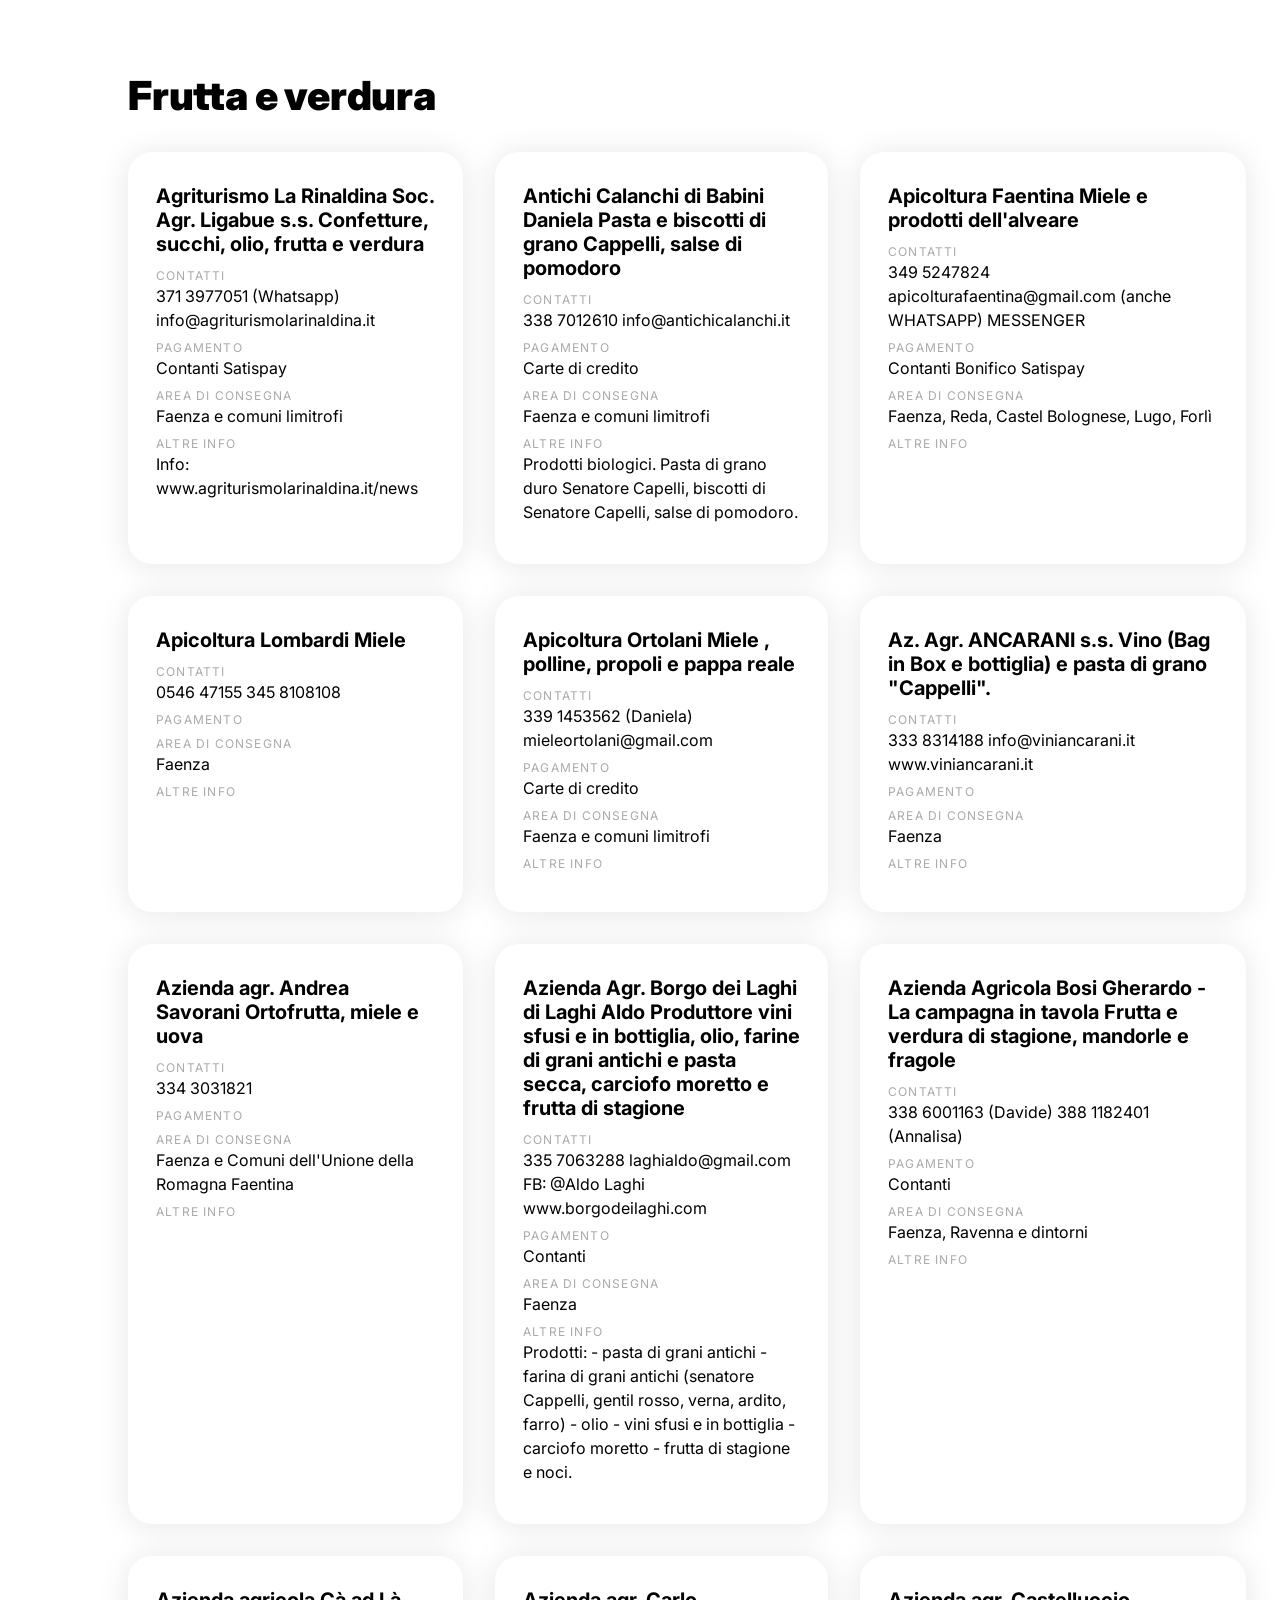
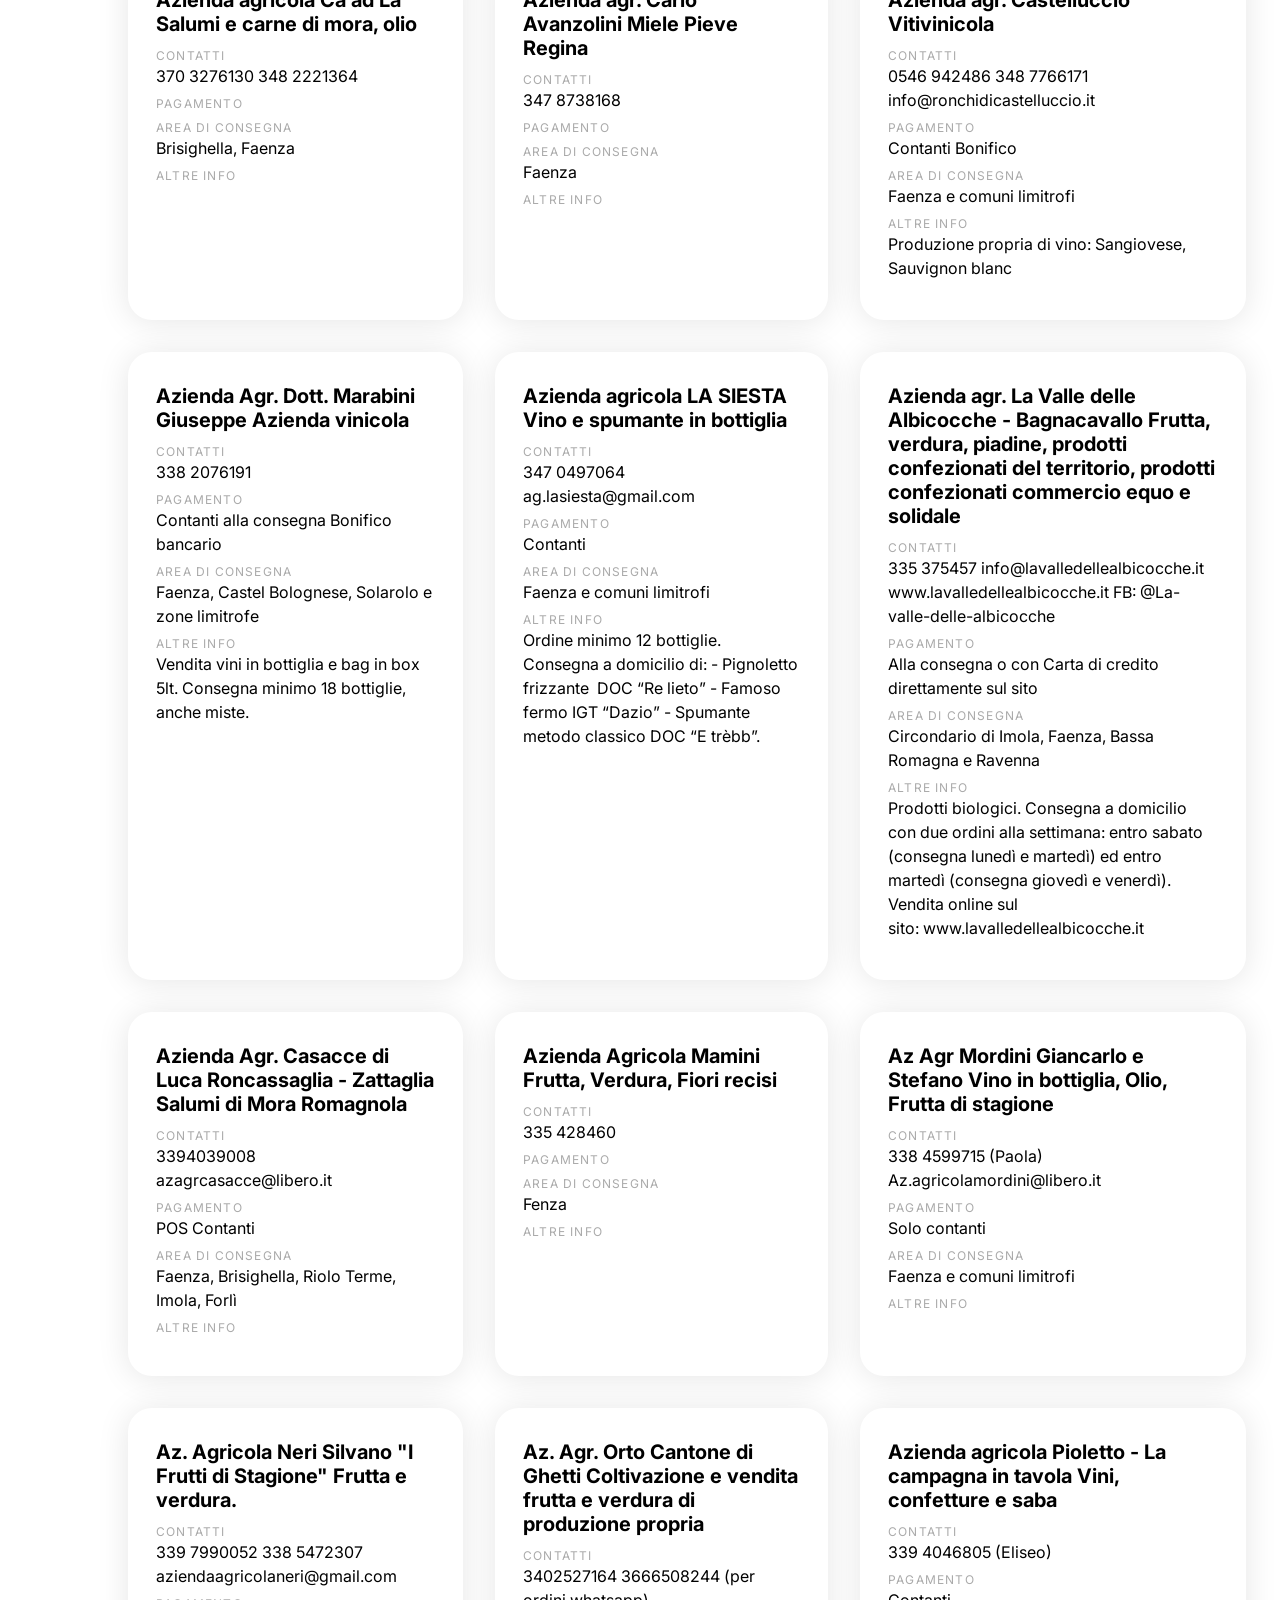
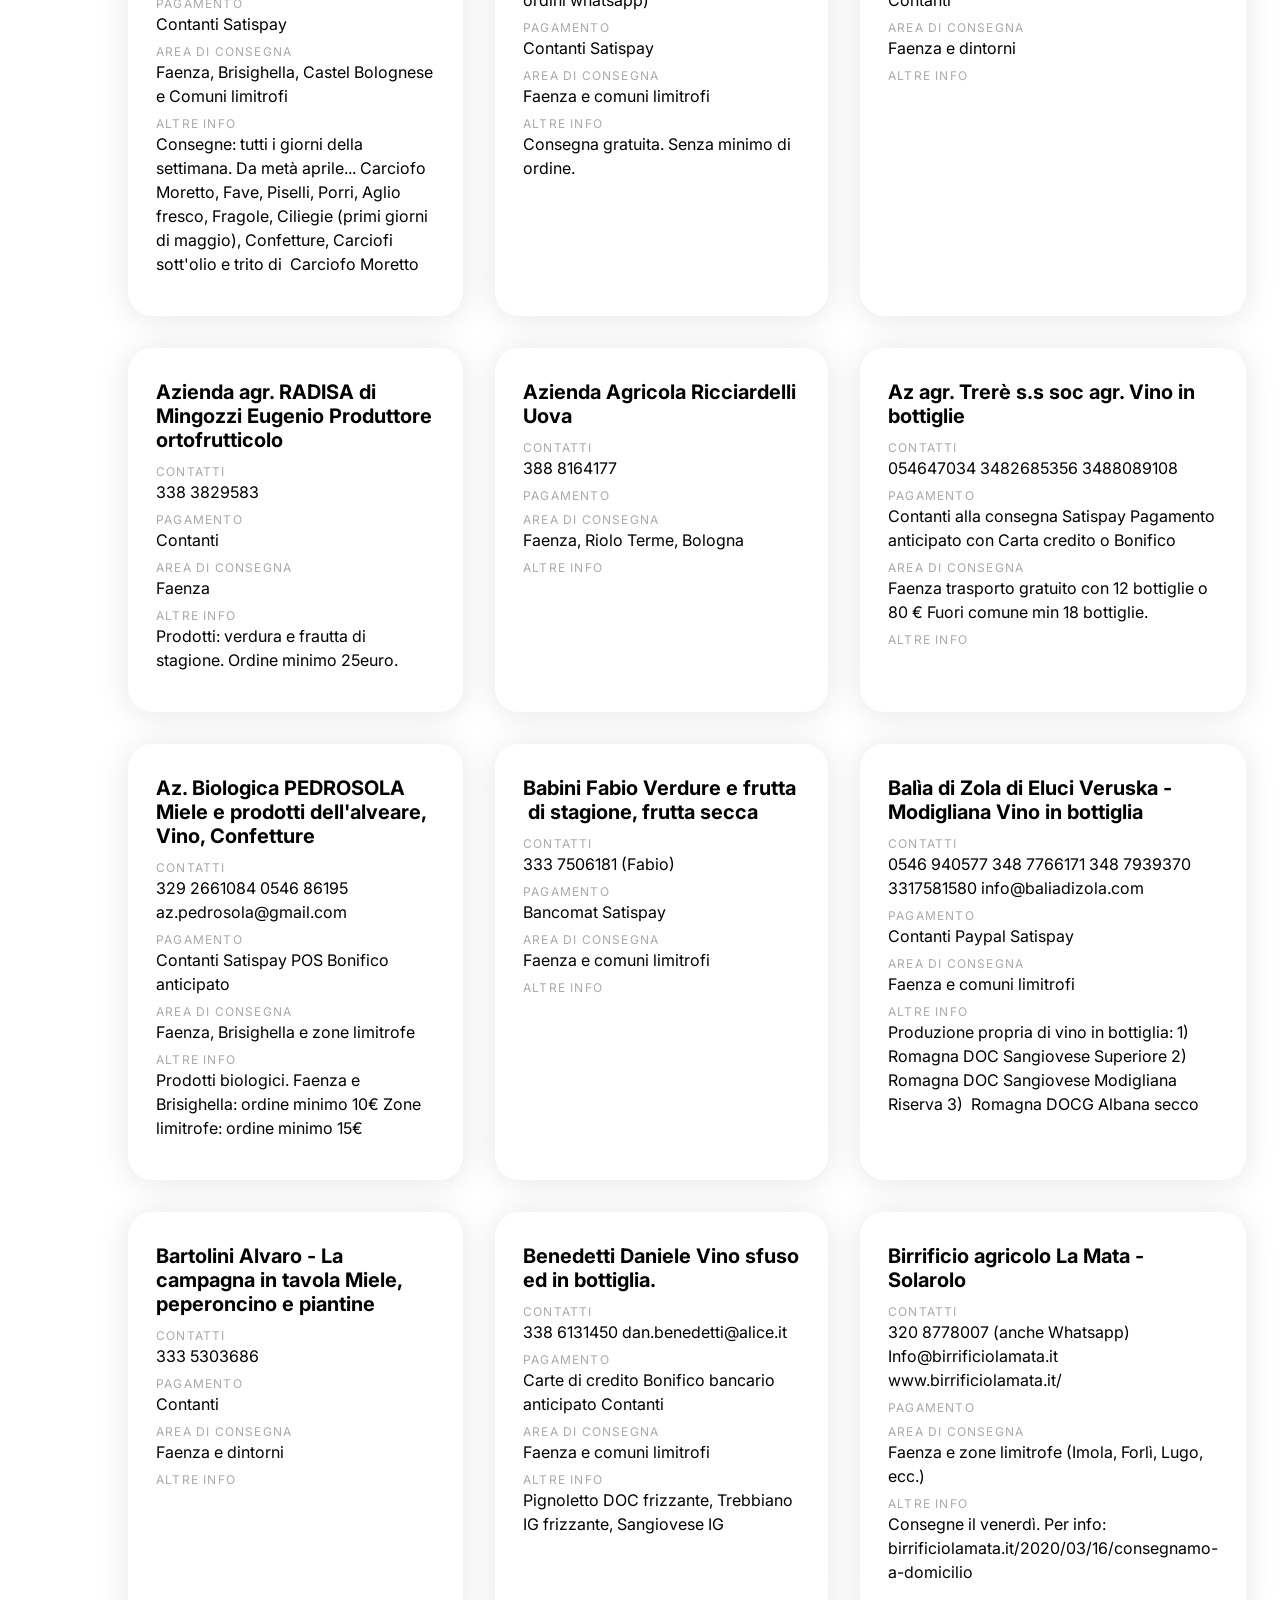
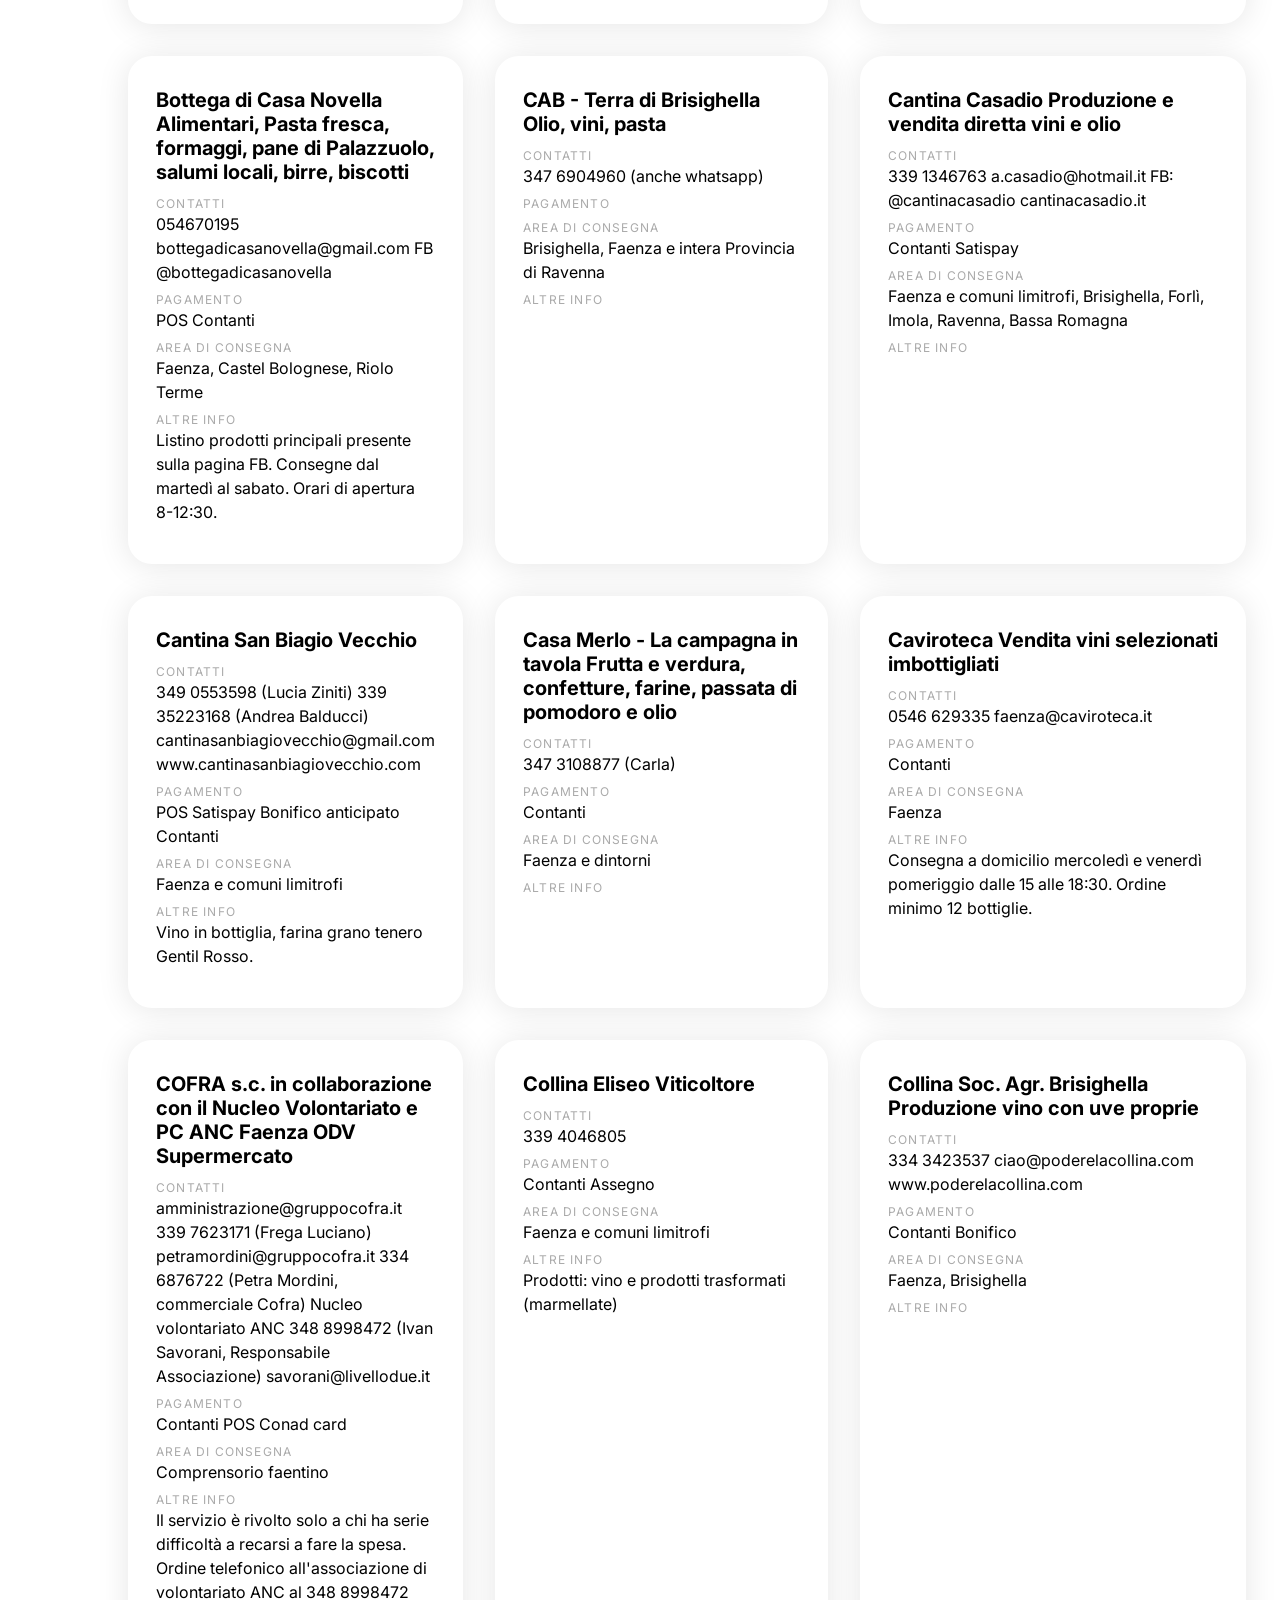
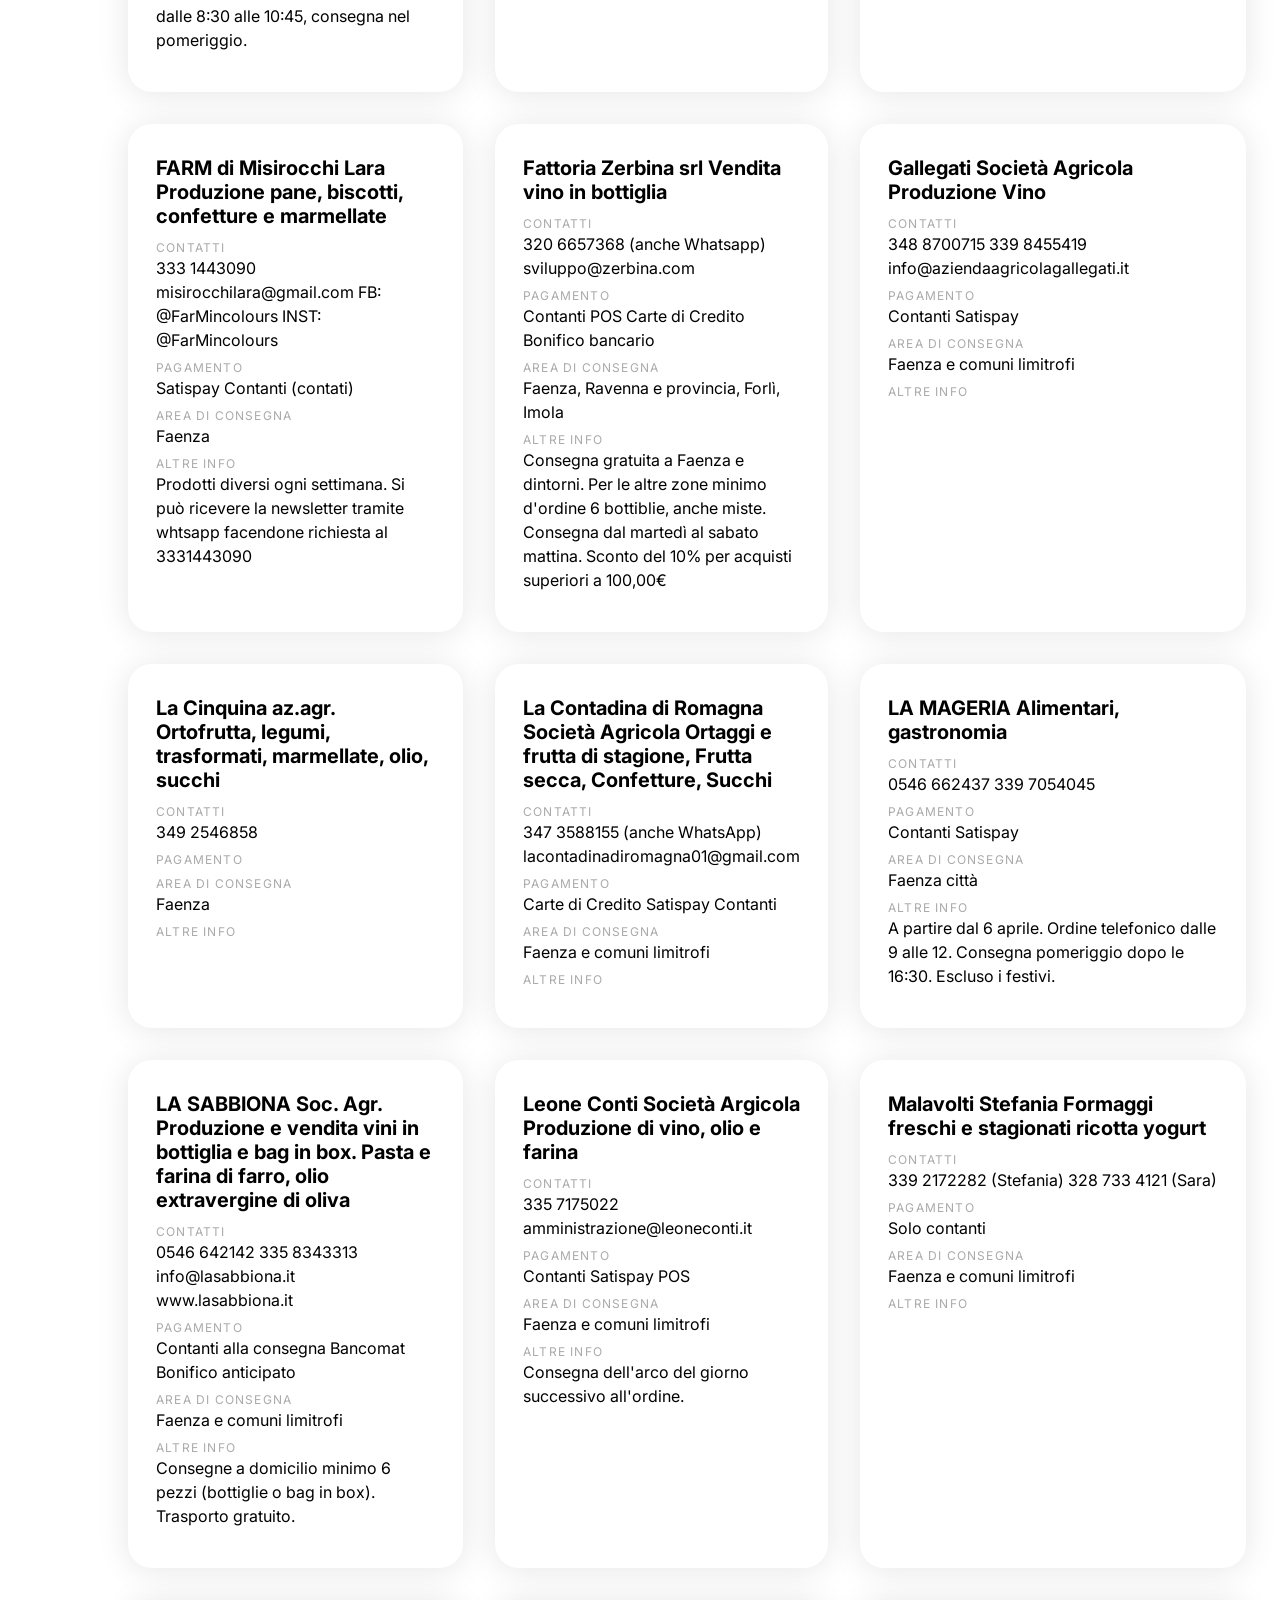
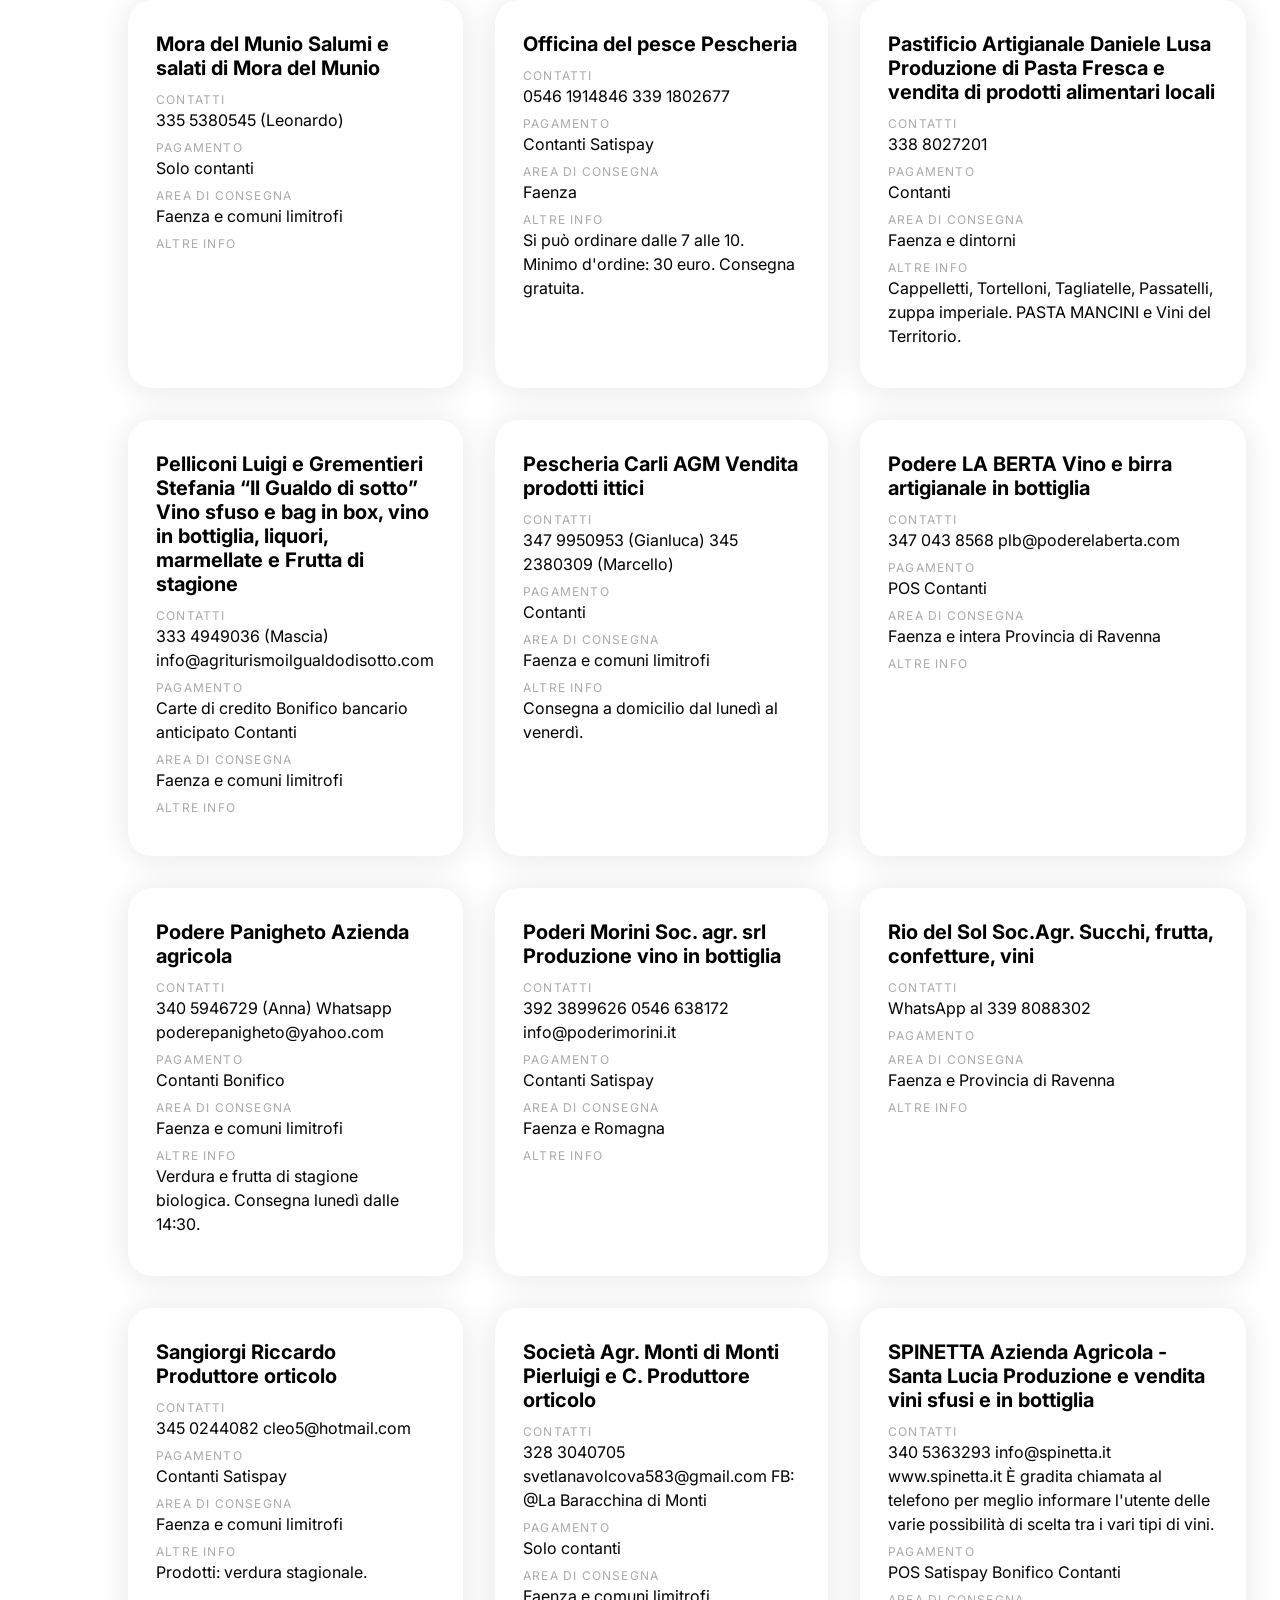
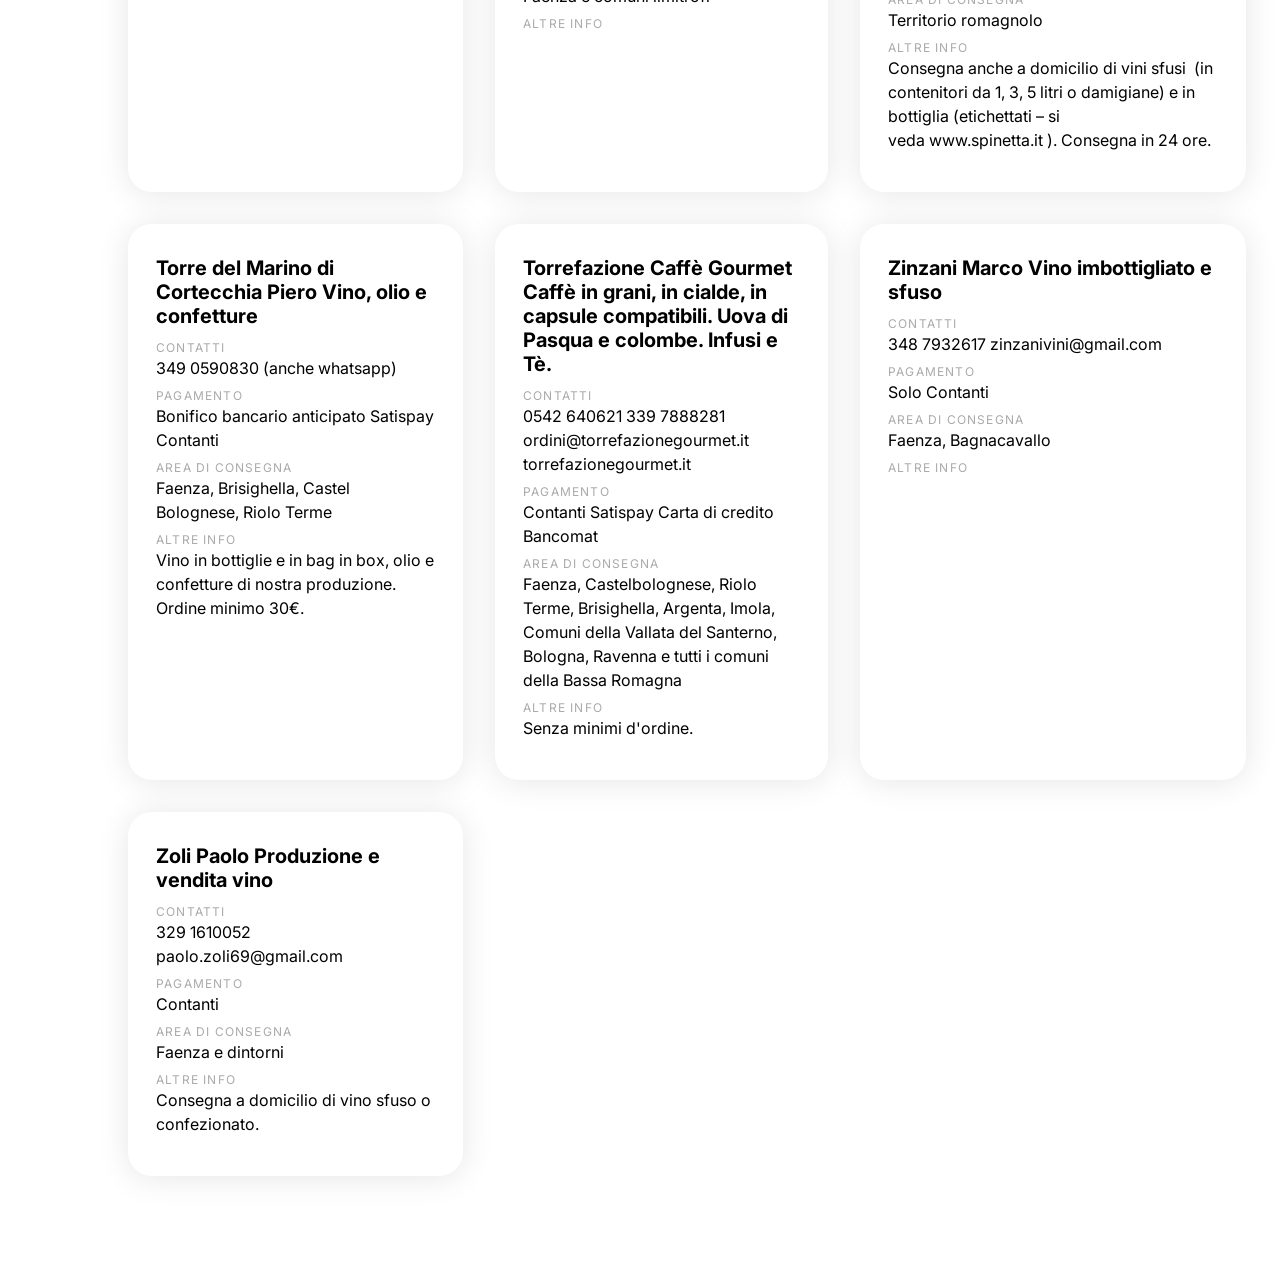
==== frutta-verdura.html @ b4d9ed3b "upload frutta e verdura" ====
<!DOCTYPE html>
<html lang="it" dir="ltr">
  <head>
    <meta charset="utf-8">
    <title>Frutta e verdura</title>
    <script type="text/javascript" src="frutta-verdura.json"></script>
    <link rel="stylesheet" href="style.css">
    <link href="https://fonts.googleapis.com/css2?family=Inter:wght@400;700;900&display=swap" rel="stylesheet">
  </head>
  <body>

    <section class="section--frutta-verdura">
      <h1>Frutta e verdura</h1>
      <div id="list" class="cards"></div>
    </section>


  </body>

  <script>







    function CreateTableFromJSON() {

        // EXTRACT VALUE FOR HTML HEADER.
        // ('Book ID', 'Book Name', 'Category' and 'Price')
        var col = [];
        for (var i = 0; i < data.length; i++) {
            for (var key in data[i]) {
                if (col.indexOf(key) === -1) {
                    col.push(key);
                }
            }
        }

        // CREATE DYNAMIC TABLE.
        var table = document.createElement("table");

        // CREATE HTML TABLE HEADER ROW USING THE EXTRACTED HEADERS ABOVE.

        var tr = table.insertRow(-1);                   // TABLE ROW.

        for (var i = 0; i < col.length; i++) {
            var th = document.createElement("th");      // TABLE HEADER.
            th.innerHTML = col[i];
            tr.appendChild(th);
        }

        // ADD JSON DATA TO THE TABLE AS ROWS.
        for (var i = 0; i < data.length; i++) {

            tr = table.insertRow(-1);

            for (var j = 0; j < col.length; j++) {
                var tabCell = tr.insertCell(-1);
                tabCell.innerHTML = data[i][col[j]];
            }
        }

        // FINALLY ADD THE NEWLY CREATED TABLE WITH JSON DATA TO A CONTAINER.
        var divContainer = document.getElementById("showData");
        divContainer.innerHTML = "";
        divContainer.appendChild(table);
     }



     document.addEventListener("DOMContentLoaded", function(event) {

     var count = 0;

     var printList = document.getElementById('list');

     var htmlContent = '';

     console.log(Object.keys(data).length);
     console.log(data.lenght);

     // for (count = 0 ;count < data.length; count++){
     //
     //     htmlContent += '<div class="card">' +
     //                      '<div class="label">NOME</div>' +
     //                      '<div class="paragraph">'+ data[count].Name +'</div>' +
     //                    '</div>';
     //
     //       console.log(count);
     //       console.log(data[count].Name);
     //
     // }

    data.forEach(function(value){
      htmlContent += '<div class="card">' +
                       '<div class="card__title">'+ value.name +'</div>' +
                       '<div class="label">CONTATTI</div>' +
                       '<div class="card__item">'+ value.contacts +'</div>' +
                       '<div class="label">PAGAMENTO</div>' +
                       '<div class="card__item">'+ value.payment +'</div>' +
                       '<div class="label">AREA DI CONSEGNA</div>' +
                       '<div class="card__item">'+ value.area +'</div>' +
                       '<div class="label">ALTRE INFO</div>' +
                       '<div class="card__item">'+ value.otherInfo +'</div>' +
                     '</div>';
    });


     printList.innerHTML = htmlContent;

     });

     console.log(data);

     console.log(window);
</script>
</html>
---- style.css ----
h1 {
  font-size: 40px;
  margin-bottom: 32px;
  line-height: 48px;
  font-family: 'Inter', sans-serif;
  font-weight: 900;
  letter-spacing: -0.2px;
}
.card {
  padding: 32px 28px;
  box-shadow: 0px 2px 32px rgba(0, 0, 0, 0.1);
  border-radius: 24px;

}
.card__title {
  font-size: 20px;
  margin-bottom: 12px;
  line-height: 24px;
  font-family: 'Inter', sans-serif;
  font-weight: 700;
}
.card__item {
  margin-bottom: 8px;
  font-family: 'Inter', sans-serif;
  font-weight: 400;
  font-size: 16px;
  line-height: 24px;
}
.cards {
  display: grid;
  grid-template-columns: 1fr 1fr 1fr;
  grid-gap: 32px;
}

.label {
  font-size: 12px;
  line-height: 16px;
  text-transform: uppercase;
  letter-spacing: 1.2px;
  font-family: 'Inter', sans-serif;
  font-weight: 400;
  margin-bottom: 0;
  color: #aaa;
}

.section--frutta-verdura {
  margin: 72px 120px 96px;
}
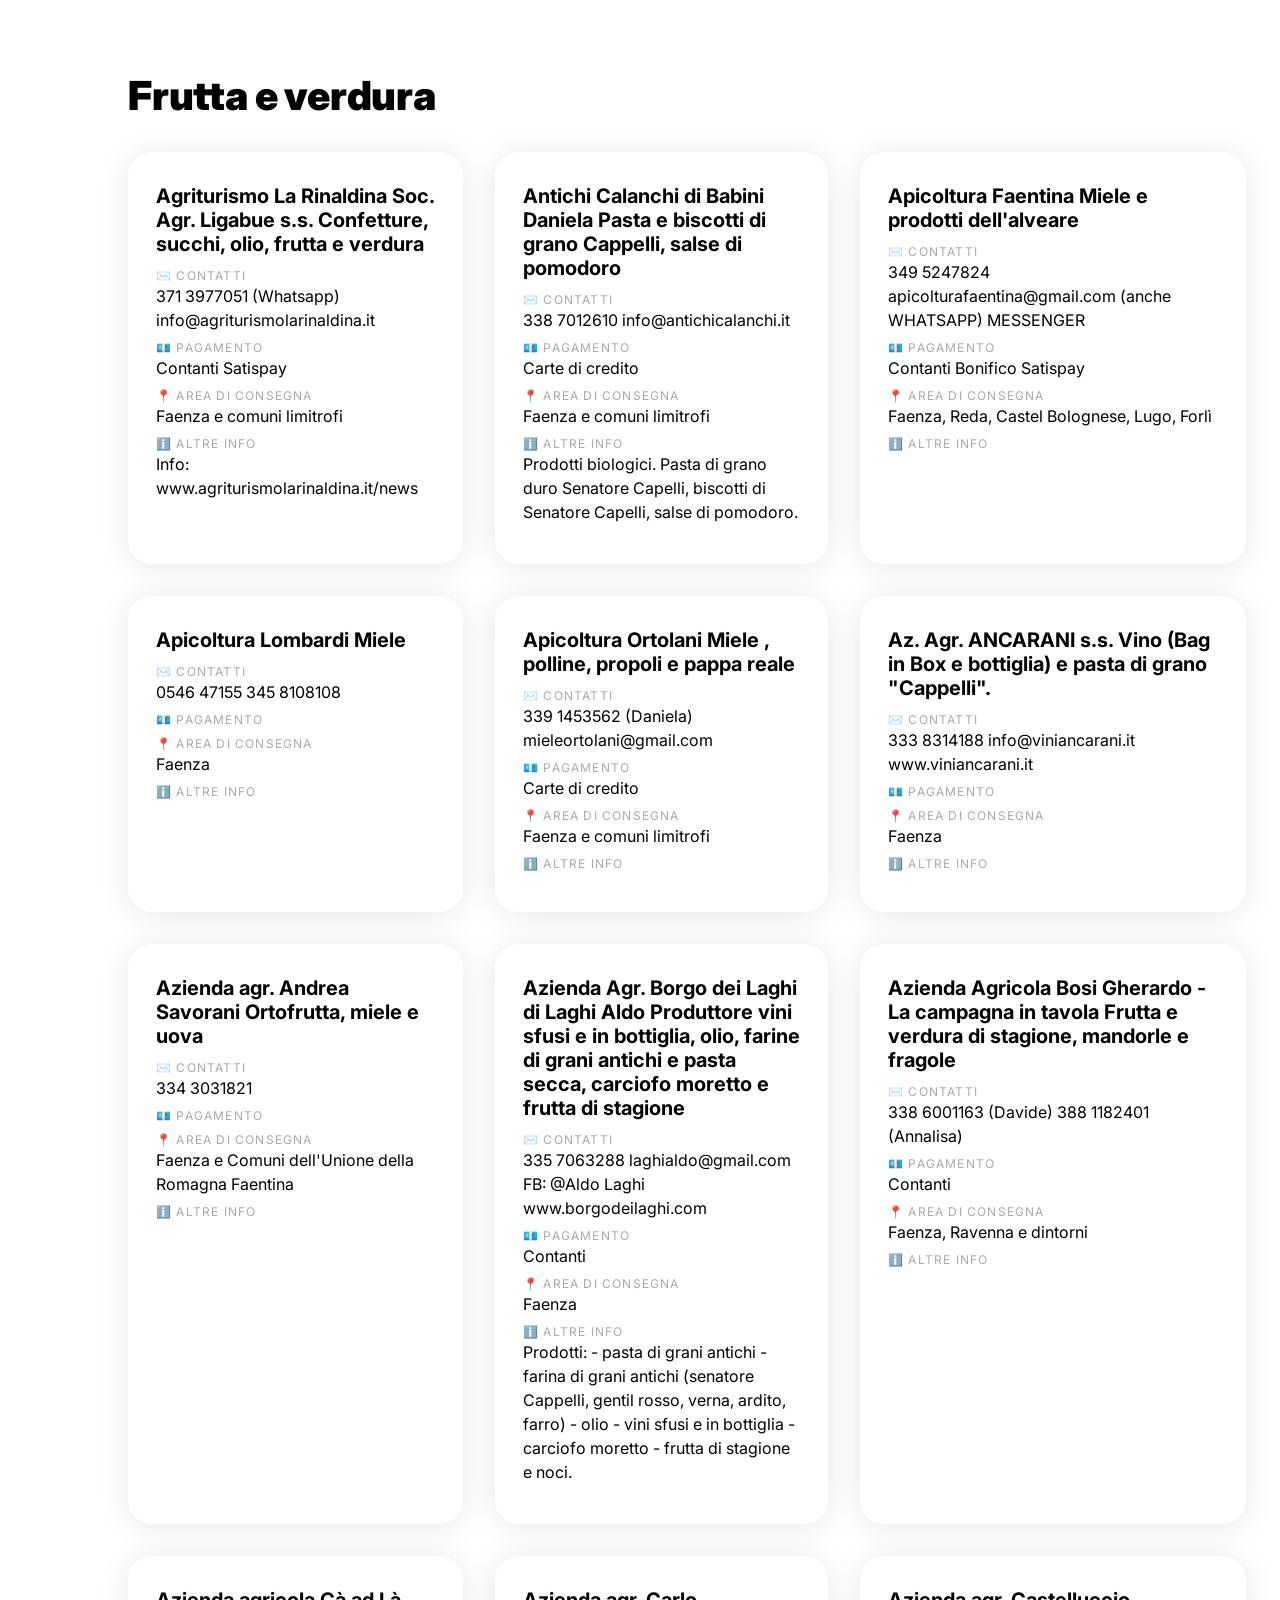
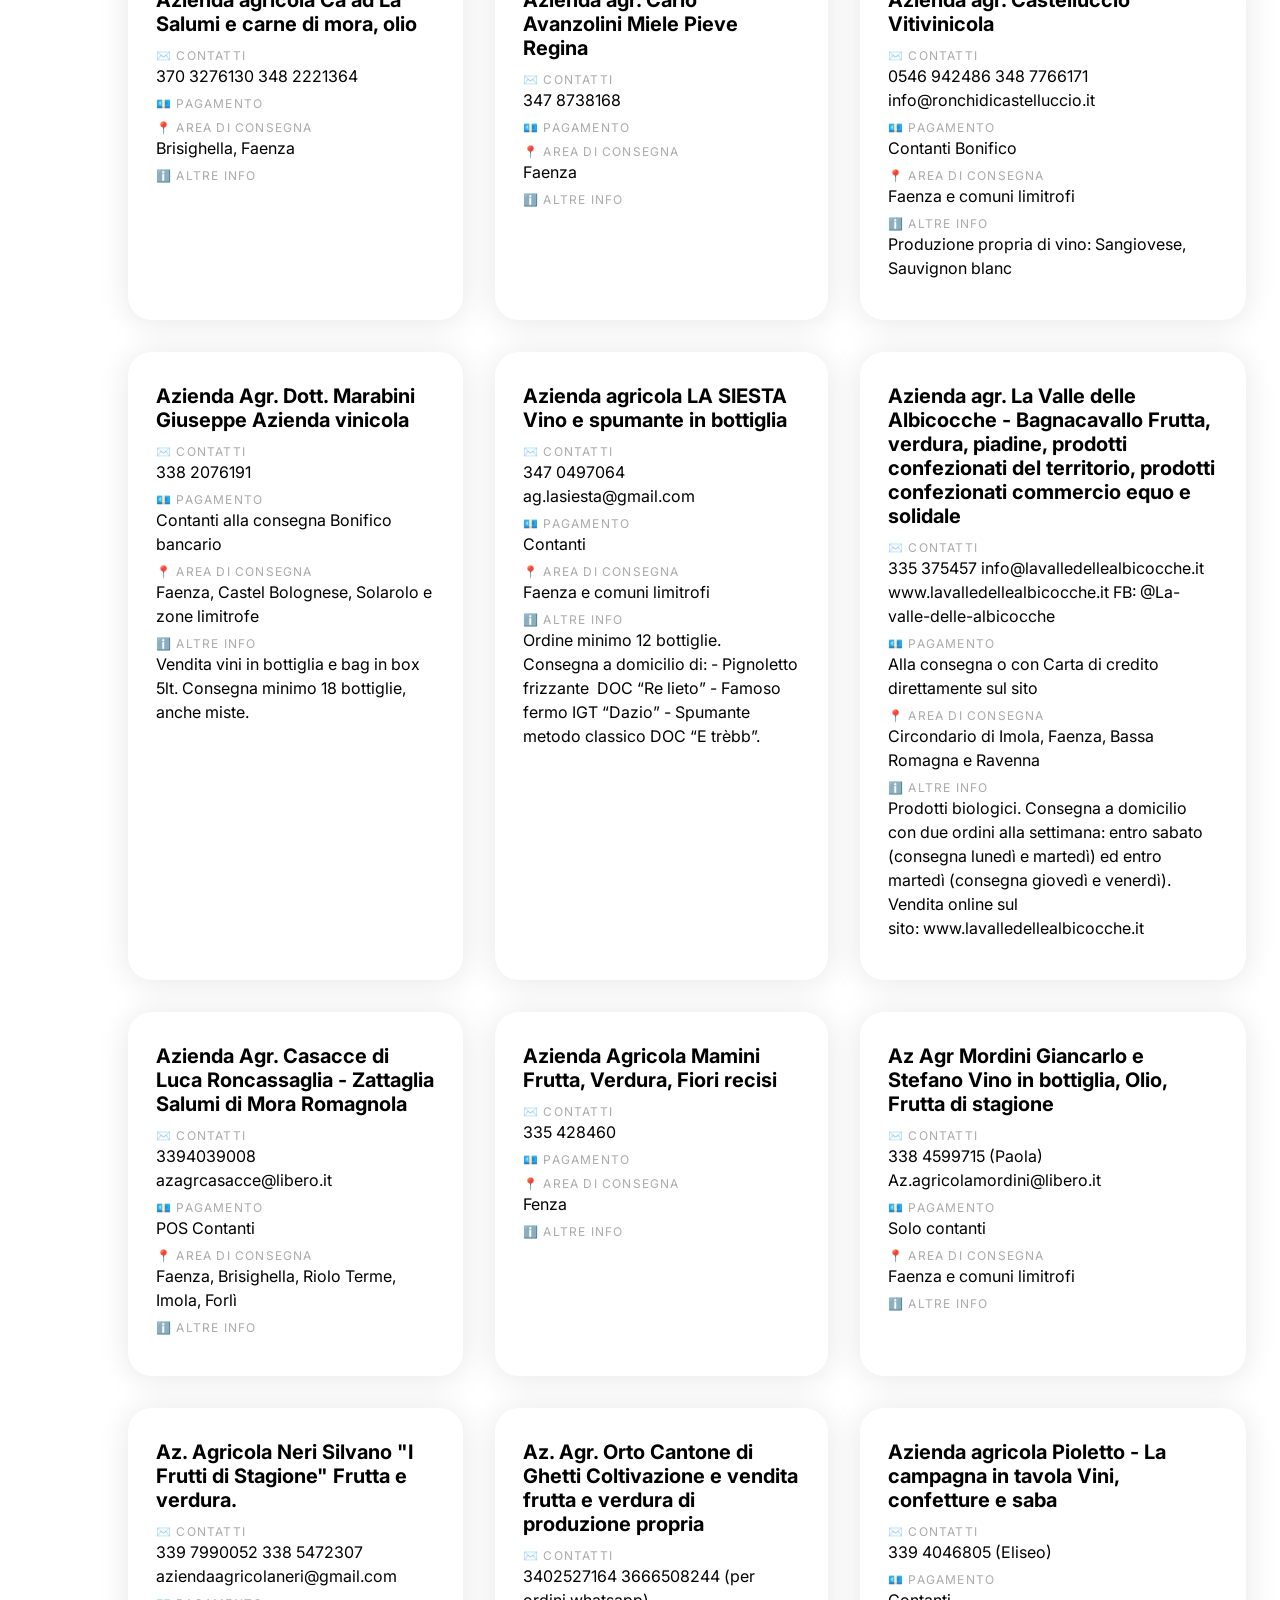
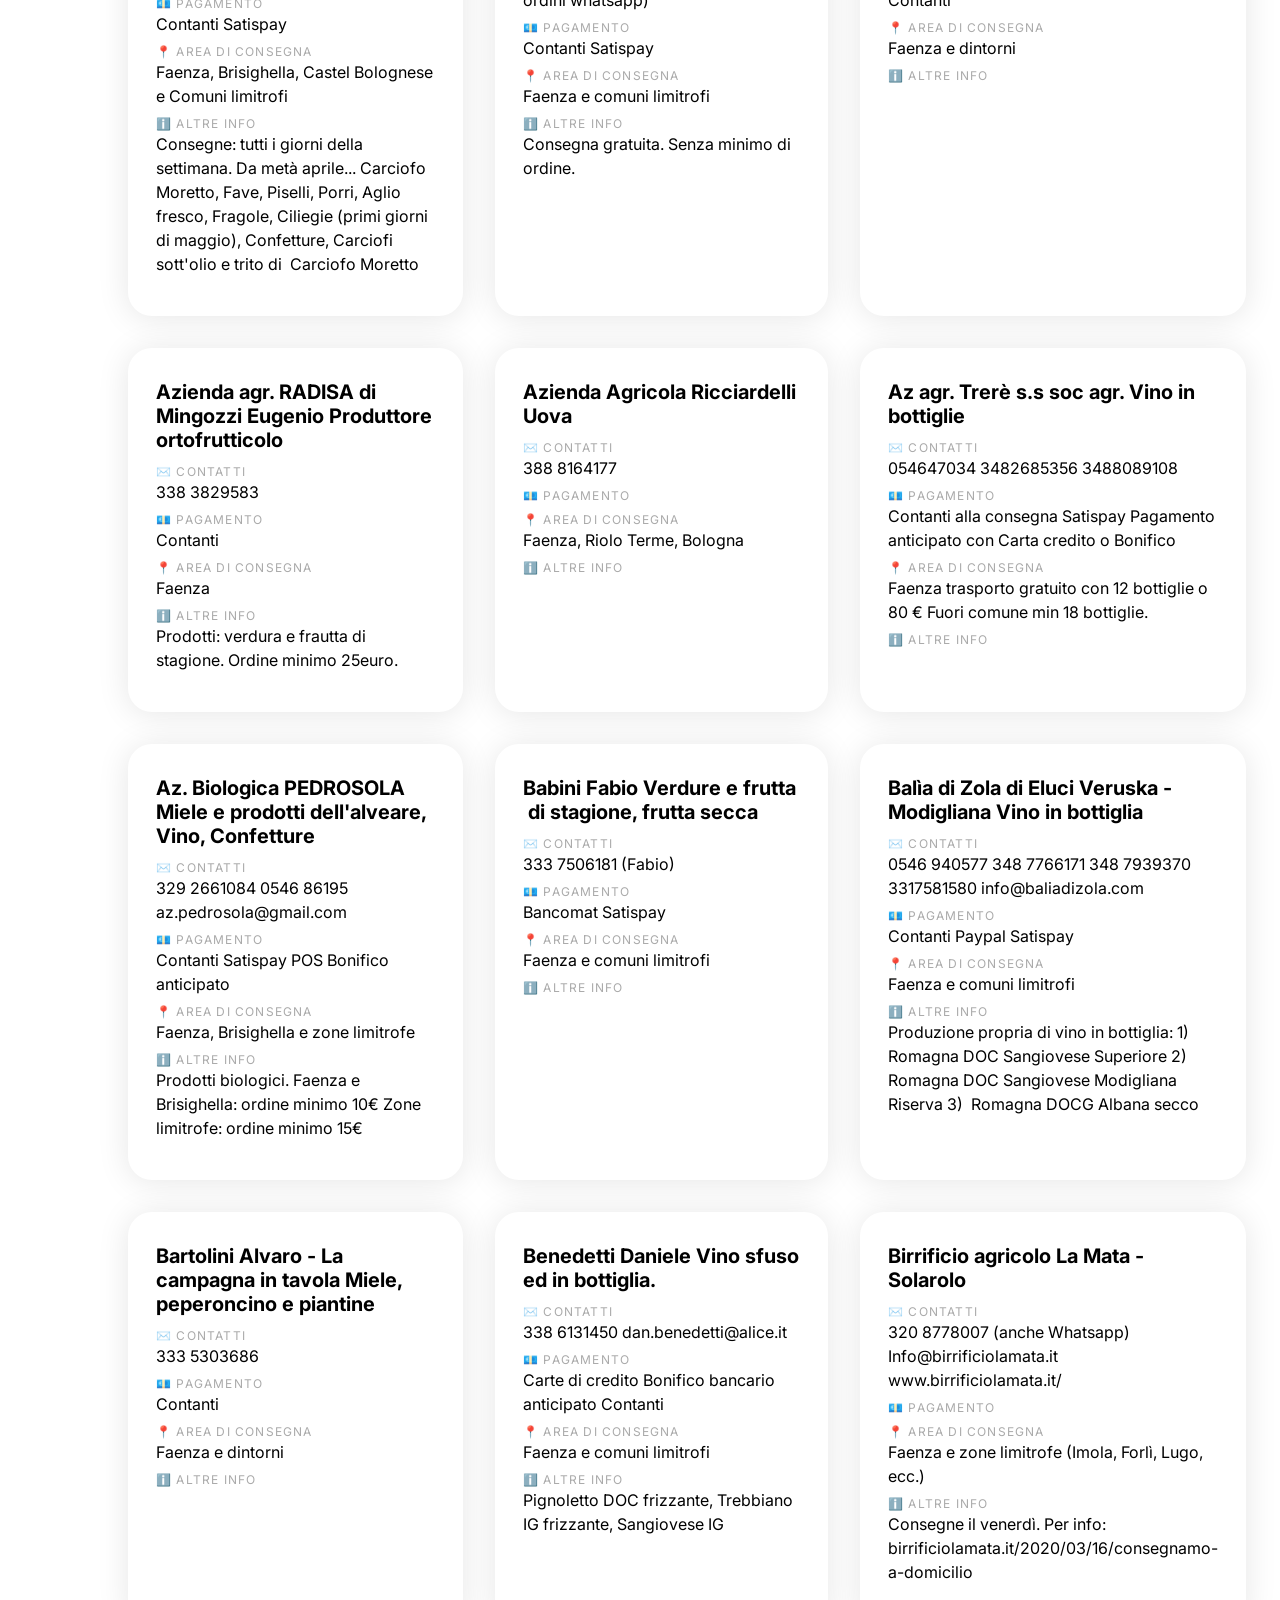
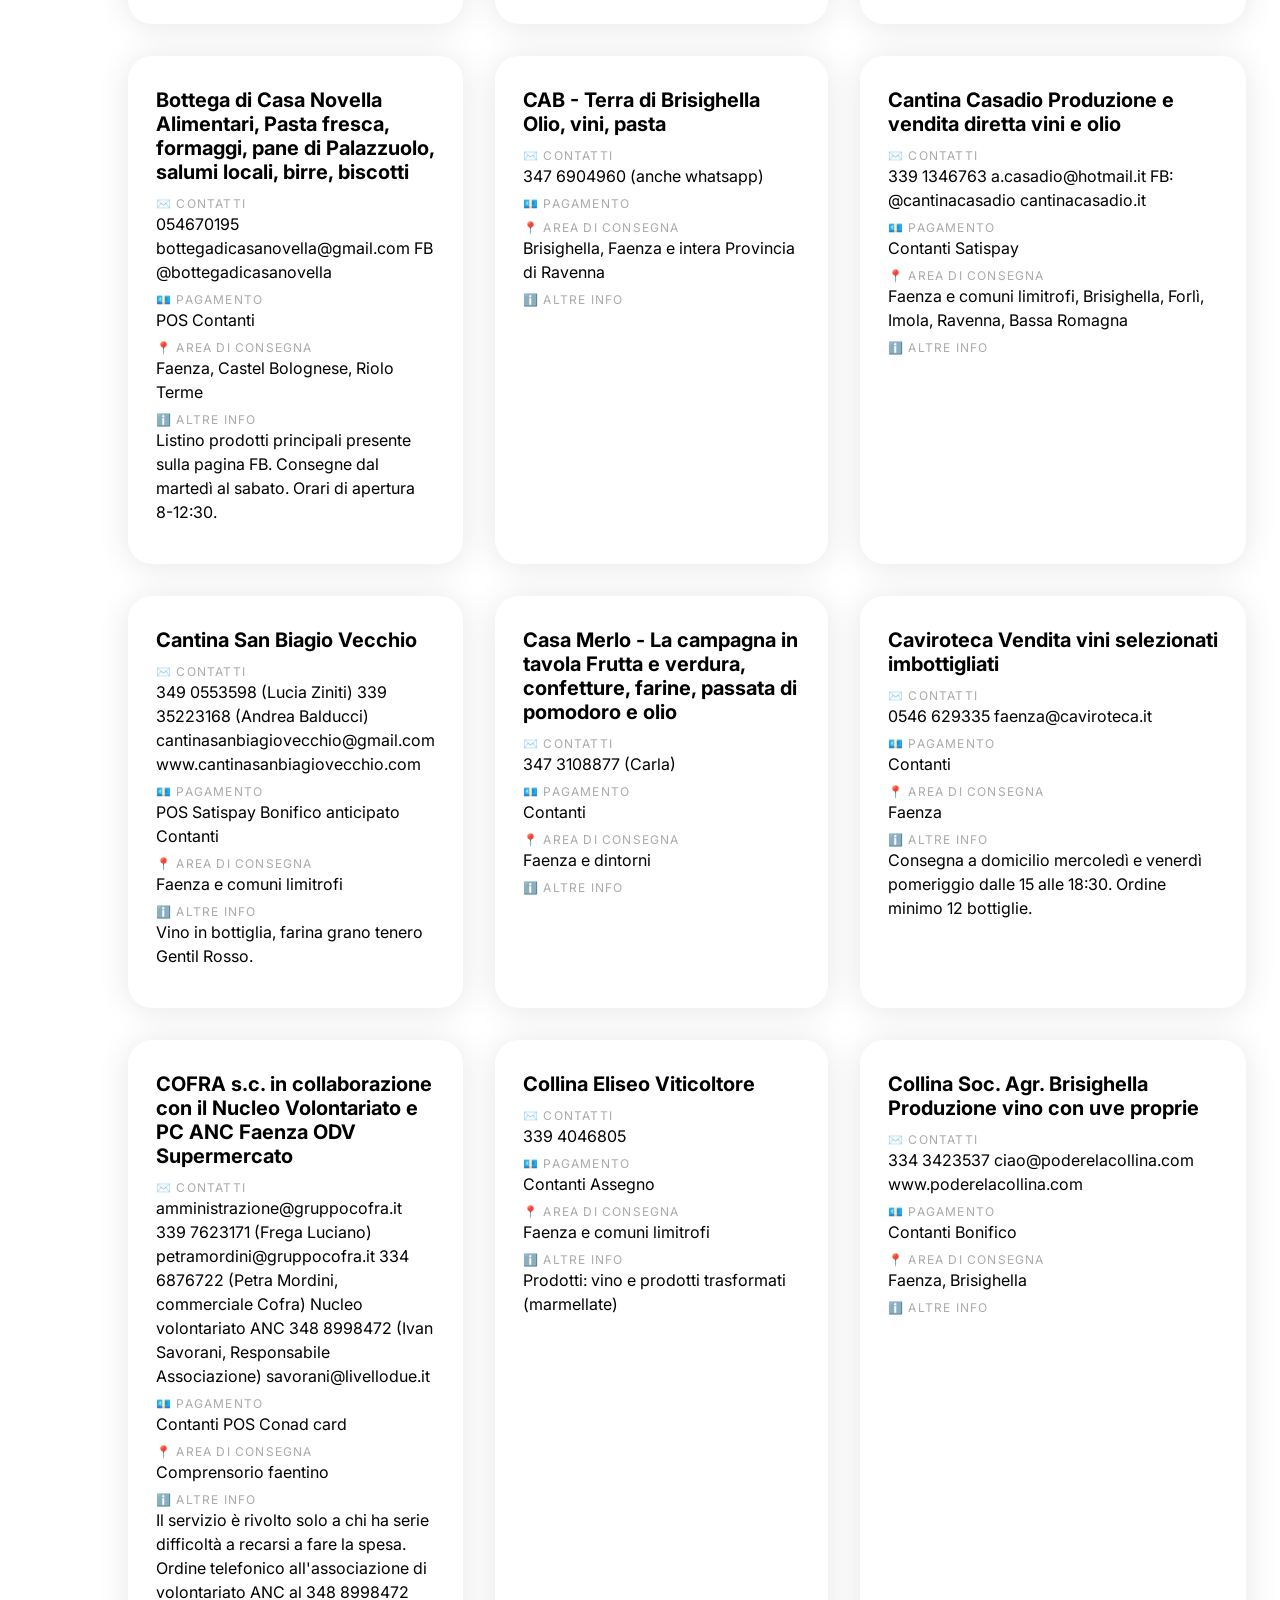
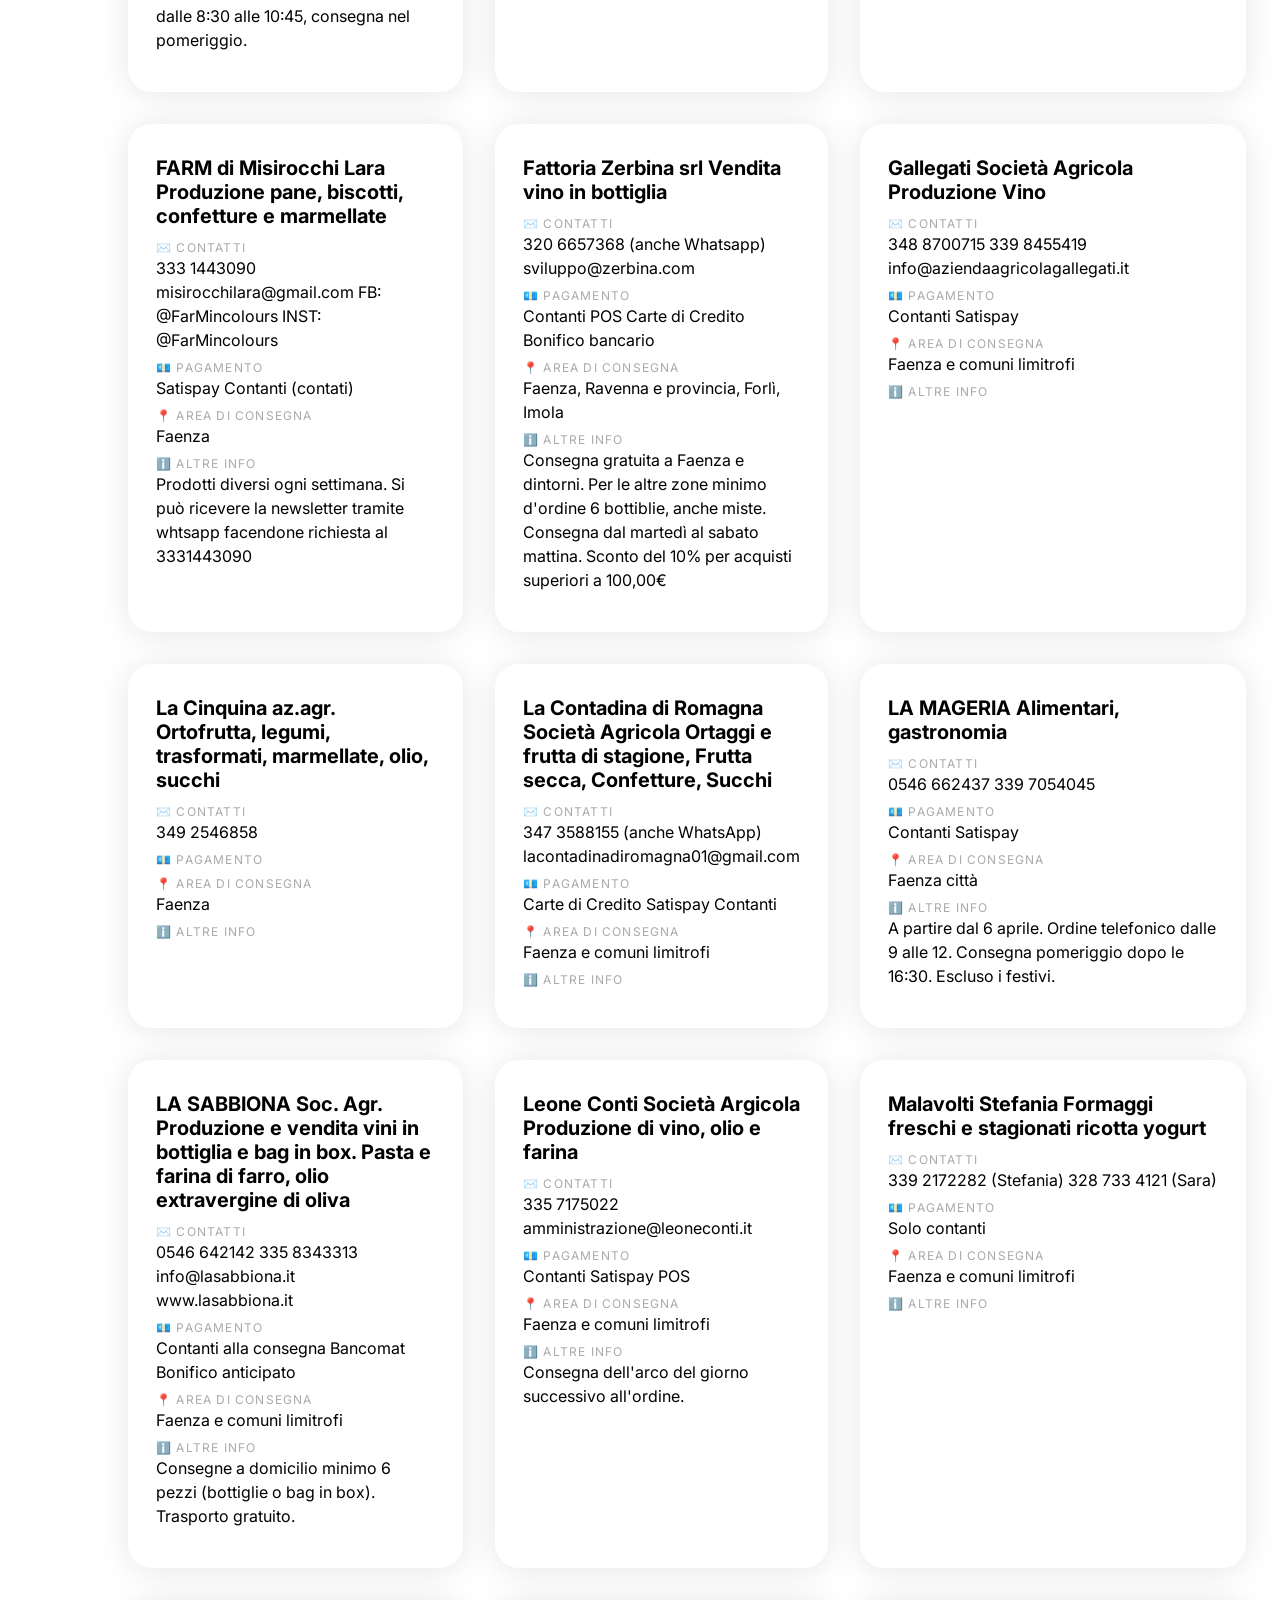
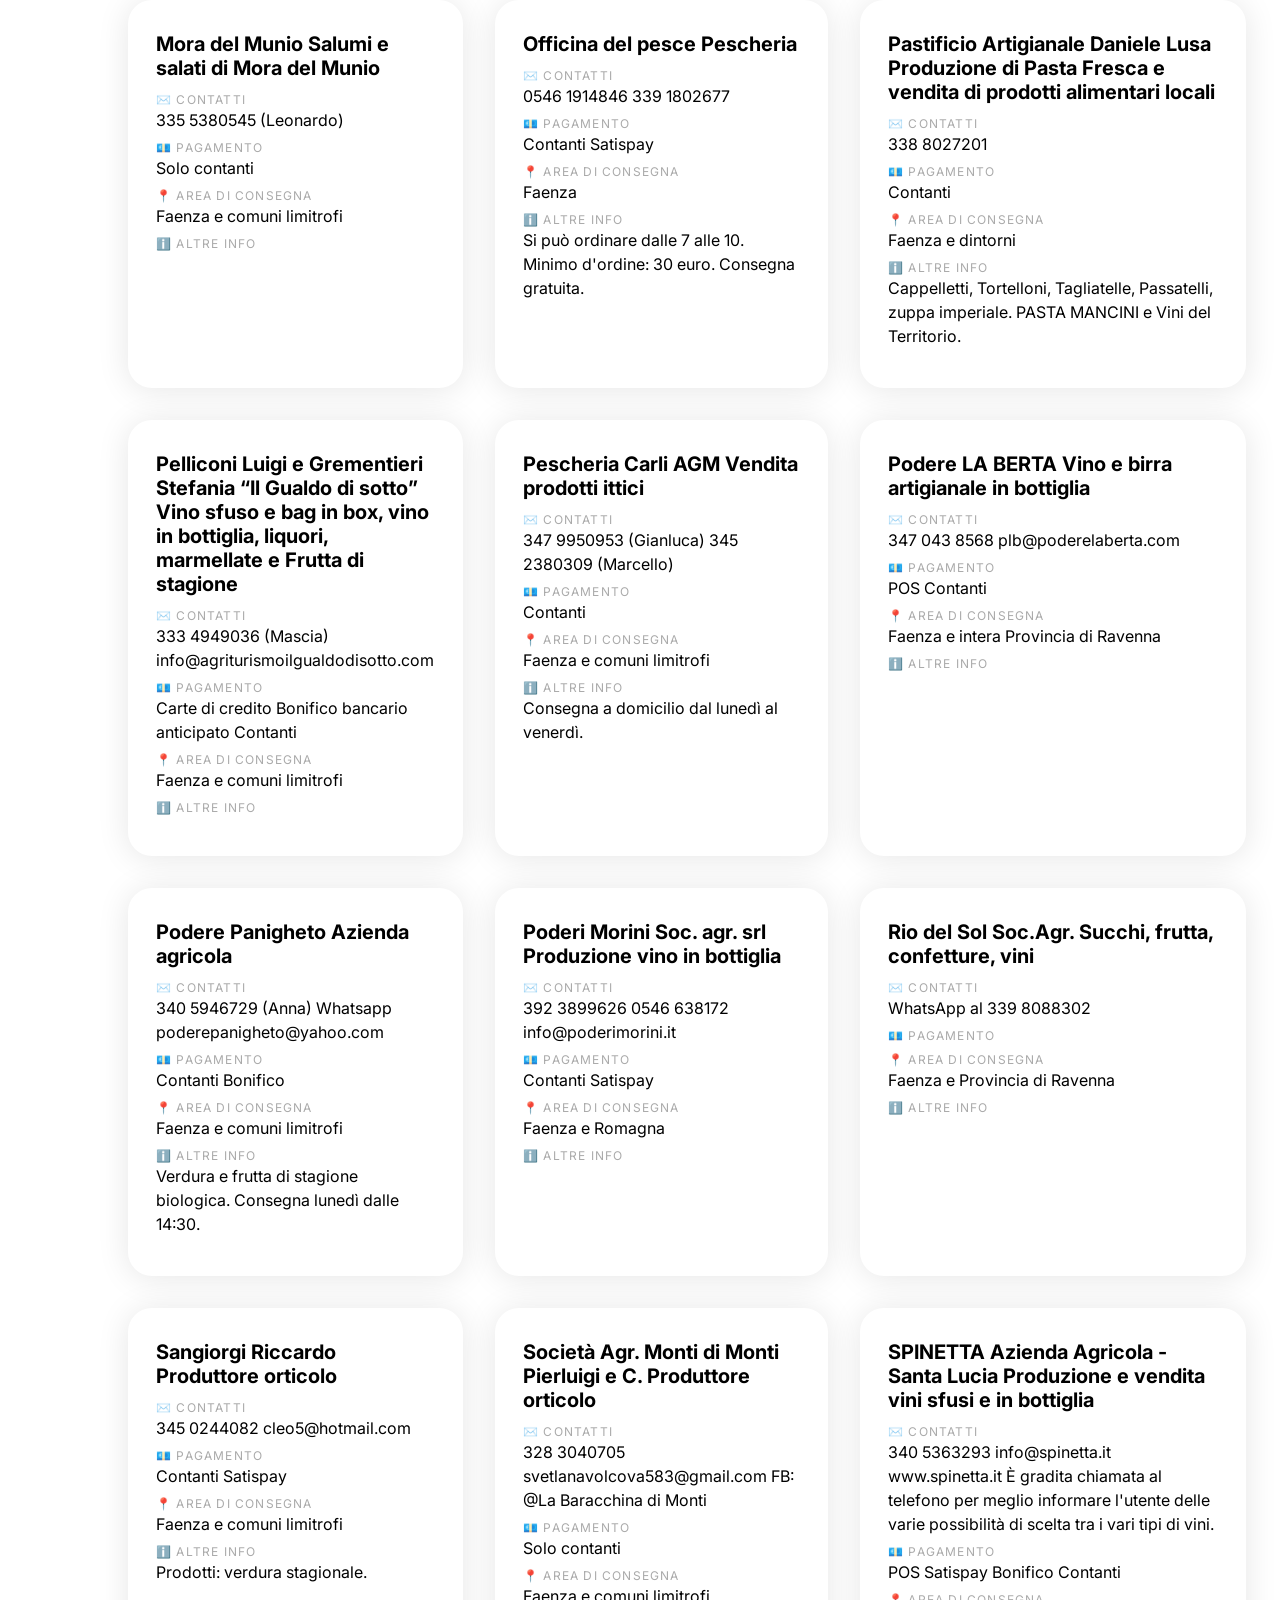
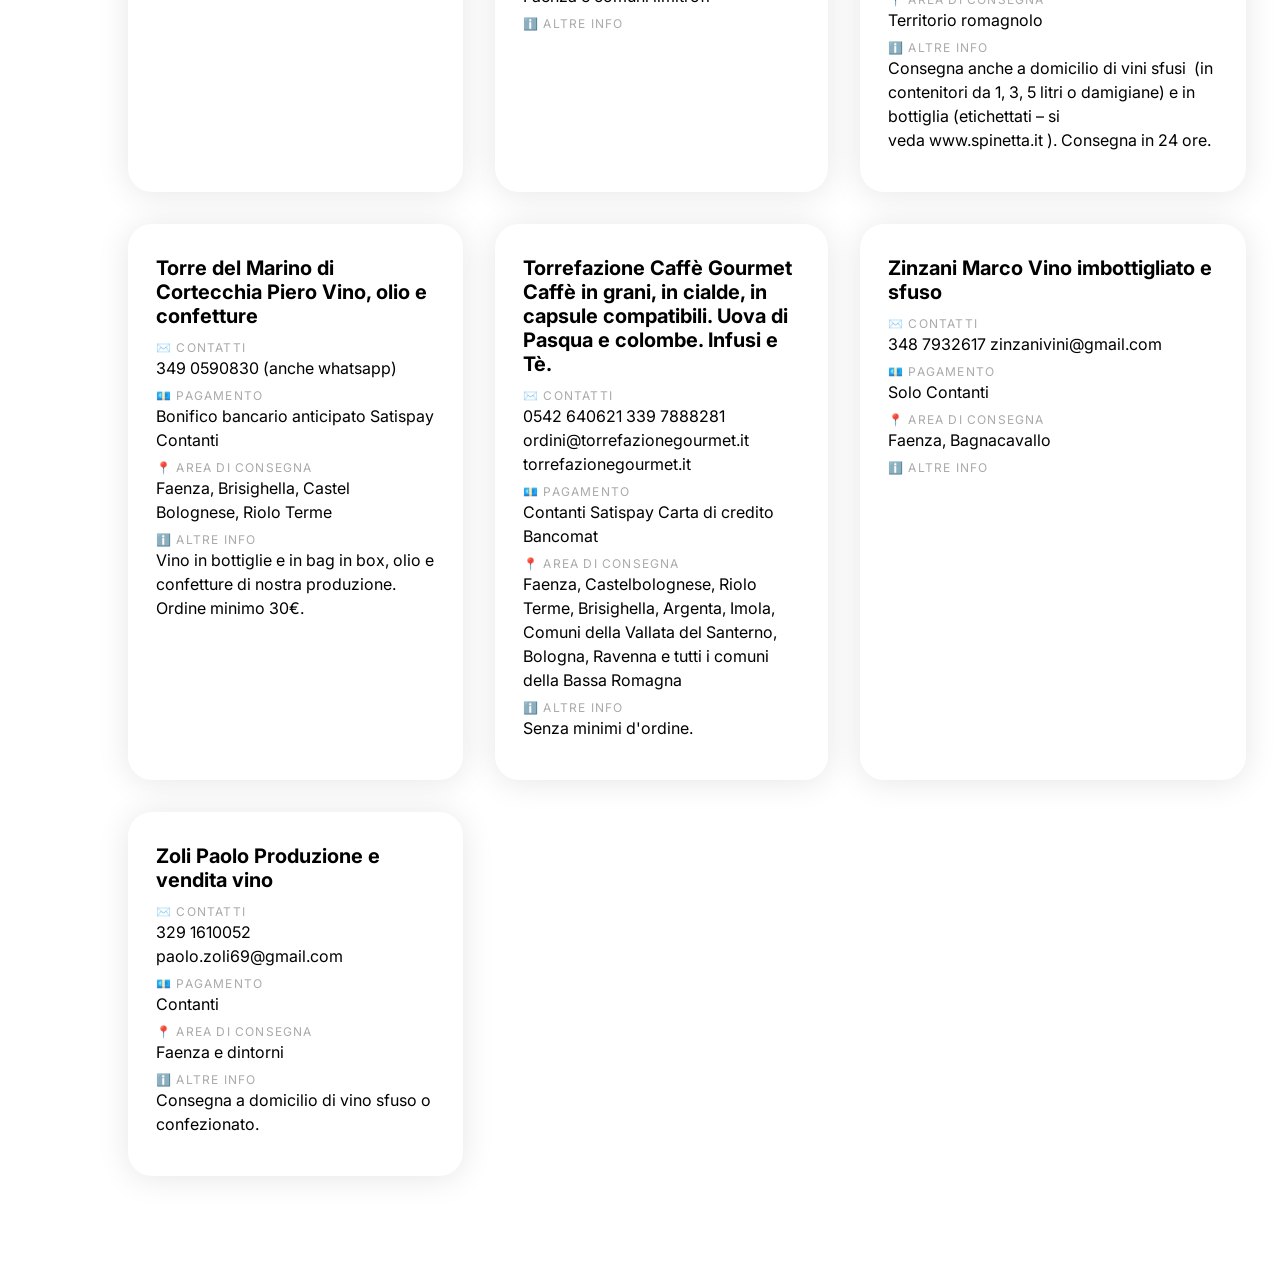
==== commit f33a01a5: "frutta e verdura" ====
--- a/frutta-verdura.html
+++ b/frutta-verdura.html
@@ -96,13 +96,13 @@
     data.forEach(function(value){
       htmlContent += '<div class="card">' +
                        '<div class="card__title">'+ value.name +'</div>' +
-                       '<div class="label">CONTATTI</div>' +
+                       '<div class="label">✉️ CONTATTI</div>' +
                        '<div class="card__item">'+ value.contacts +'</div>' +
-                       '<div class="label">PAGAMENTO</div>' +
+                       '<div class="label">💶 PAGAMENTO</div>' +
                        '<div class="card__item">'+ value.payment +'</div>' +
-                       '<div class="label">AREA DI CONSEGNA</div>' +
+                       '<div class="label">📍 AREA DI CONSEGNA</div>' +
                        '<div class="card__item">'+ value.area +'</div>' +
-                       '<div class="label">ALTRE INFO</div>' +
+                       '<div class="label">ℹ️ ALTRE INFO</div>' +
                        '<div class="card__item">'+ value.otherInfo +'</div>' +
                      '</div>';
     });
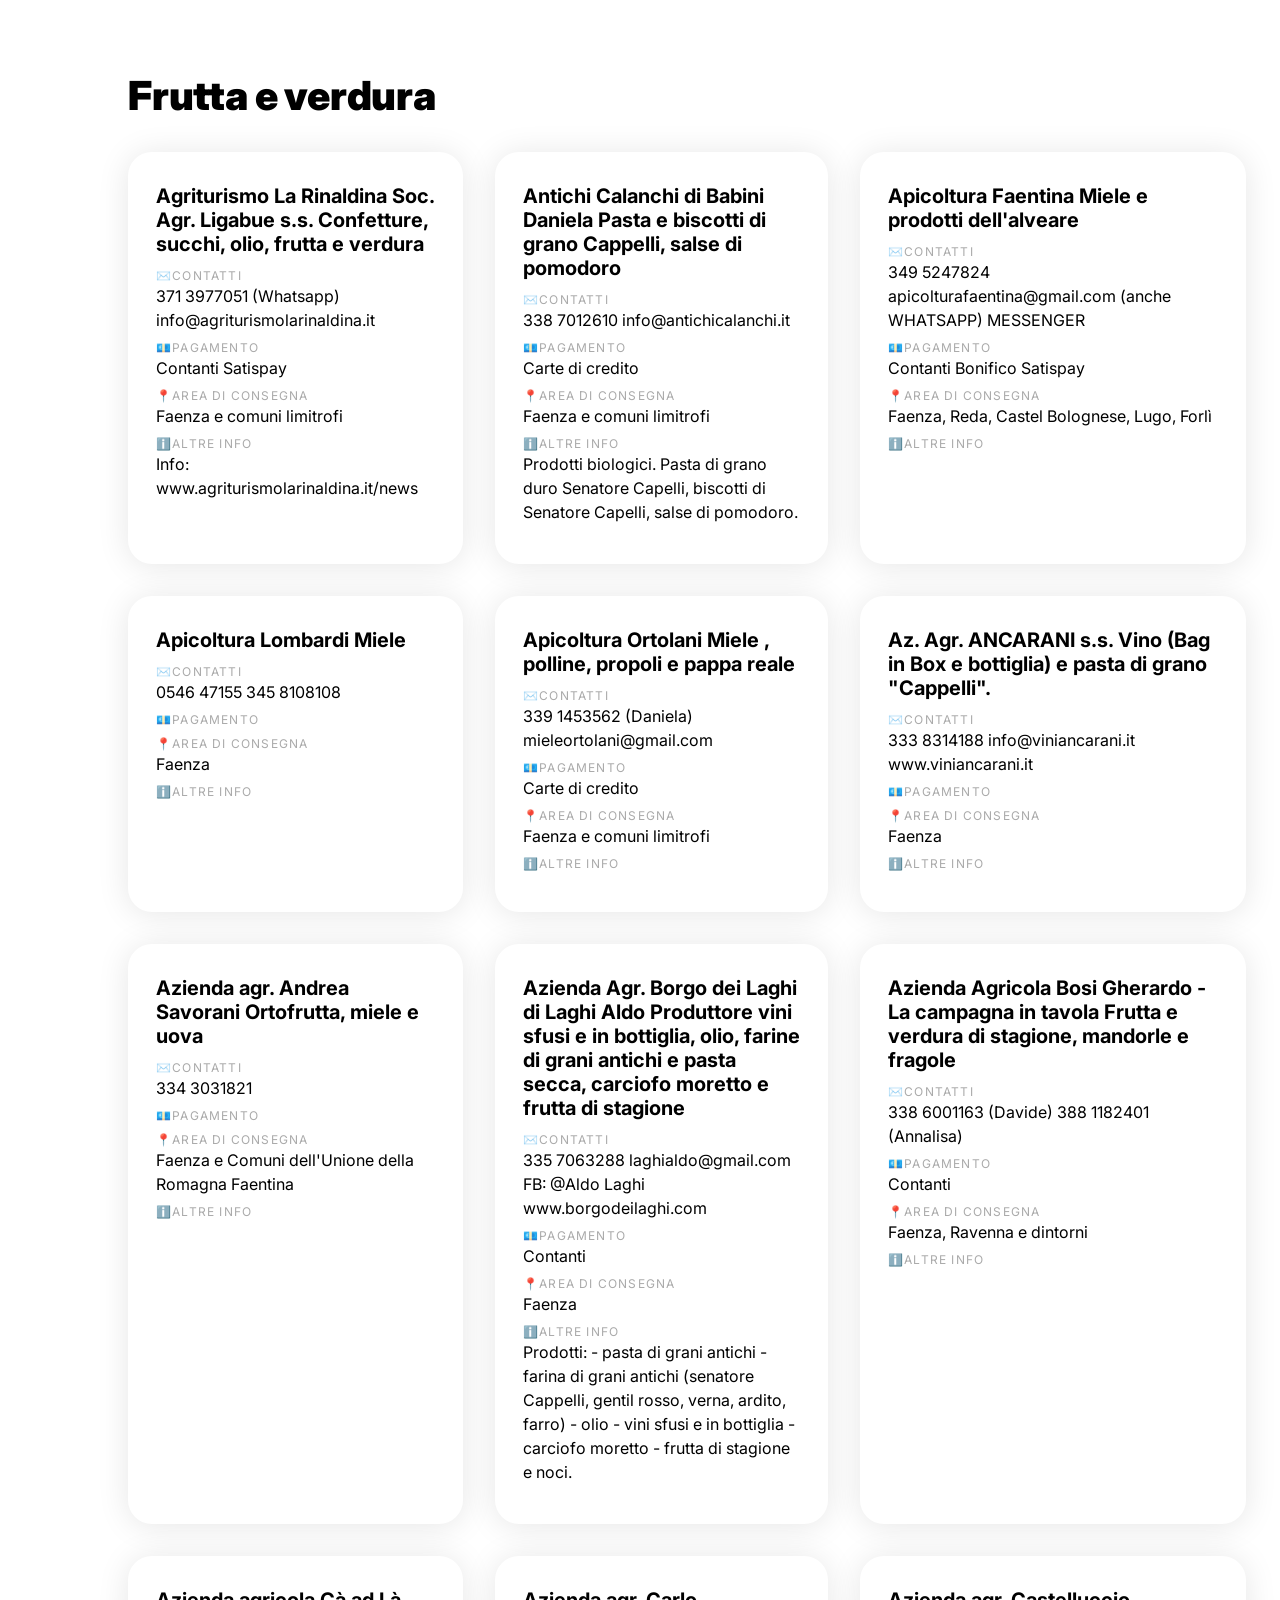
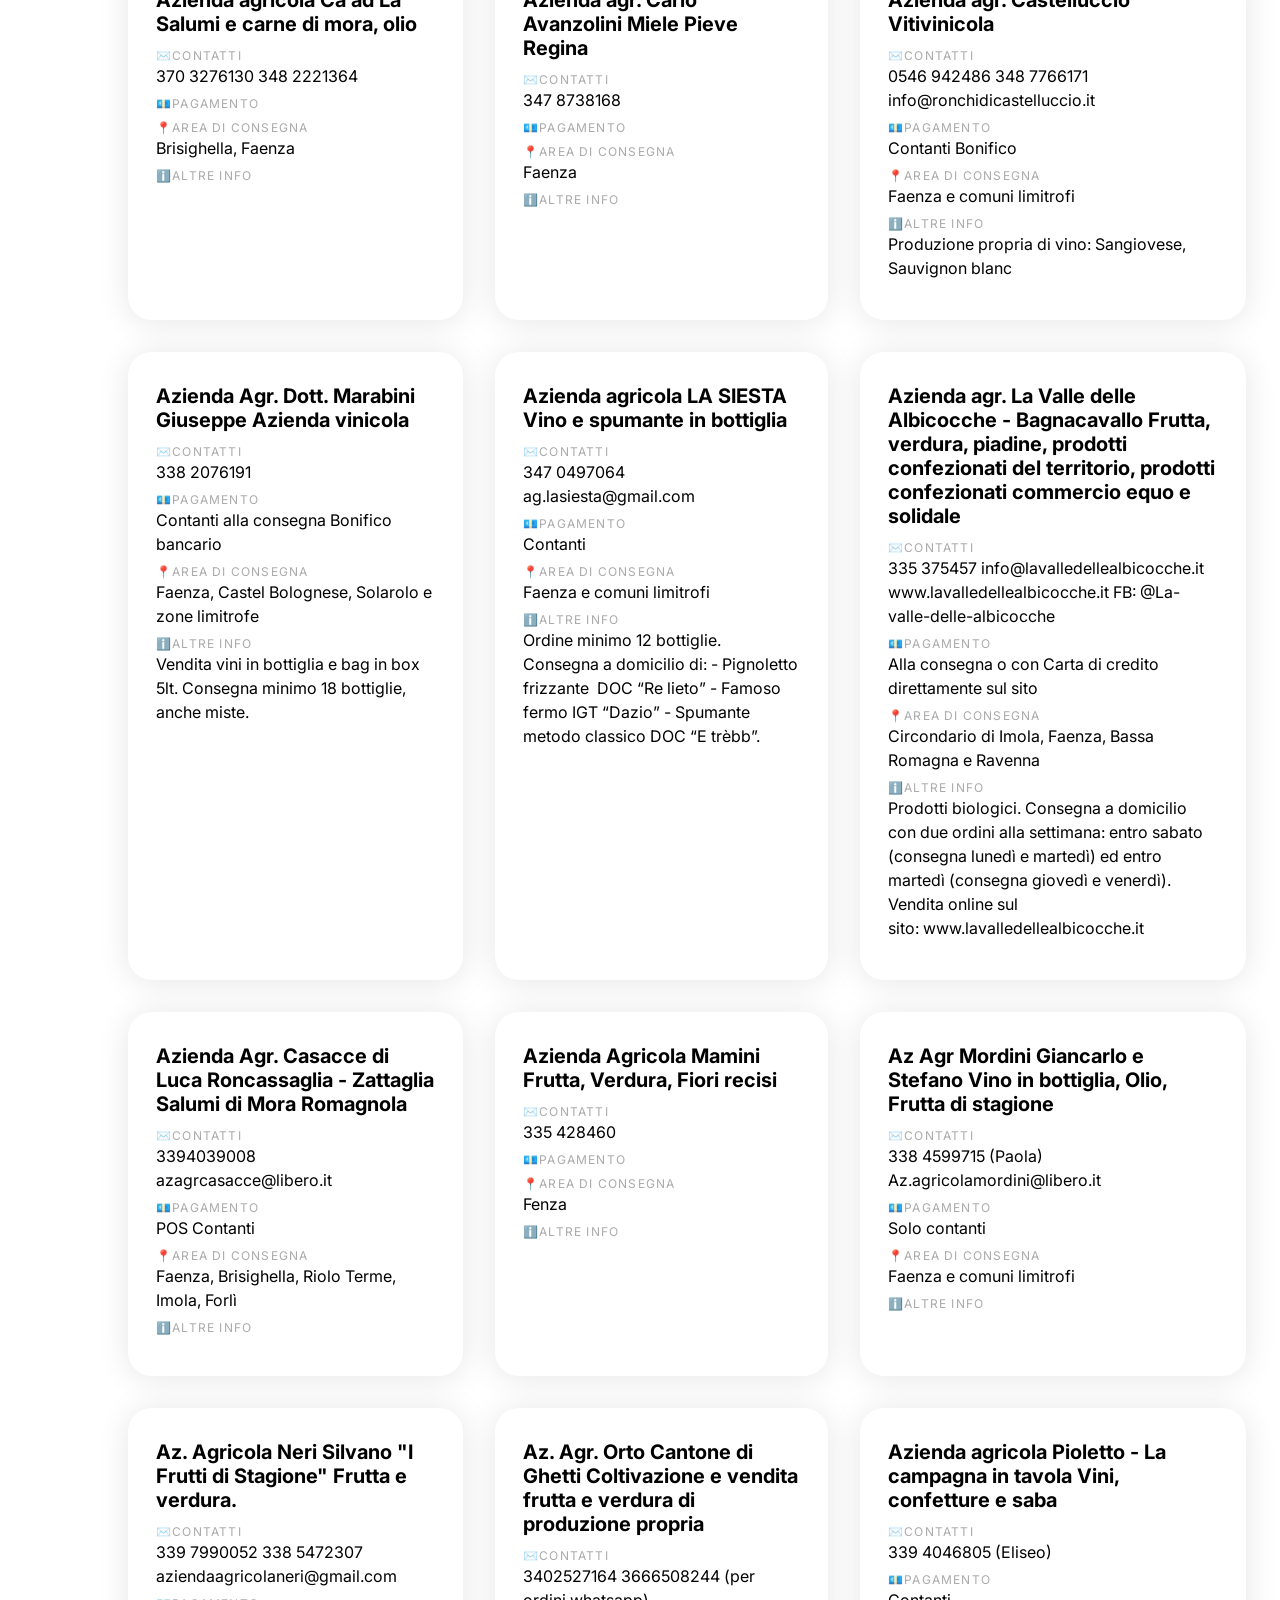
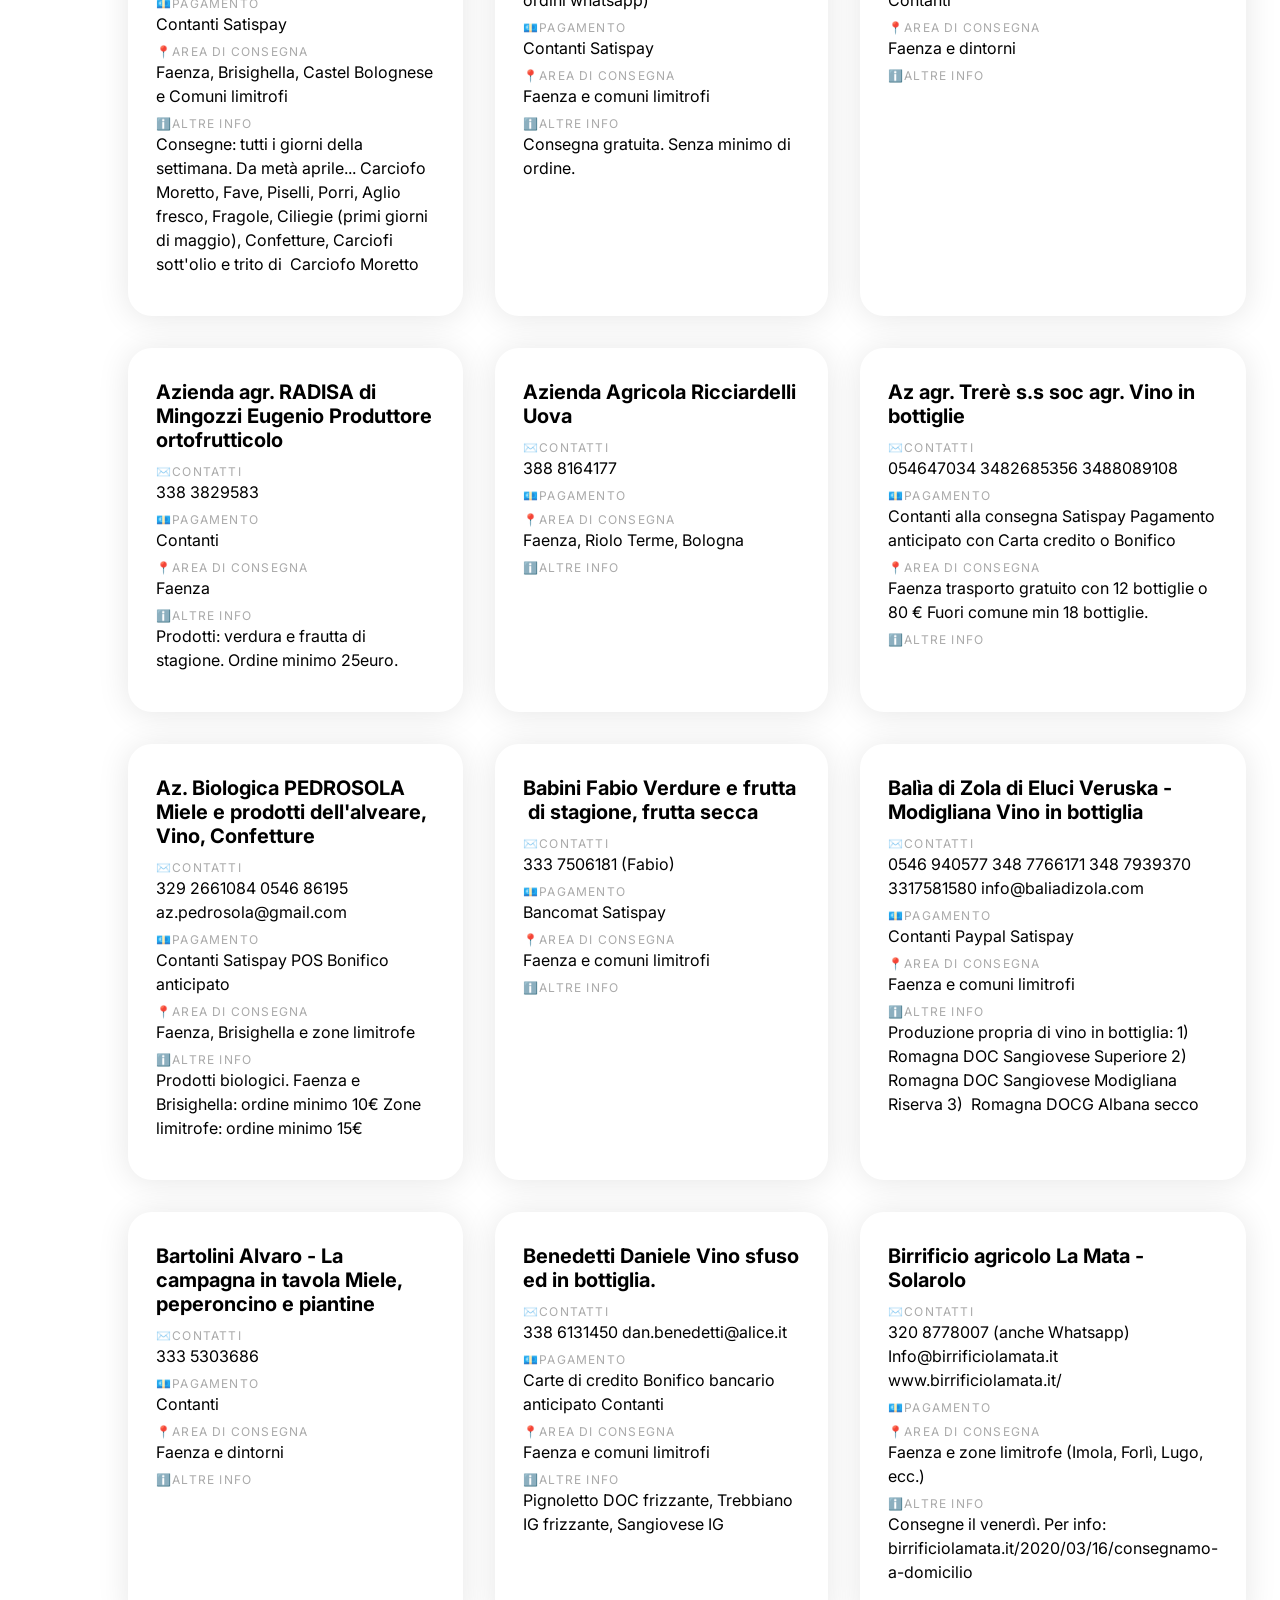
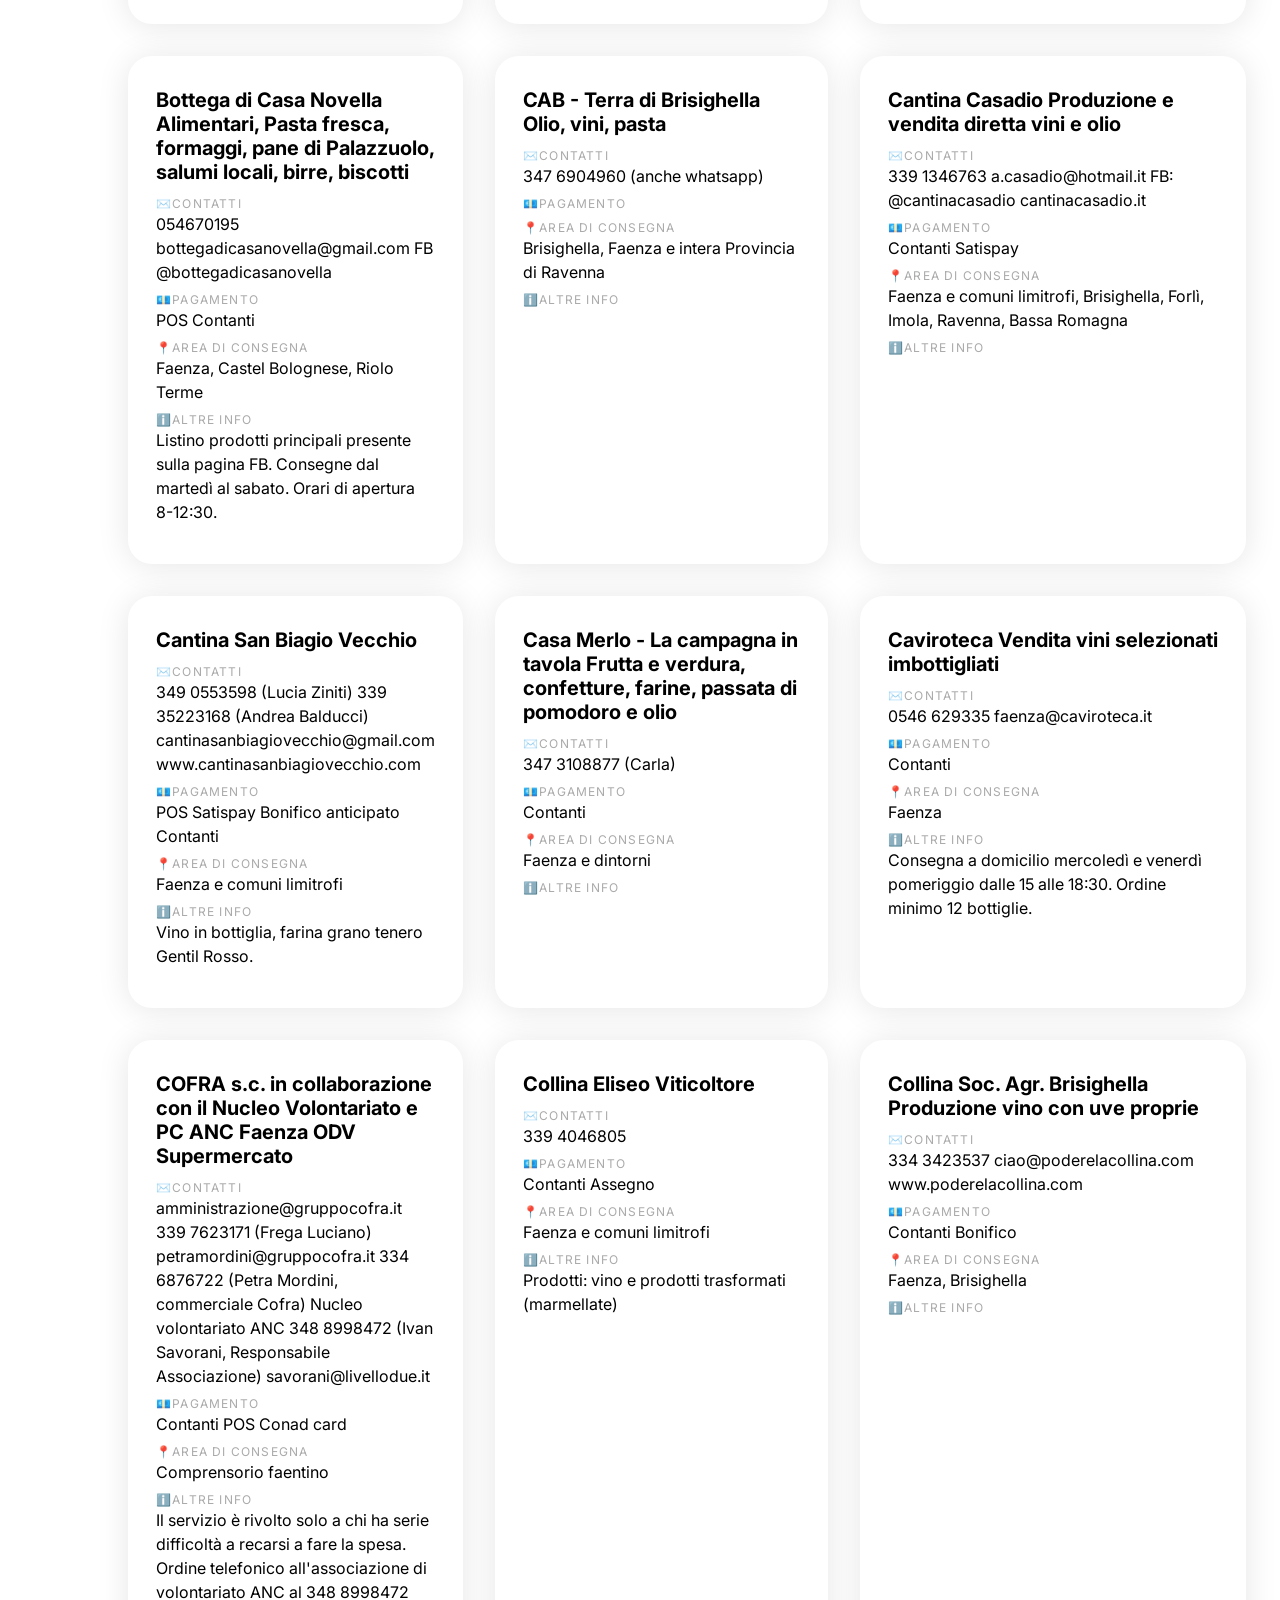
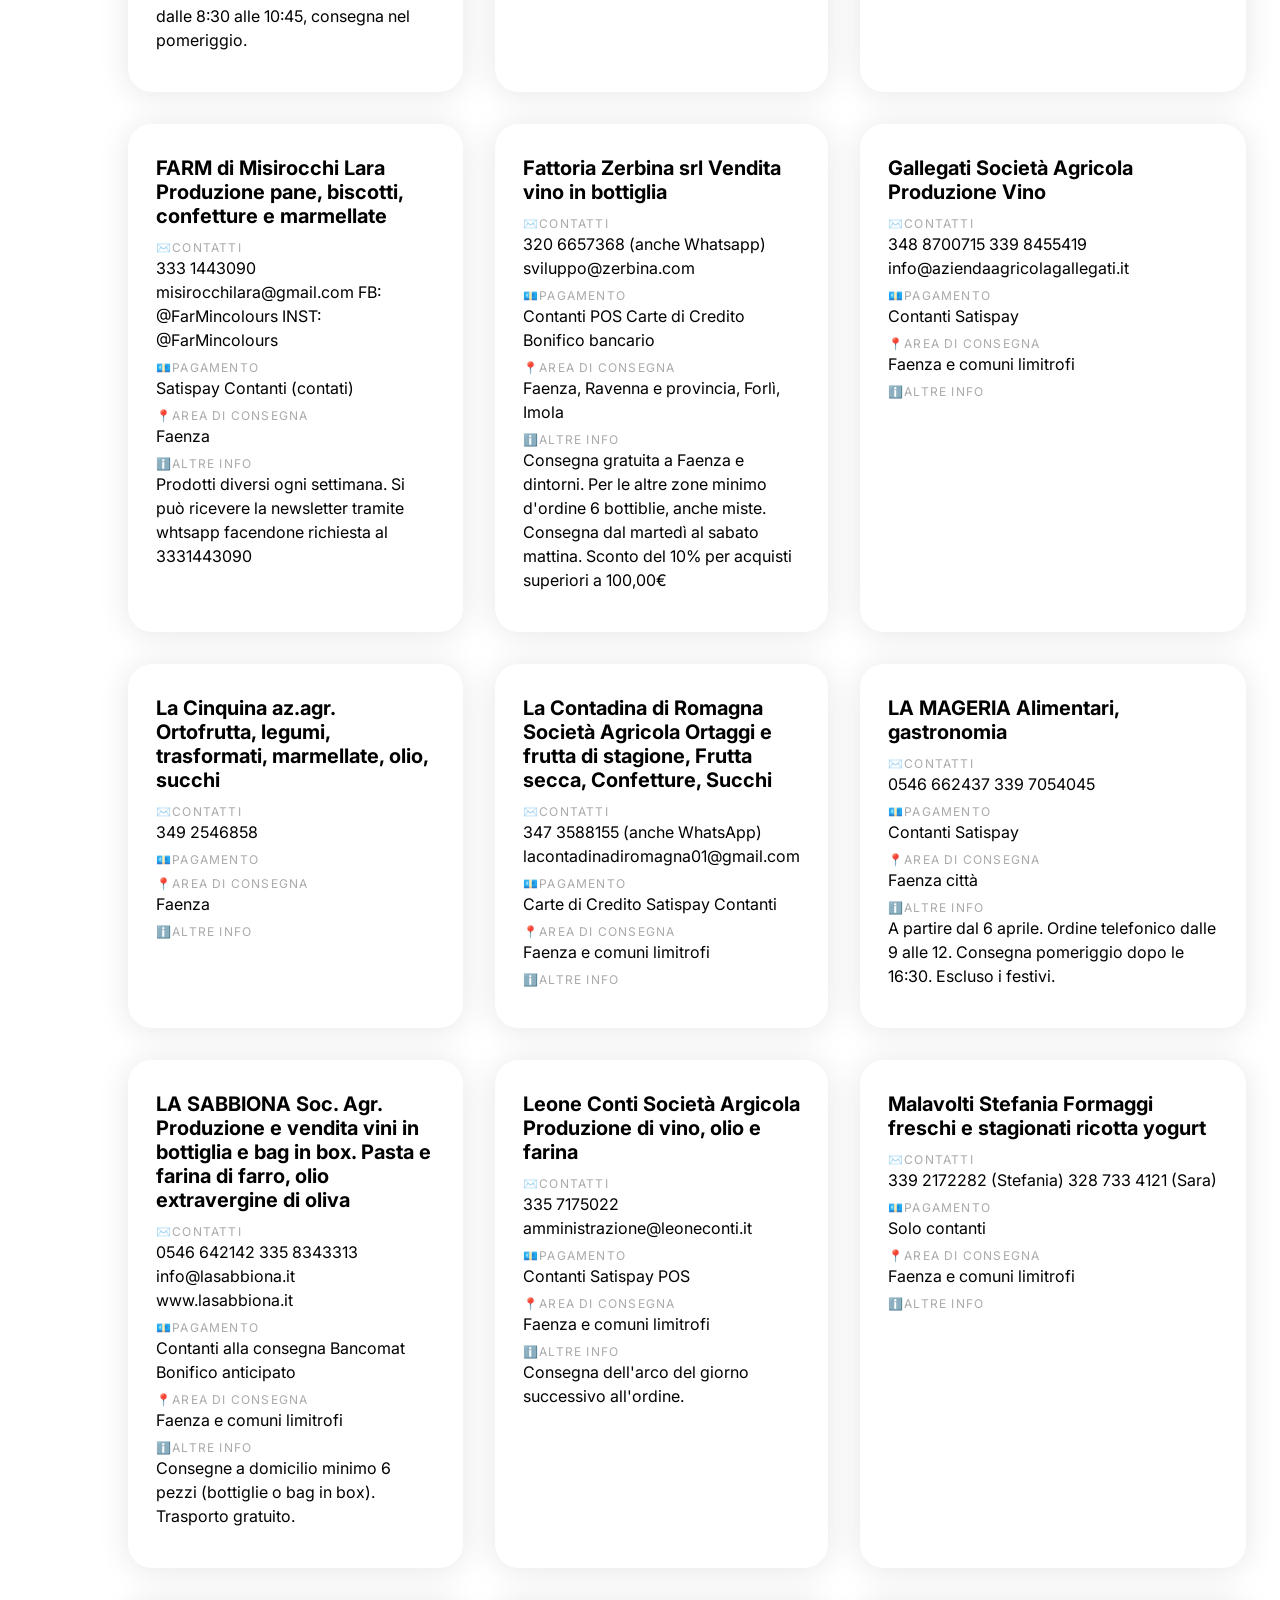
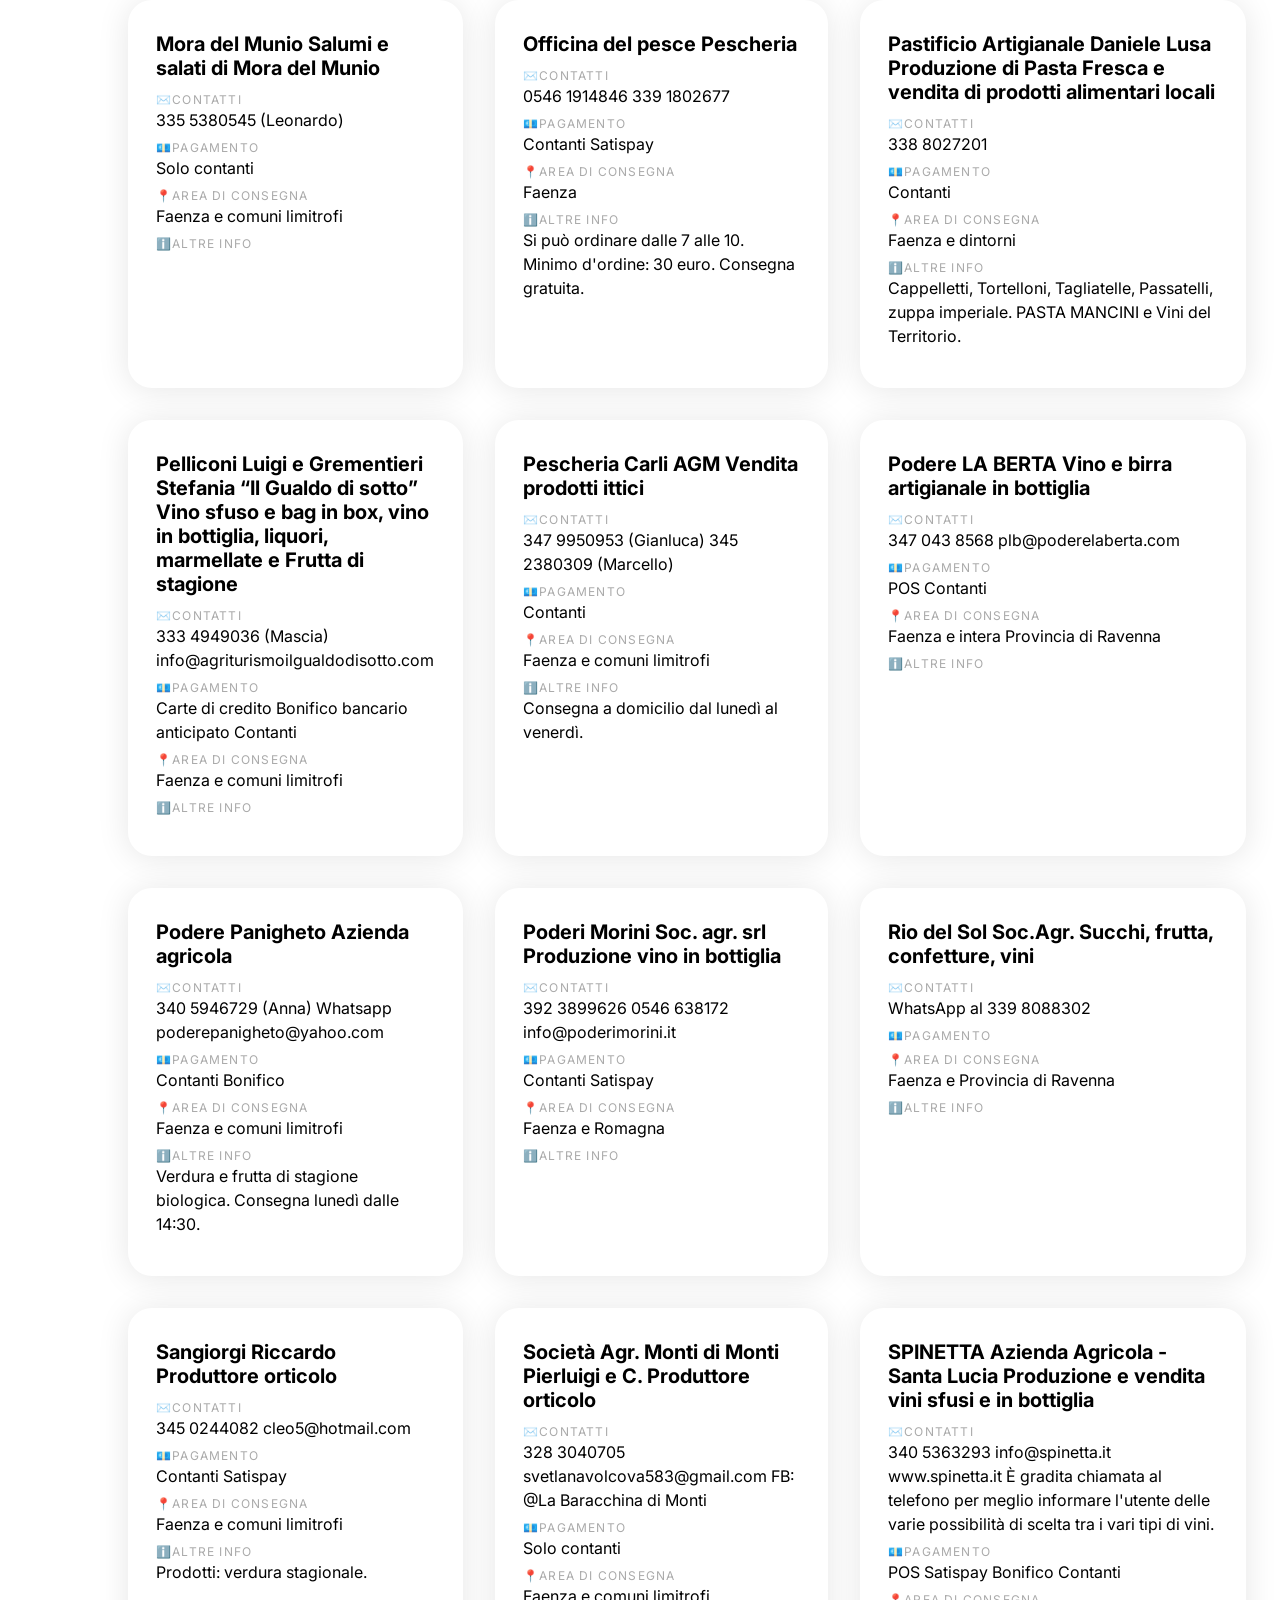
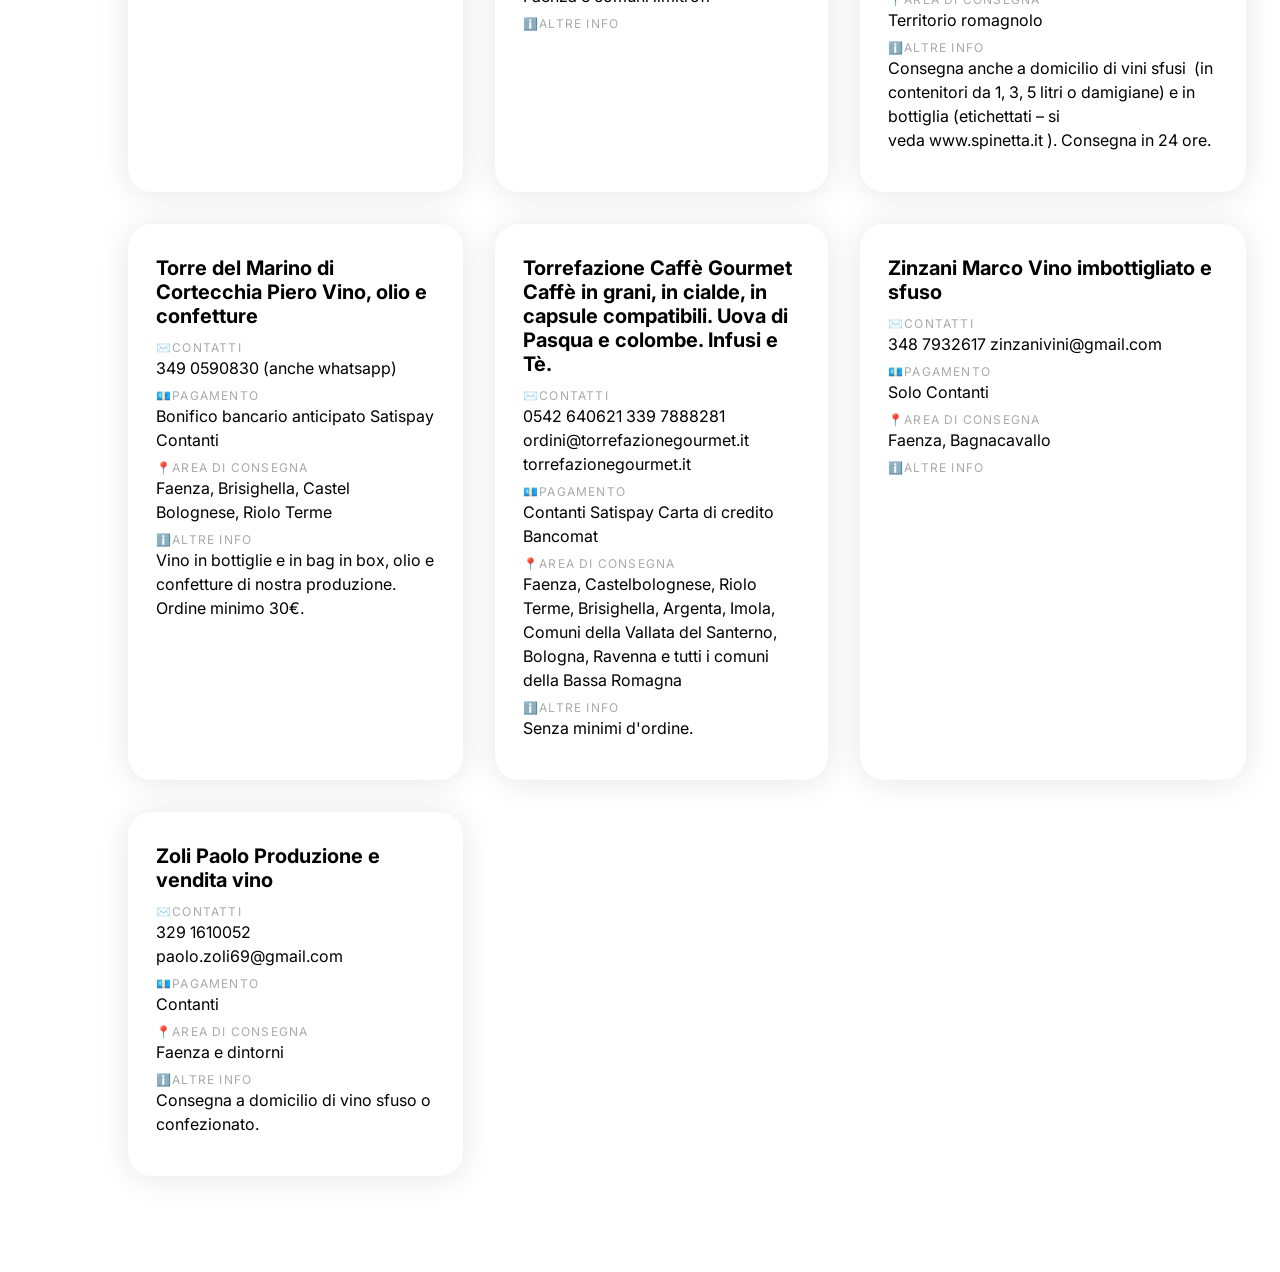
==== commit 1c5f41b8: "frutta e verdura" ====
--- a/frutta-verdura.html
+++ b/frutta-verdura.html
@@ -96,13 +96,13 @@
     data.forEach(function(value){
       htmlContent += '<div class="card">' +
                        '<div class="card__title">'+ value.name +'</div>' +
-                       '<div class="label">✉️ CONTATTI</div>' +
+                       '<div class="label">✉️CONTATTI</div>' +
                        '<div class="card__item">'+ value.contacts +'</div>' +
-                       '<div class="label">💶 PAGAMENTO</div>' +
+                       '<div class="label">💶PAGAMENTO</div>' +
                        '<div class="card__item">'+ value.payment +'</div>' +
-                       '<div class="label">📍 AREA DI CONSEGNA</div>' +
+                       '<div class="label">📍AREA DI CONSEGNA</div>' +
                        '<div class="card__item">'+ value.area +'</div>' +
-                       '<div class="label">ℹ️ ALTRE INFO</div>' +
+                       '<div class="label">ℹ️ALTRE INFO</div>' +
                        '<div class="card__item">'+ value.otherInfo +'</div>' +
                      '</div>';
     });
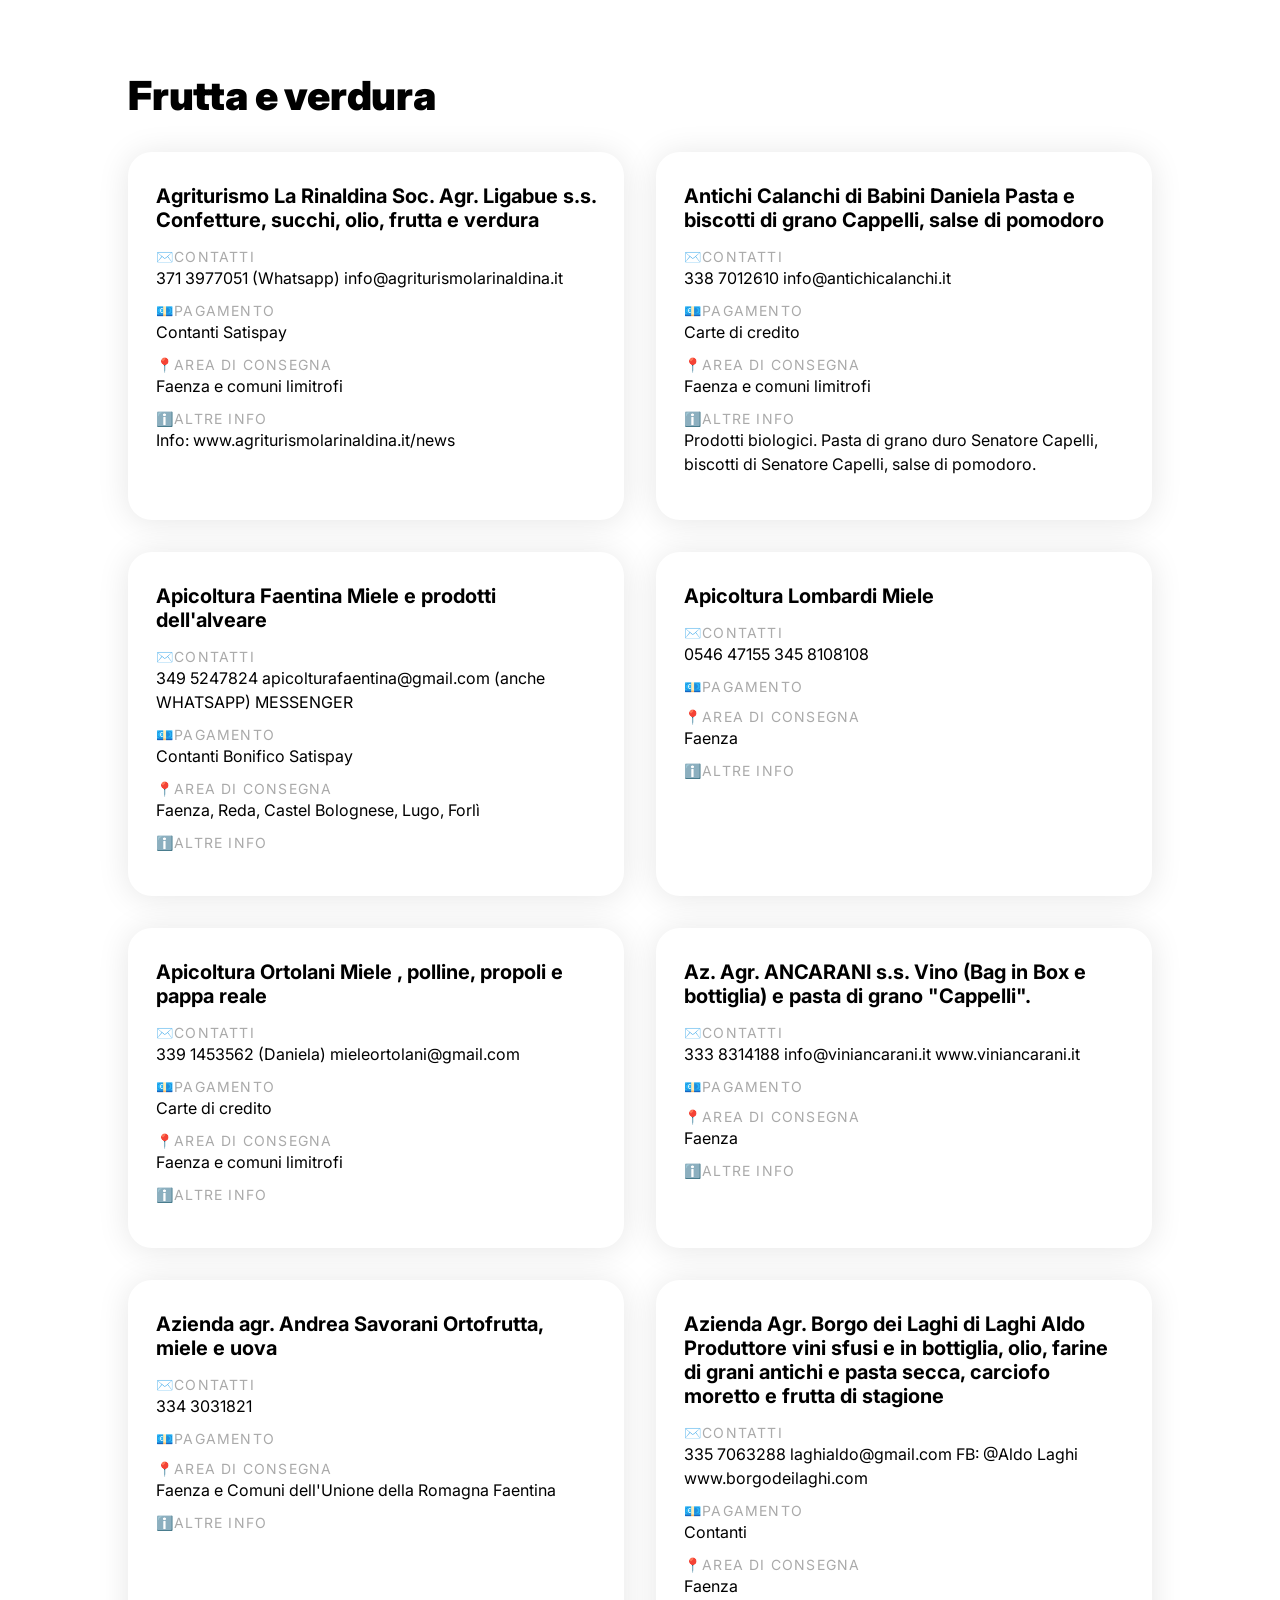
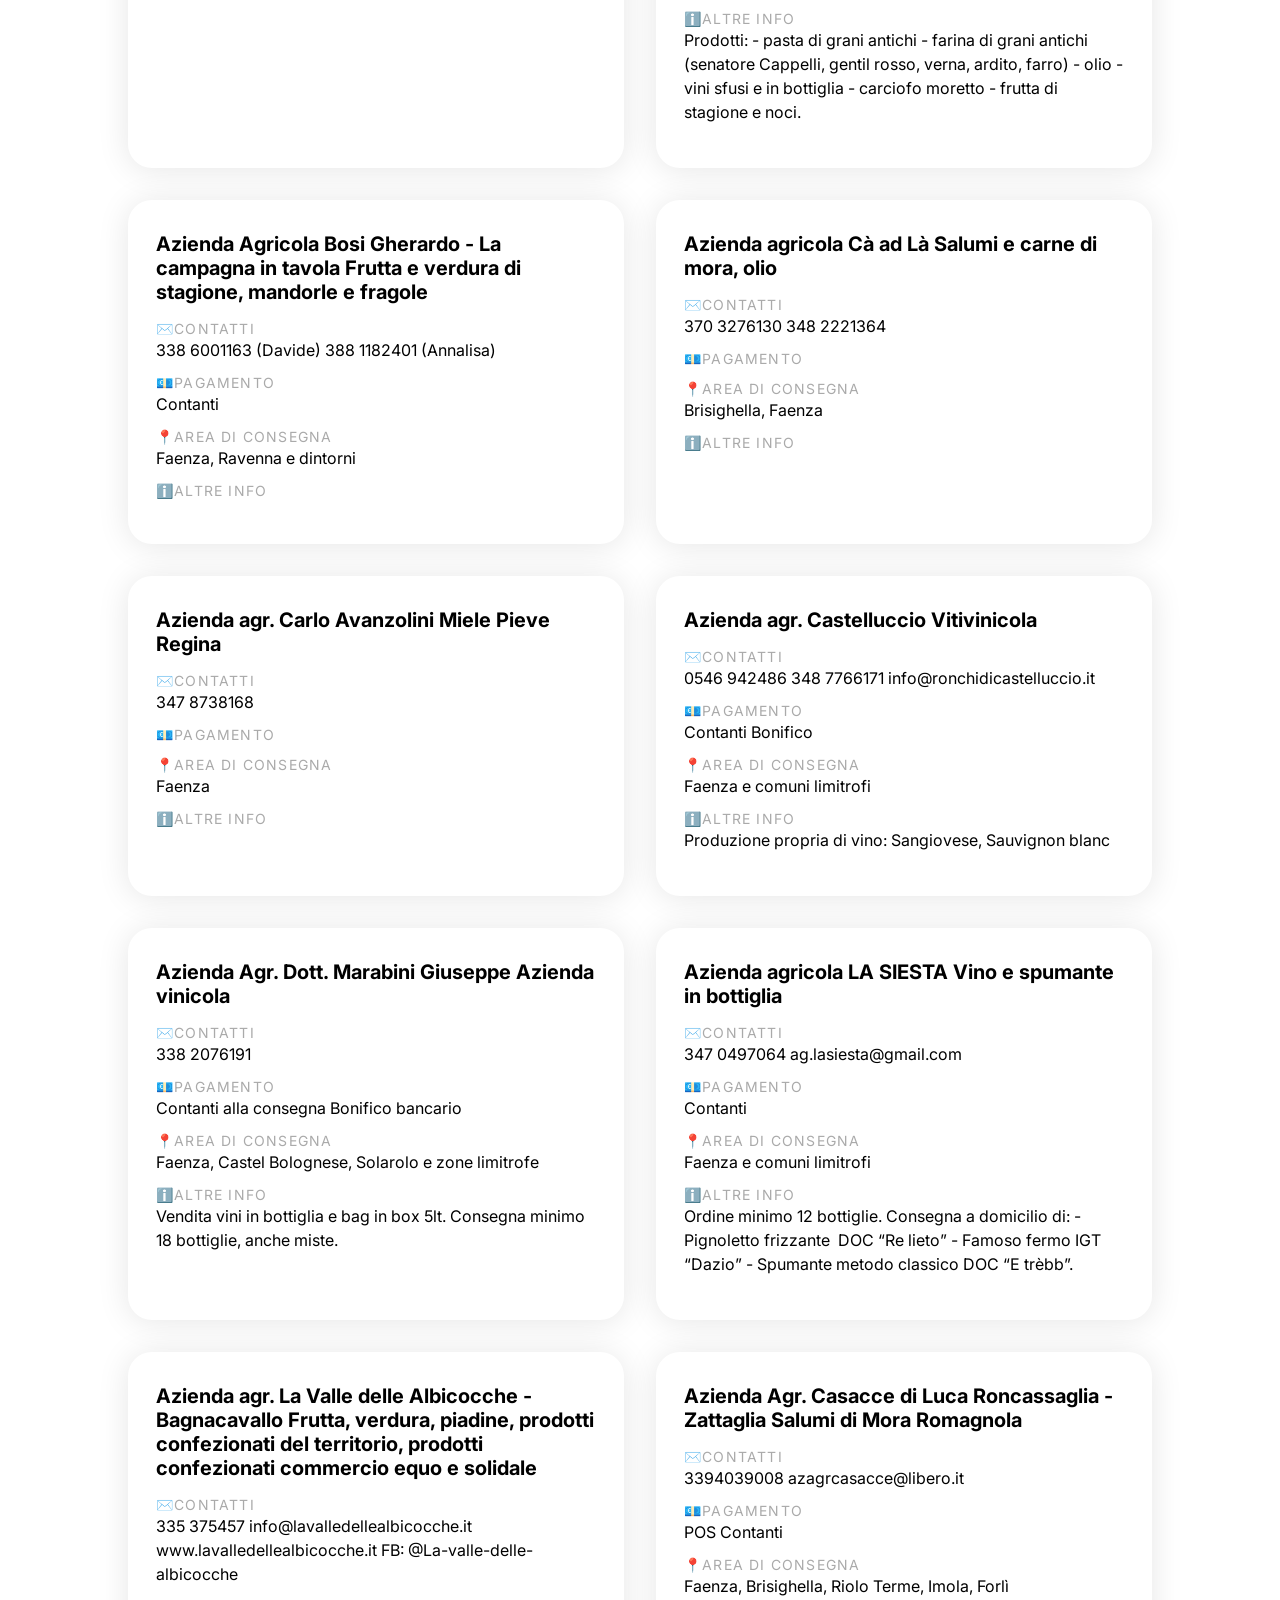
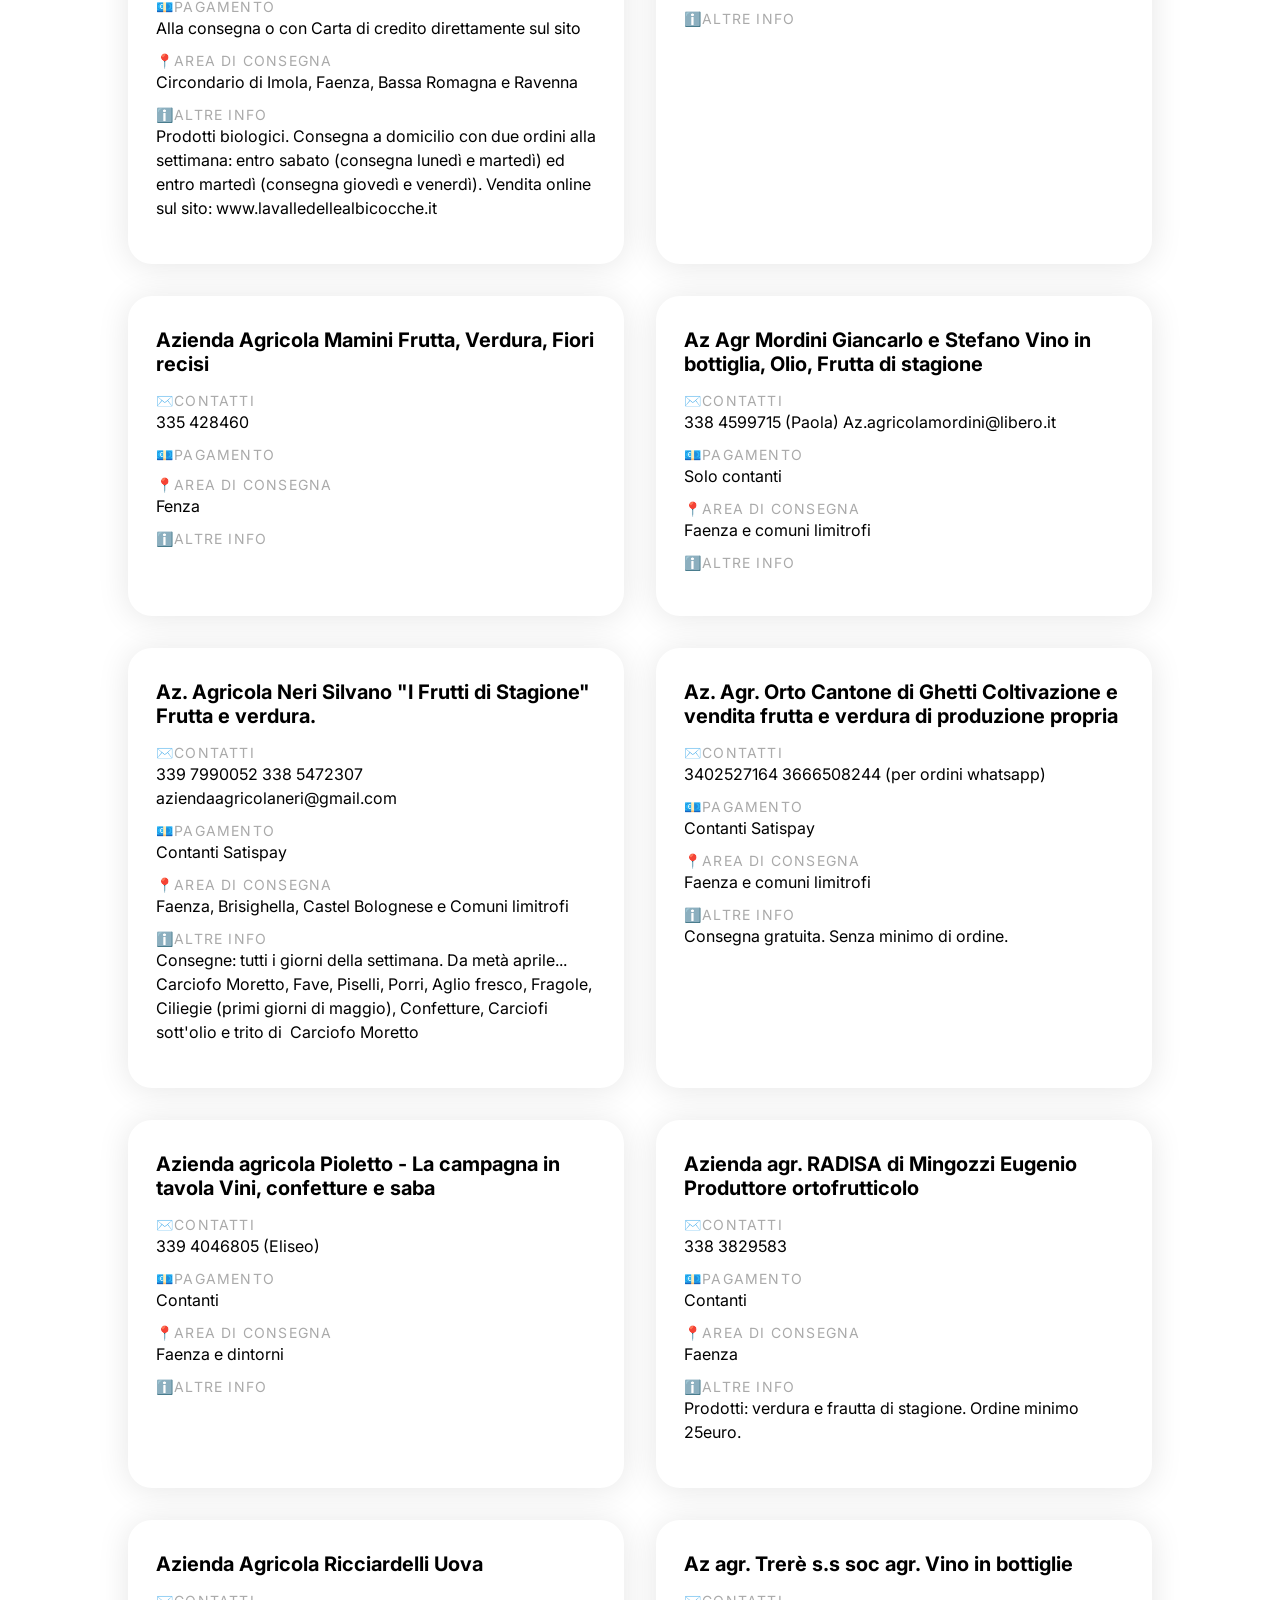
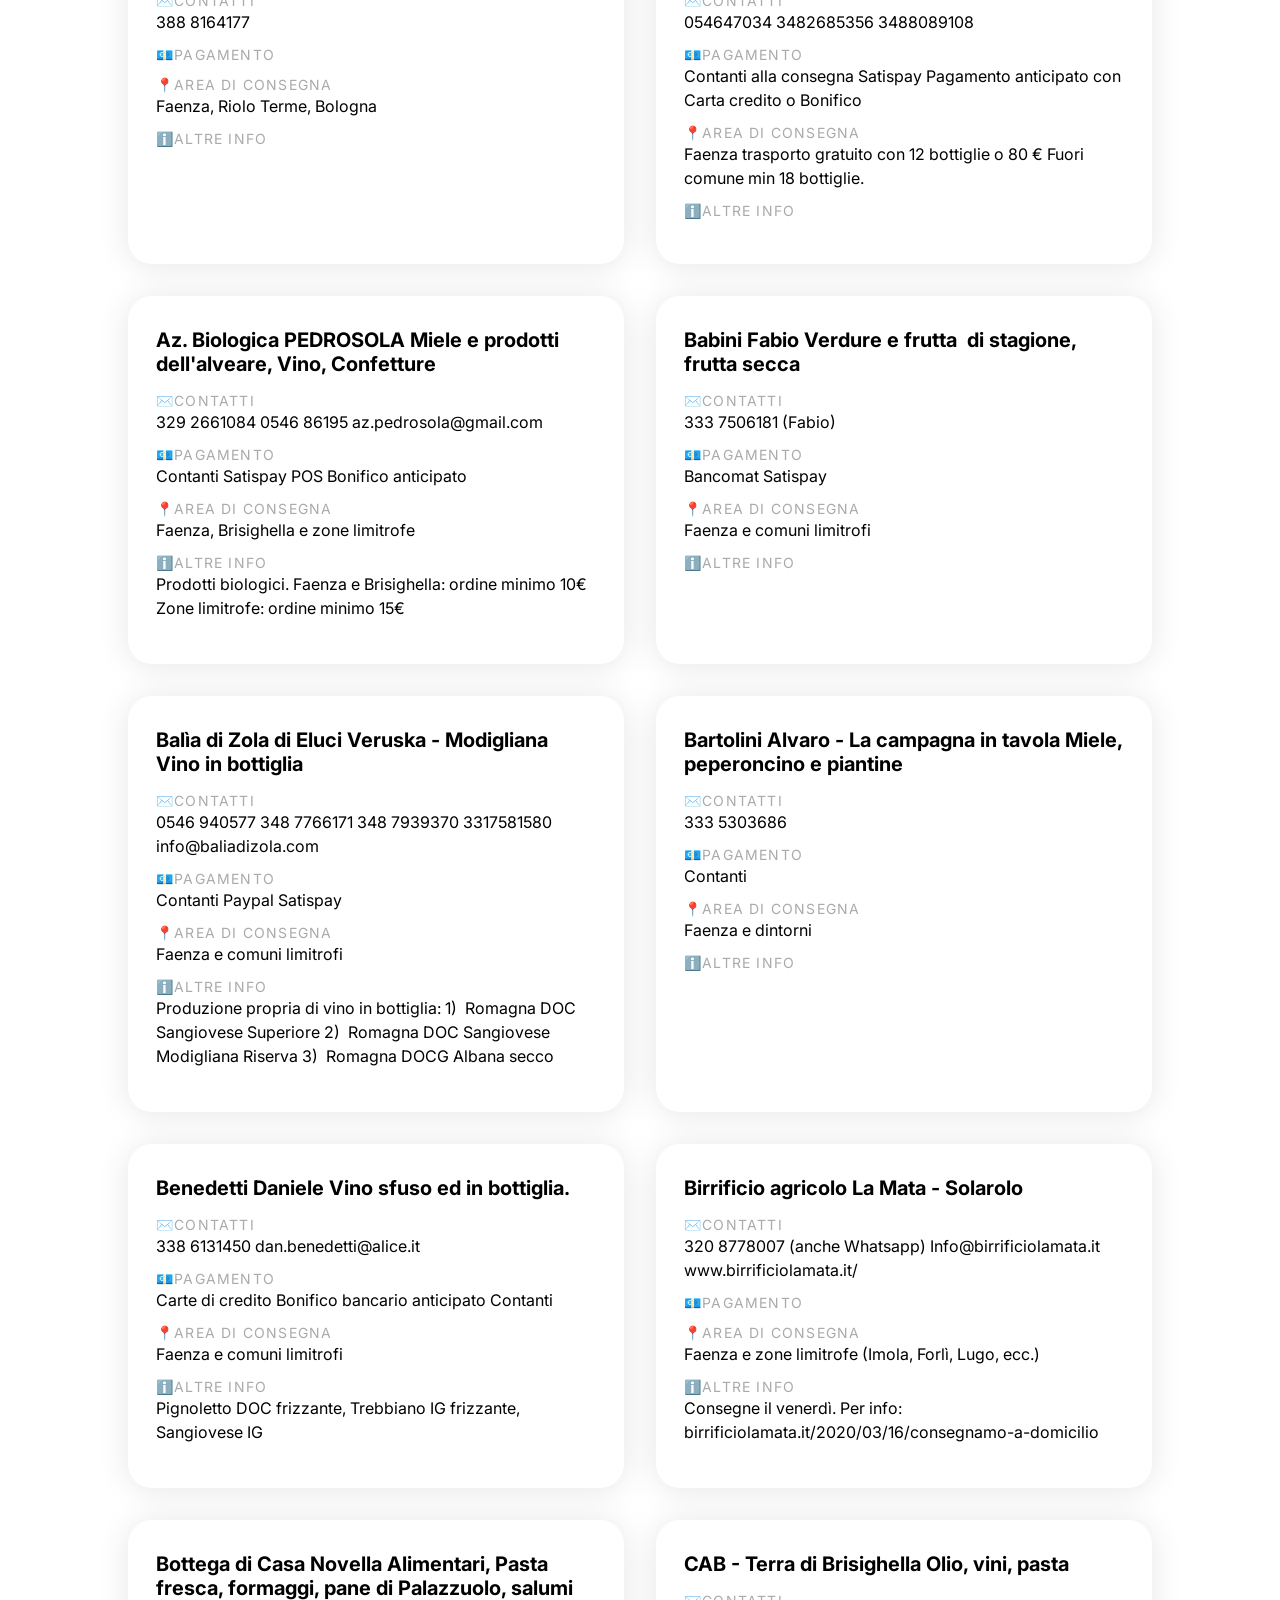
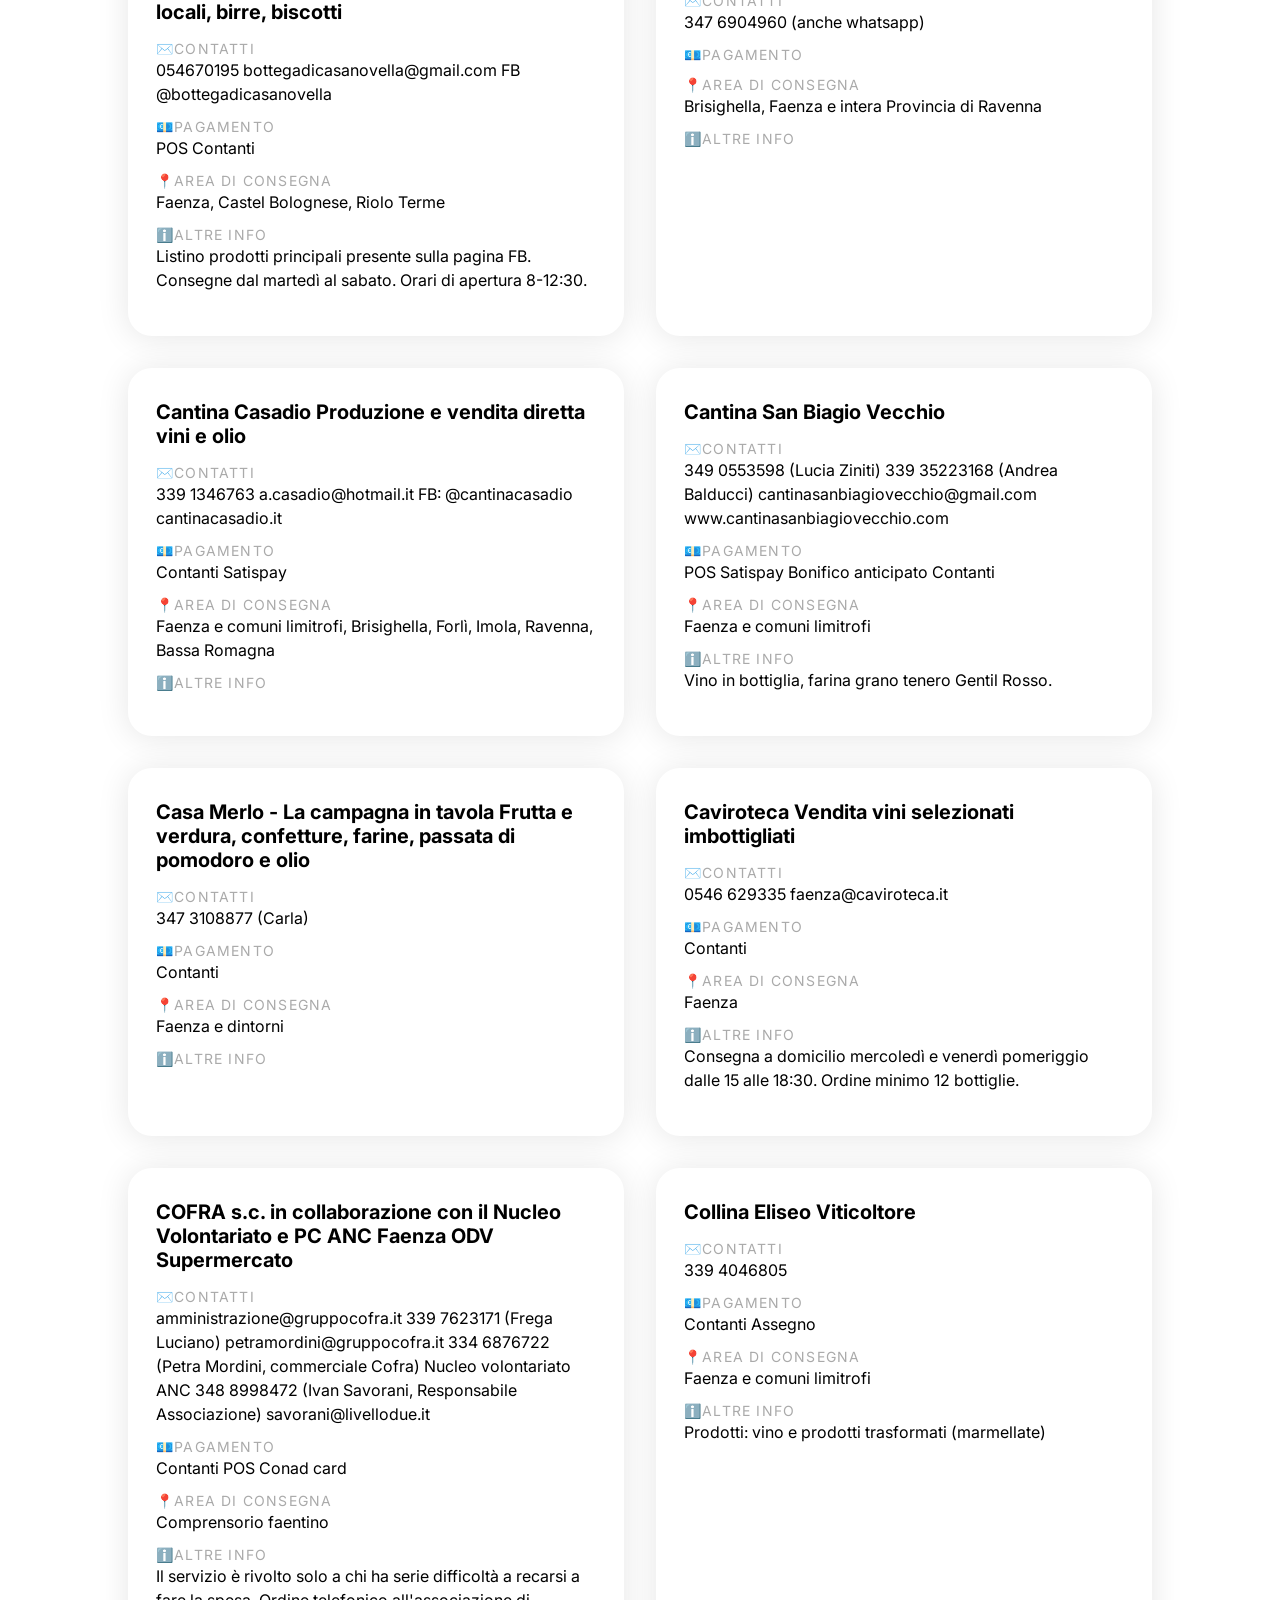
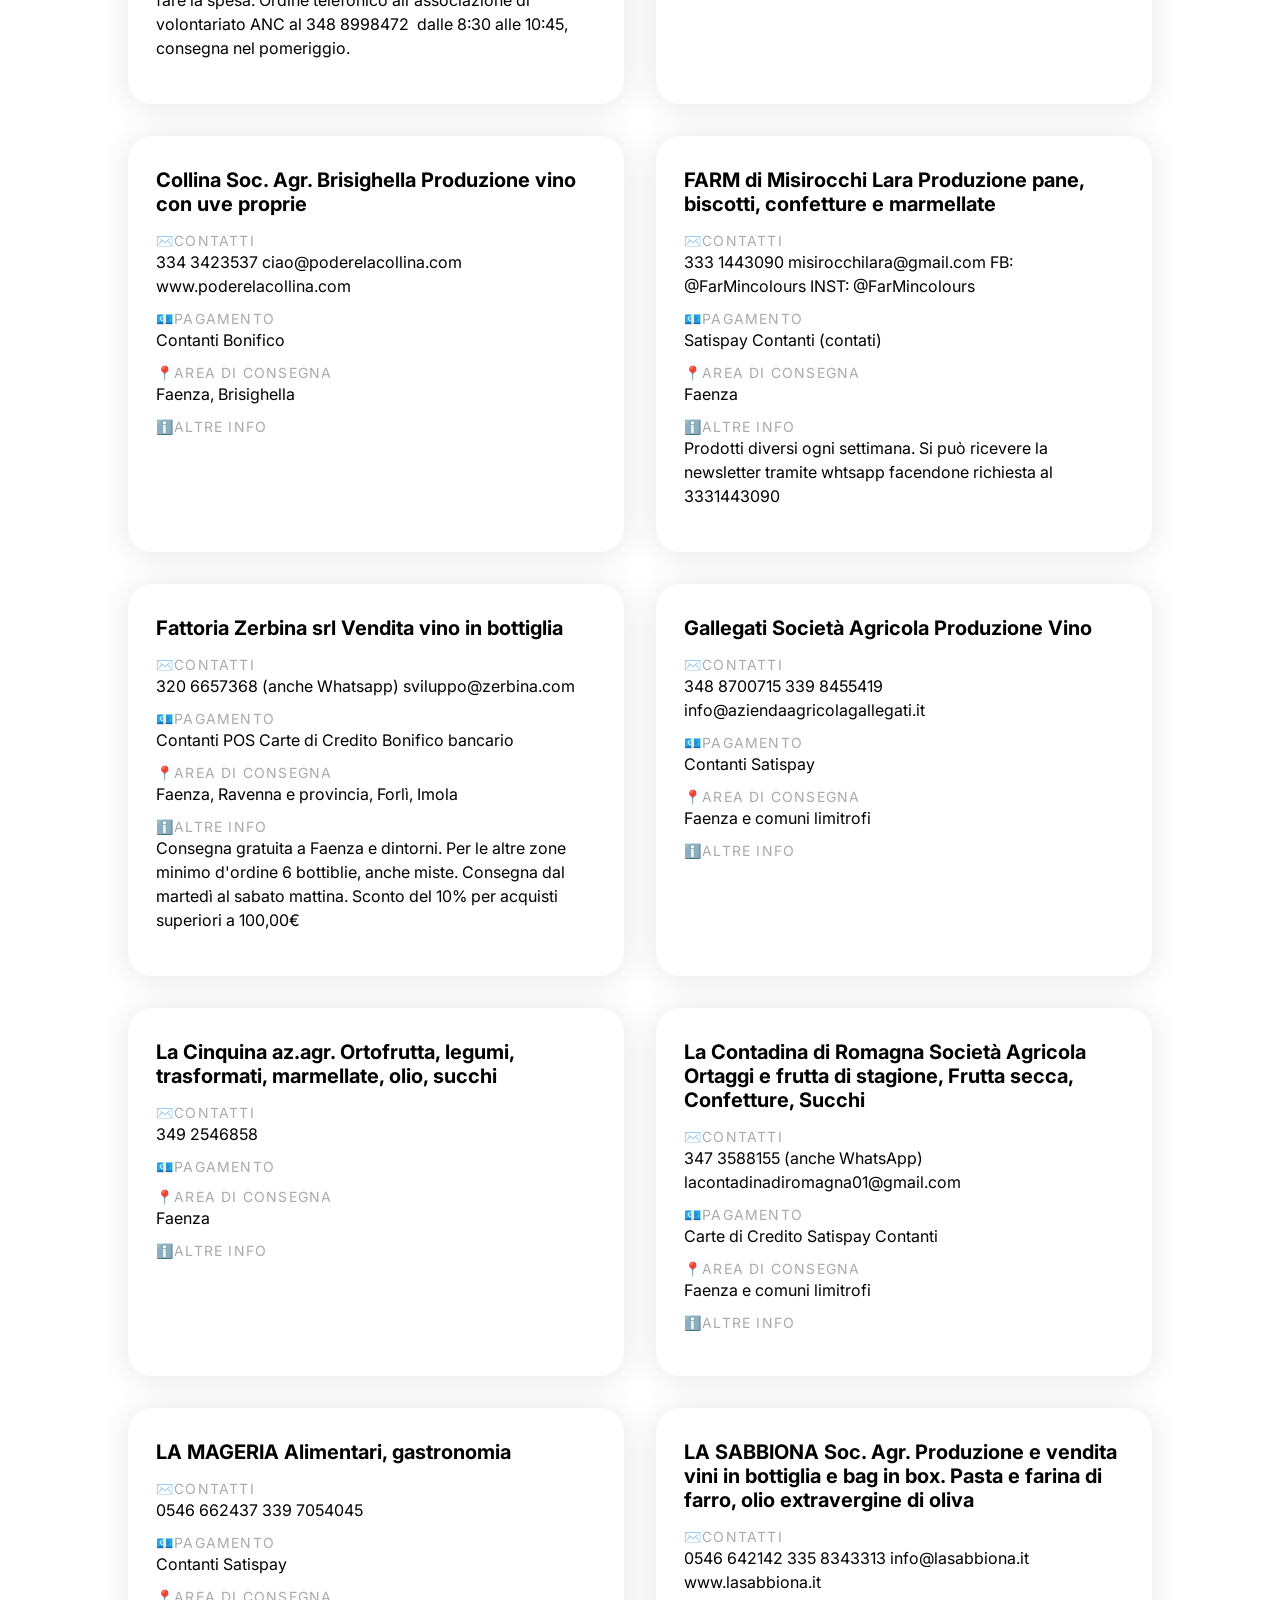
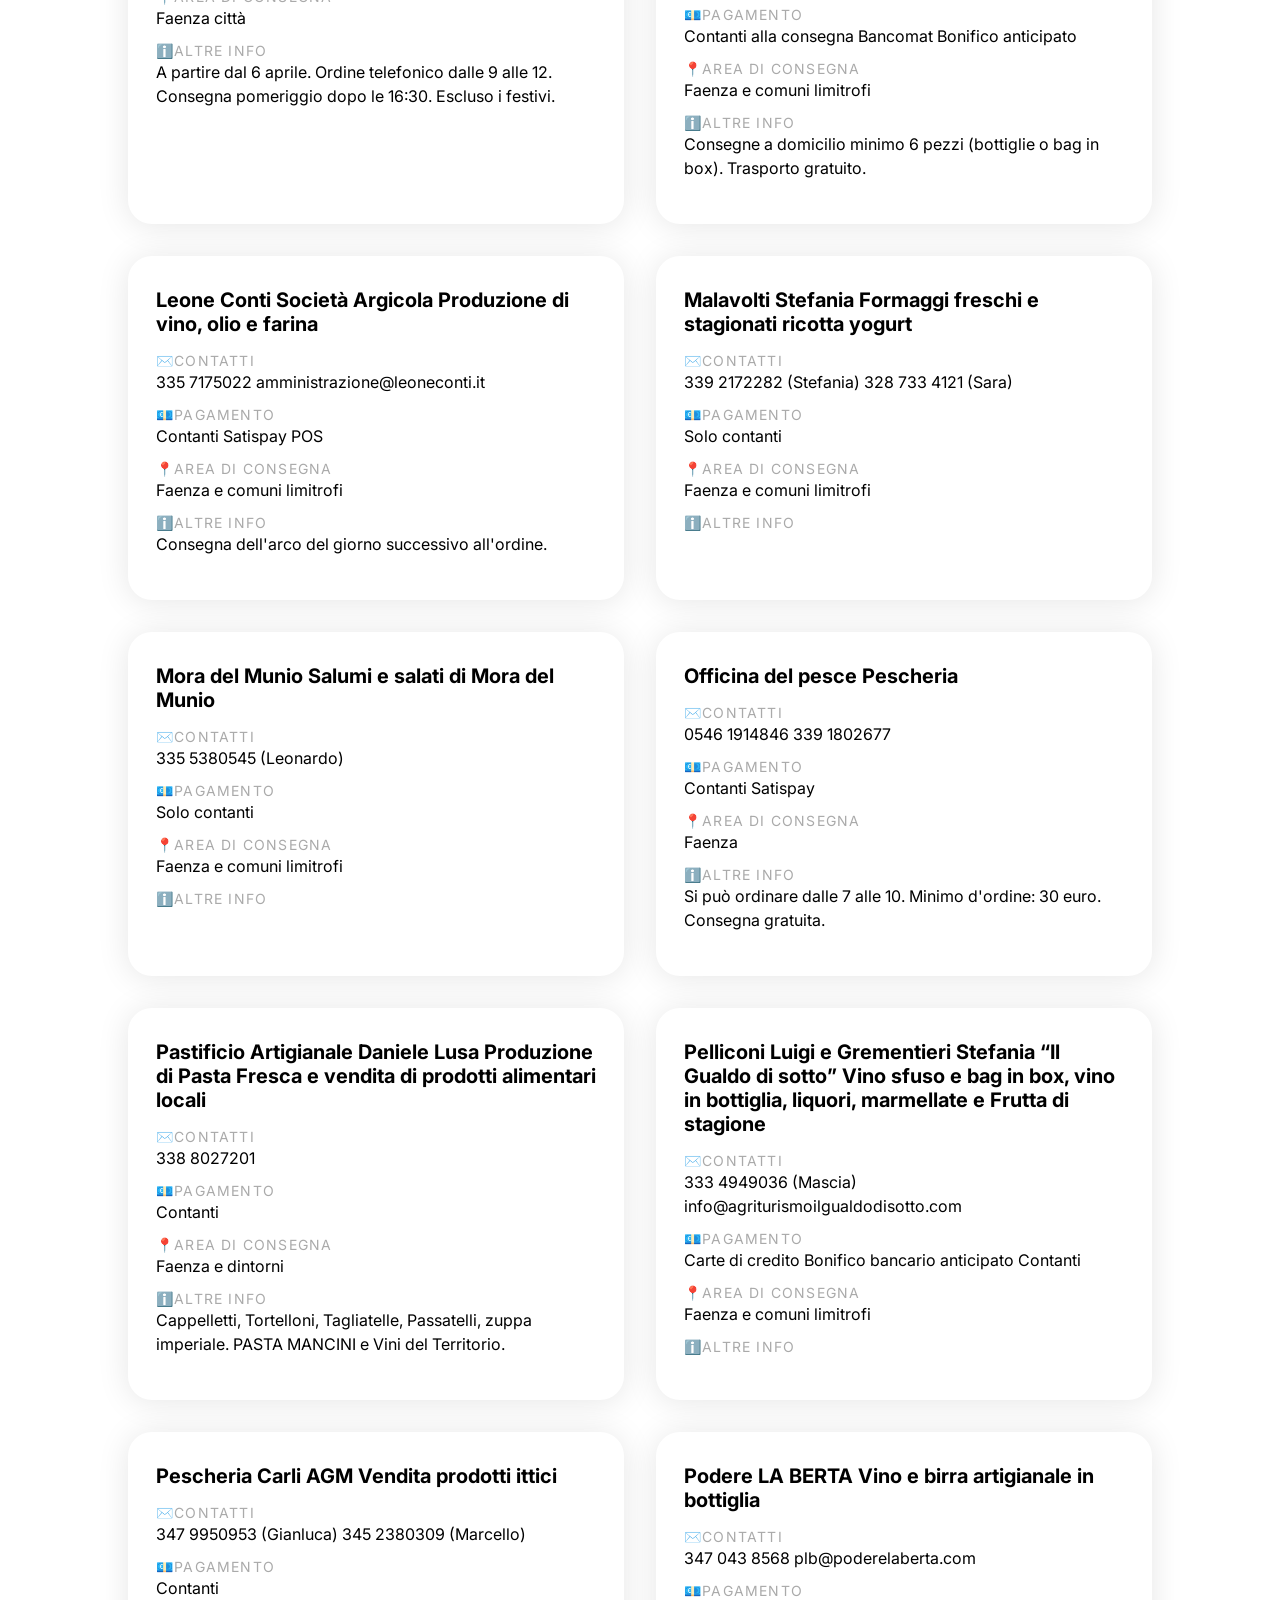
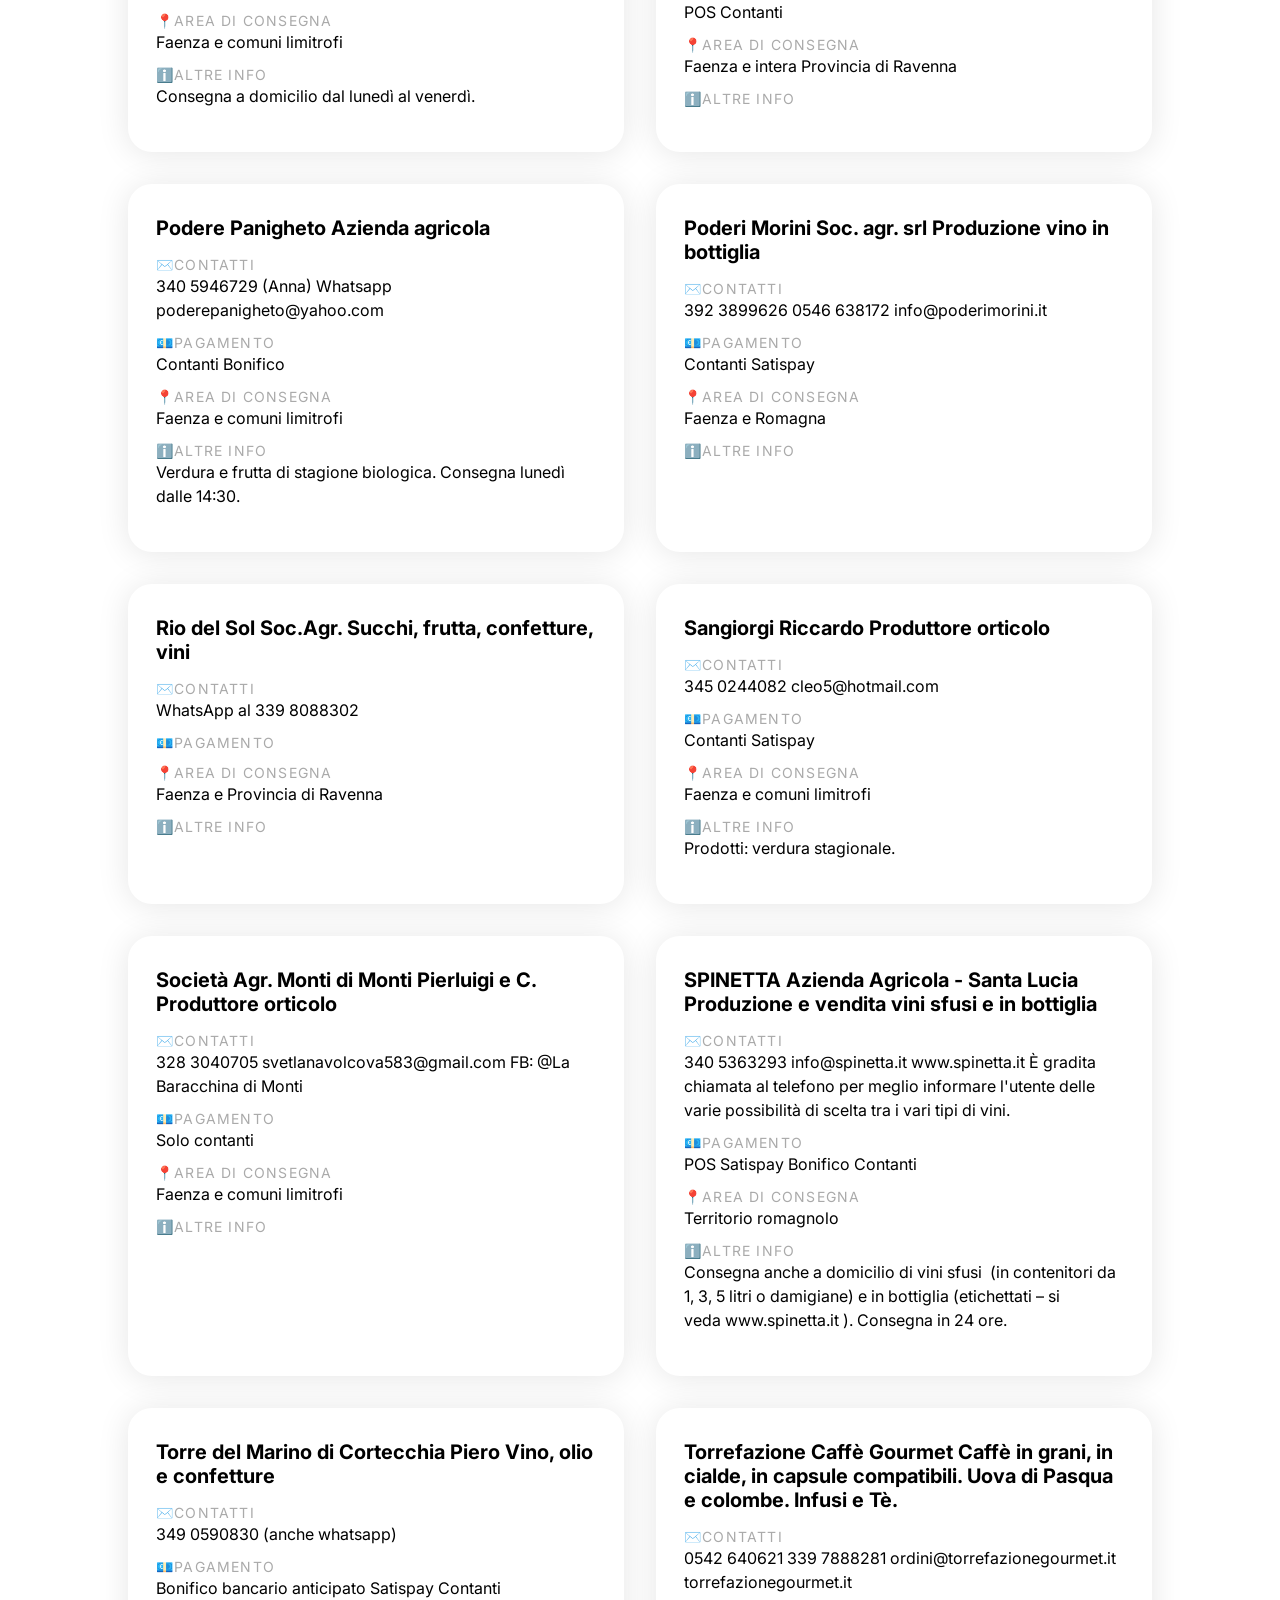
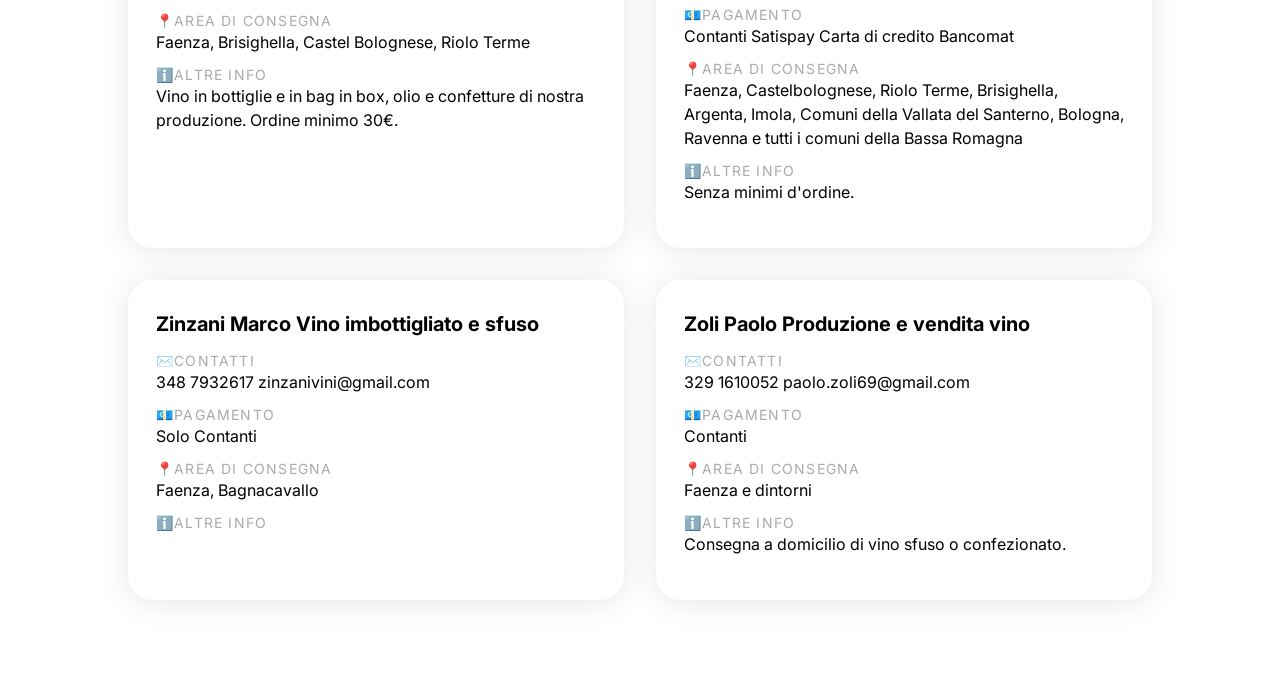
==== commit 8c26b499: "responsive" ====
--- a/frutta-verdura.html
+++ b/frutta-verdura.html
@@ -6,6 +6,8 @@
     <script type="text/javascript" src="frutta-verdura.json"></script>
     <link rel="stylesheet" href="style.css">
     <link href="https://fonts.googleapis.com/css2?family=Inter:wght@400;700;900&display=swap" rel="stylesheet">
+    <meta name="viewport" content="width=device-width,minimum-scale=1,initial-scale=1">
+
   </head>
   <body>
 
--- a/style.css
+++ b/style.css
@@ -14,13 +14,13 @@
 }
 .card__title {
   font-size: 20px;
-  margin-bottom: 12px;
+  margin-bottom: 16px;
   line-height: 24px;
   font-family: 'Inter', sans-serif;
   font-weight: 700;
 }
 .card__item {
-  margin-bottom: 8px;
+  margin-bottom: 12px;
   font-family: 'Inter', sans-serif;
   font-weight: 400;
   font-size: 16px;
@@ -33,8 +33,8 @@
 }
 
 .label {
-  font-size: 12px;
-  line-height: 16px;
+  font-size: 14px;
+  line-height: 18px;
   text-transform: uppercase;
   letter-spacing: 1.2px;
   font-family: 'Inter', sans-serif;
@@ -46,3 +46,50 @@
 .section--frutta-verdura {
   margin: 72px 120px 96px;
 }
+
+@media all and (min-device-width: 320px) and (max-device-width: 480px) {
+  .cards {
+    display: grid;
+    grid-template-columns: 1fr;
+    grid-gap: 32px;
+  }
+  .section--frutta-verdura {
+    margin: 72px 20px 96px;
+  }
+  h1 {
+    font-size: 32px;
+    margin-bottom: 32px;
+    line-height: 40px;
+  }
+  .card__title {
+    font-size: 16px;
+    margin-bottom: 12px;
+    line-height: 20px;
+  }
+  .card__item {
+    margin-bottom: 8px;
+    font-size: 14px;
+    line-height: 20px;
+  }
+  .label {
+    font-size: 12px;
+    line-height: 16px;
+  }
+}
+
+@media all and (min-device-width: 480px) and (max-device-width: 768px) {
+  .cards {
+    display: grid;
+    grid-template-columns: 1fr;
+    grid-gap: 32px;
+  }
+}
+
+@media all and (min-device-width: 768px) and (max-device-width: 1024px) {}
+
+@media all and (min-device-width: 1024px) and (max-device-width: 1440px) {
+  .cards {
+    grid-template-columns: 1fr 1fr;
+  }
+
+}
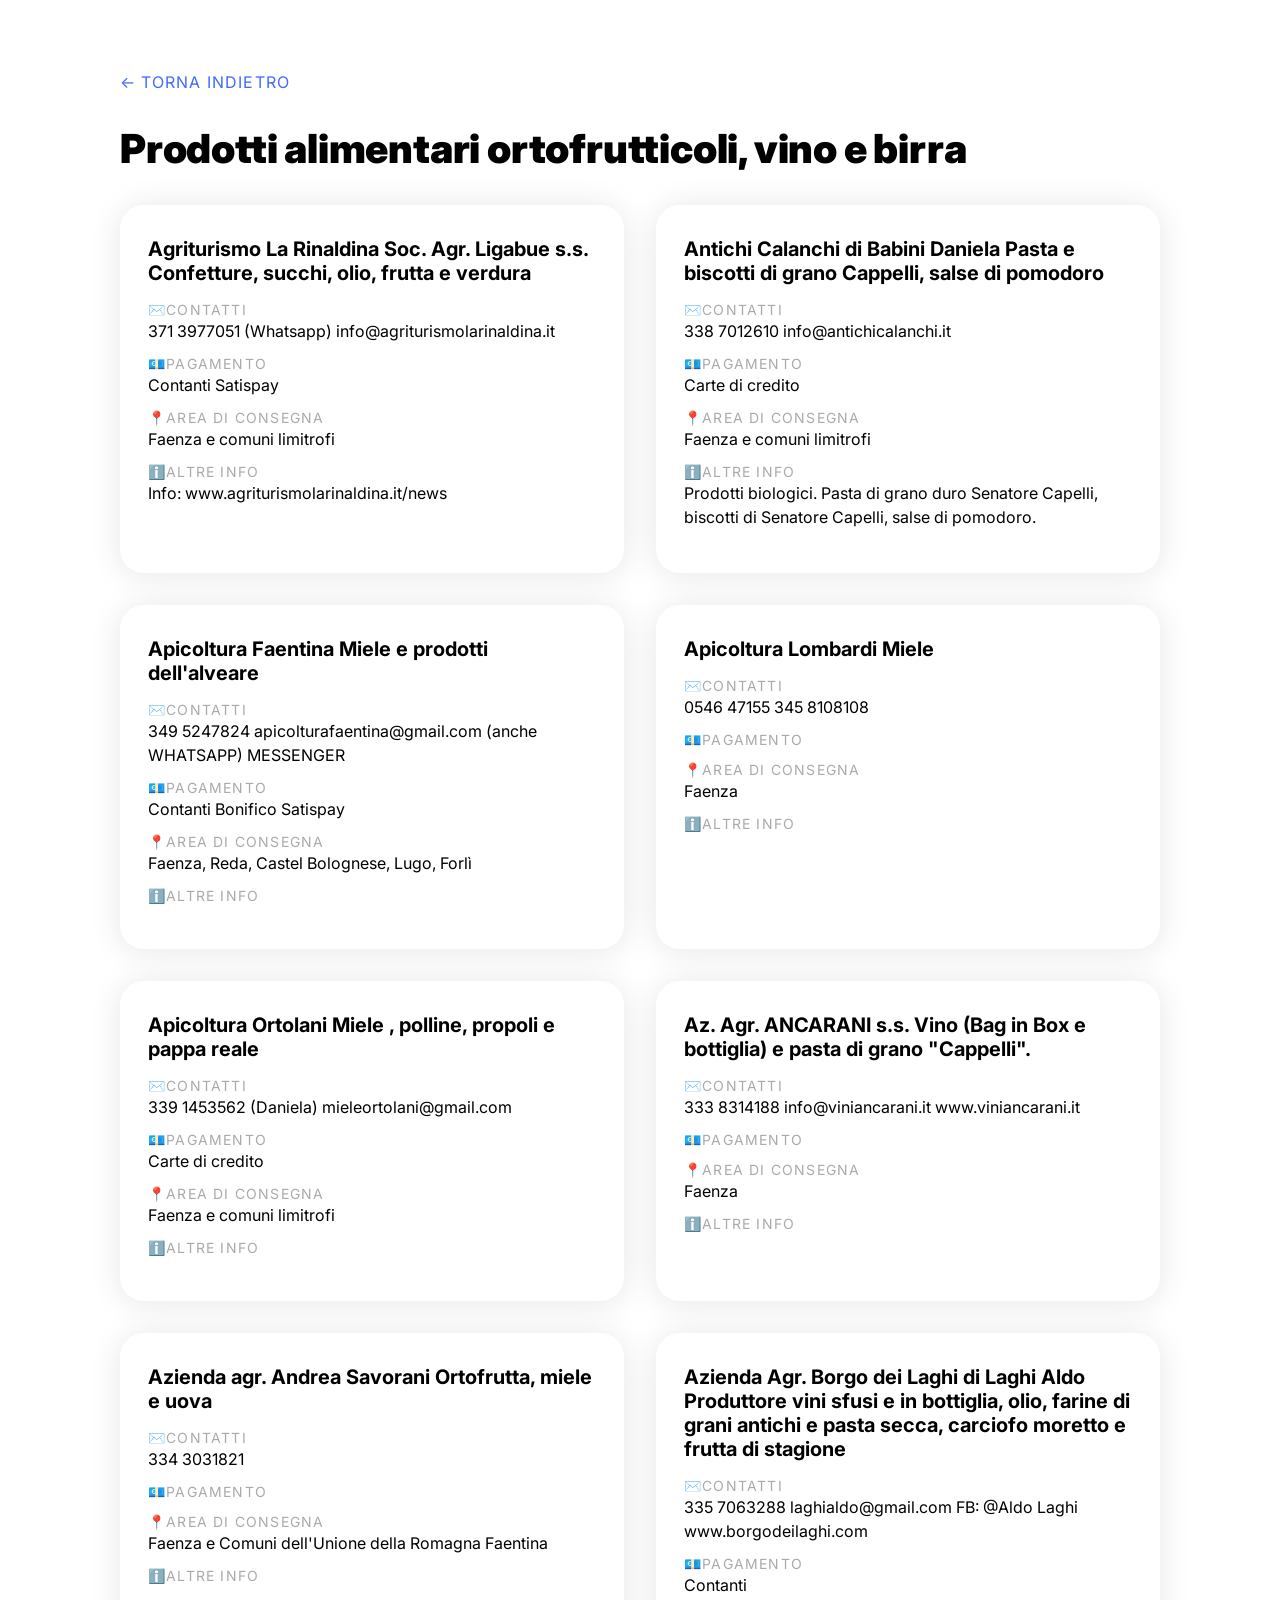
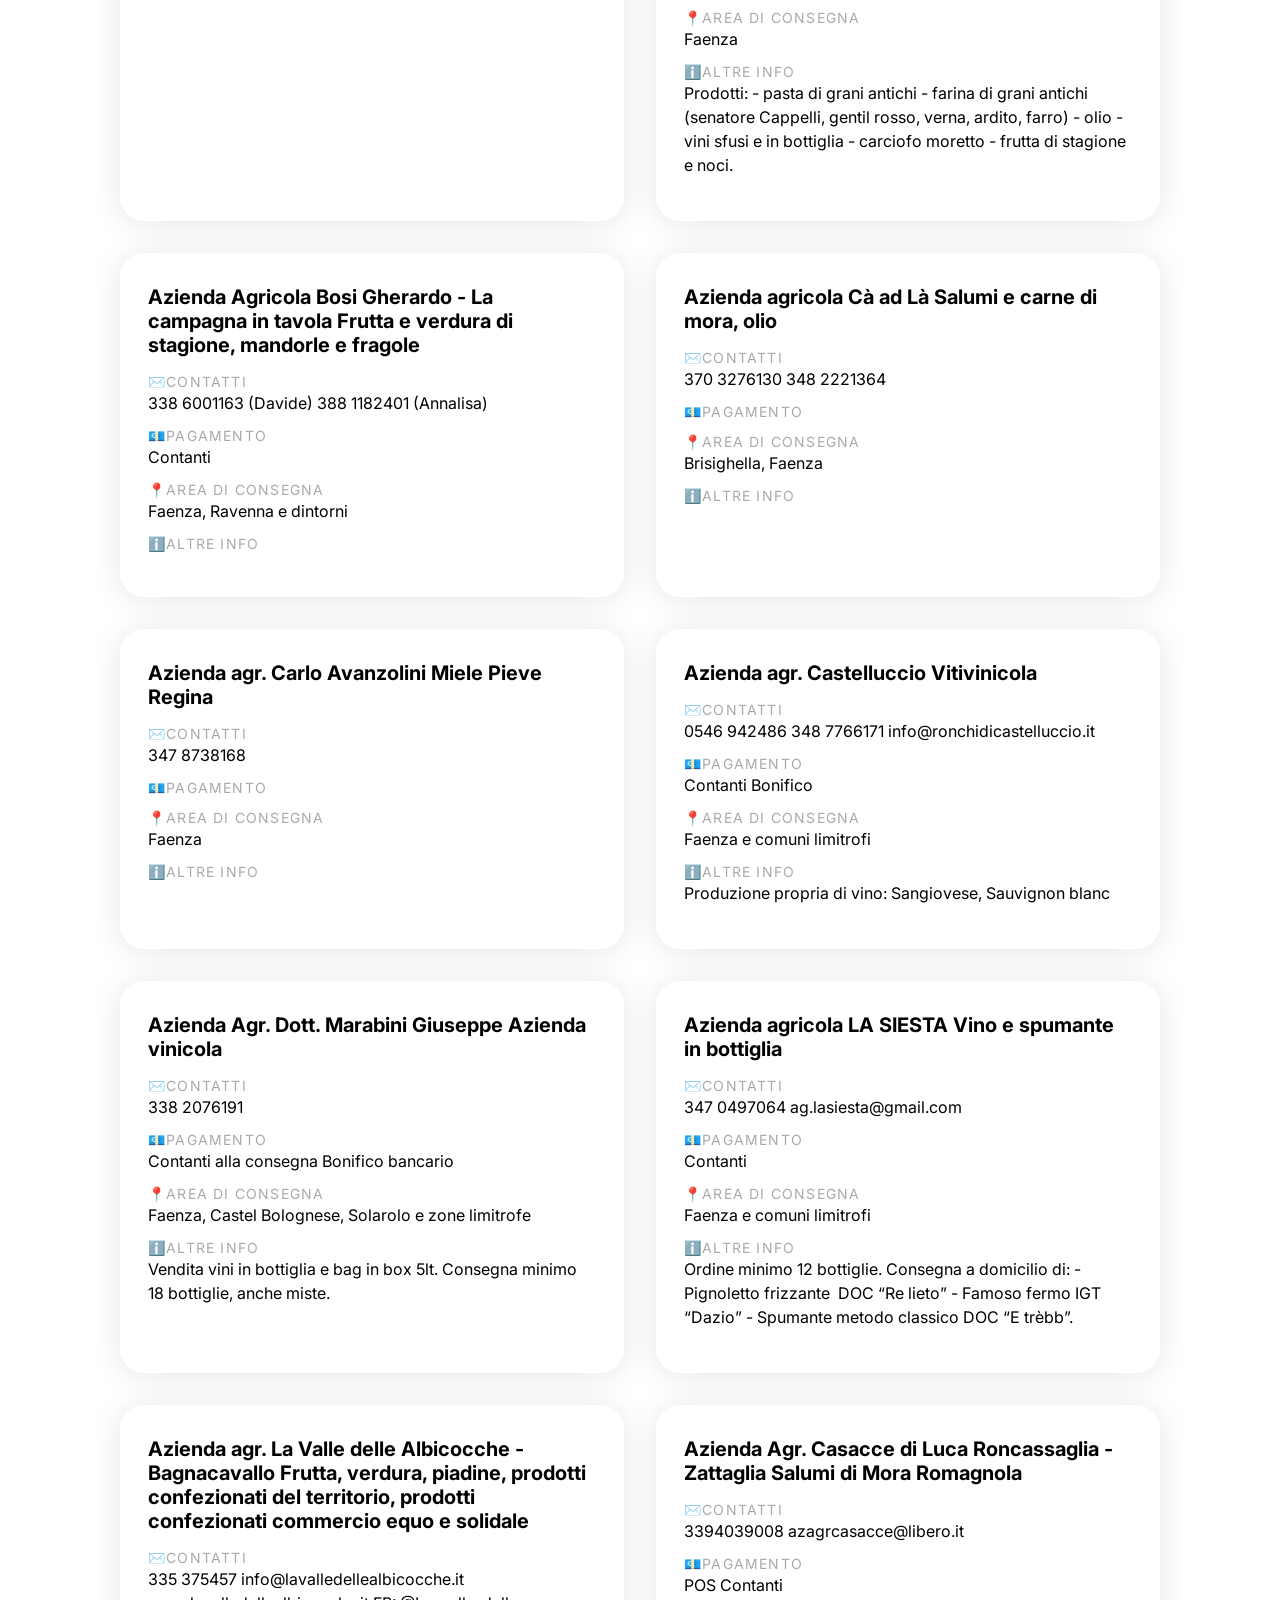
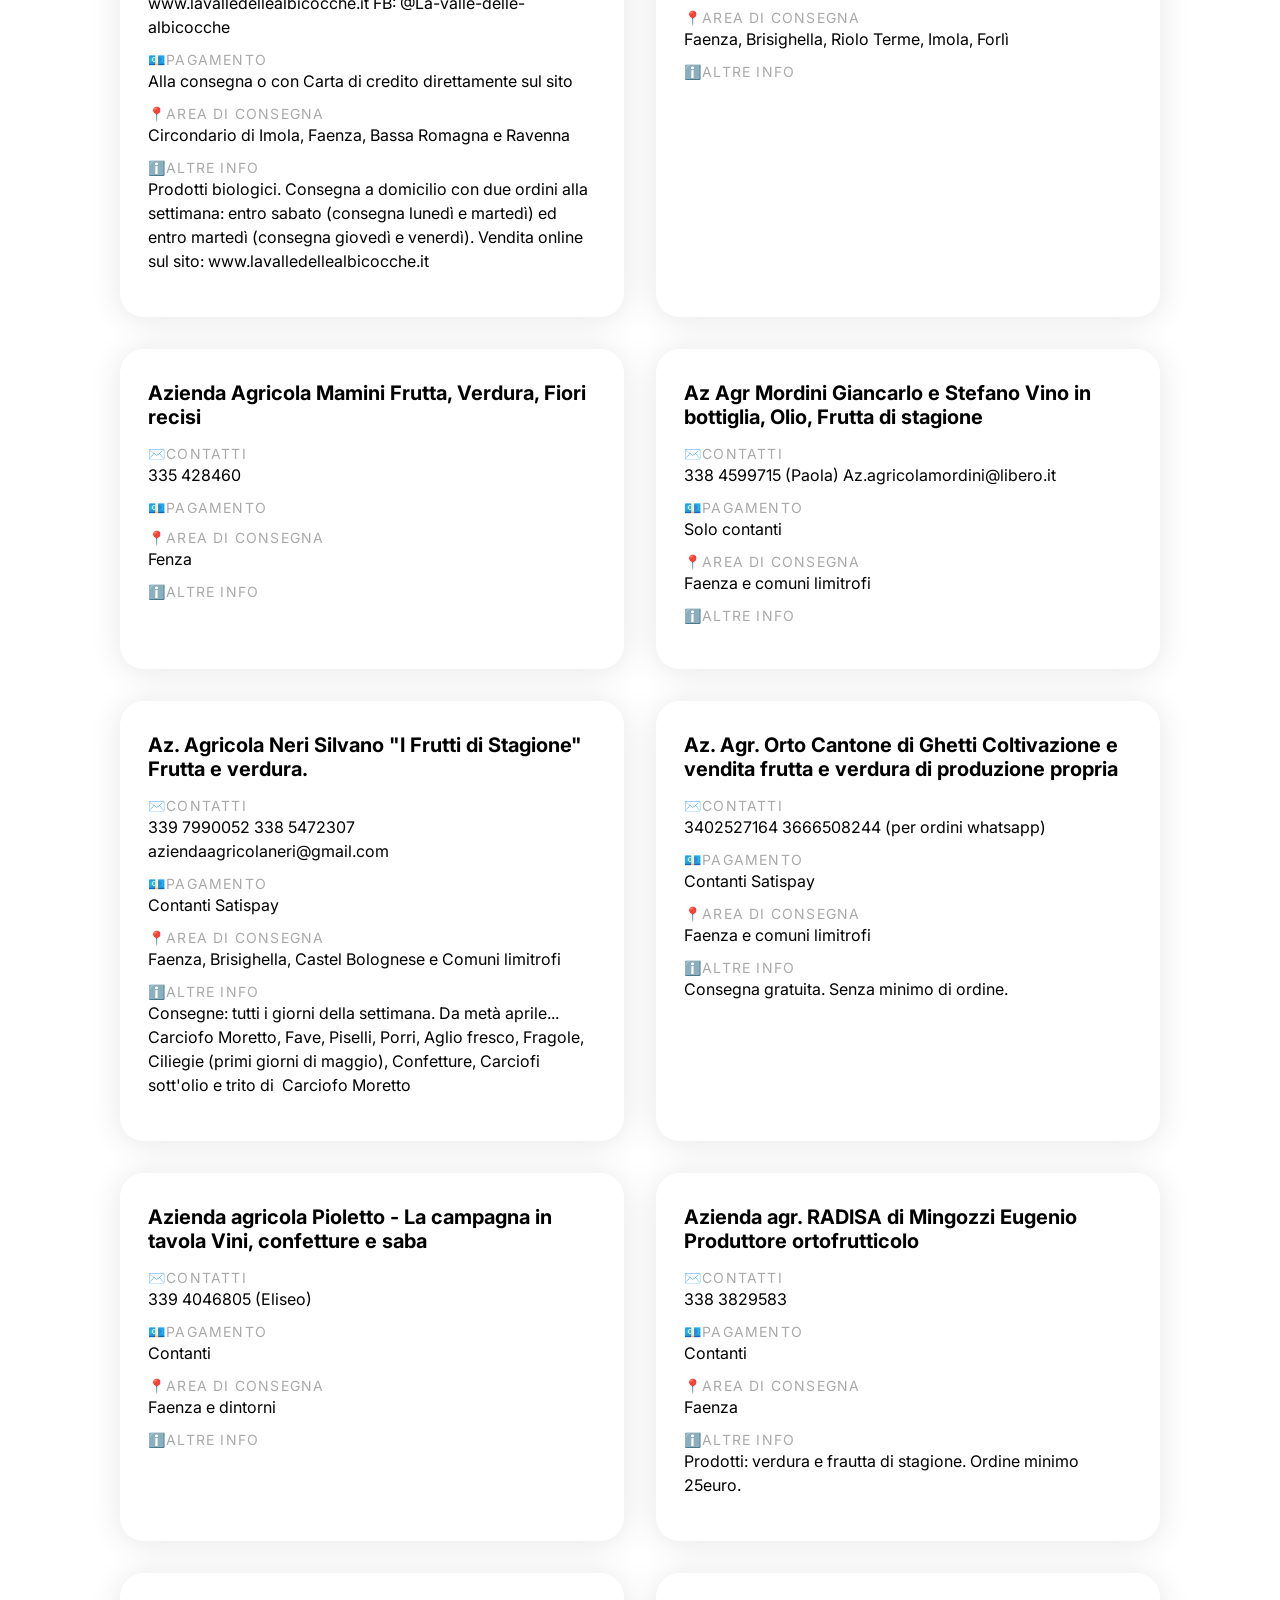
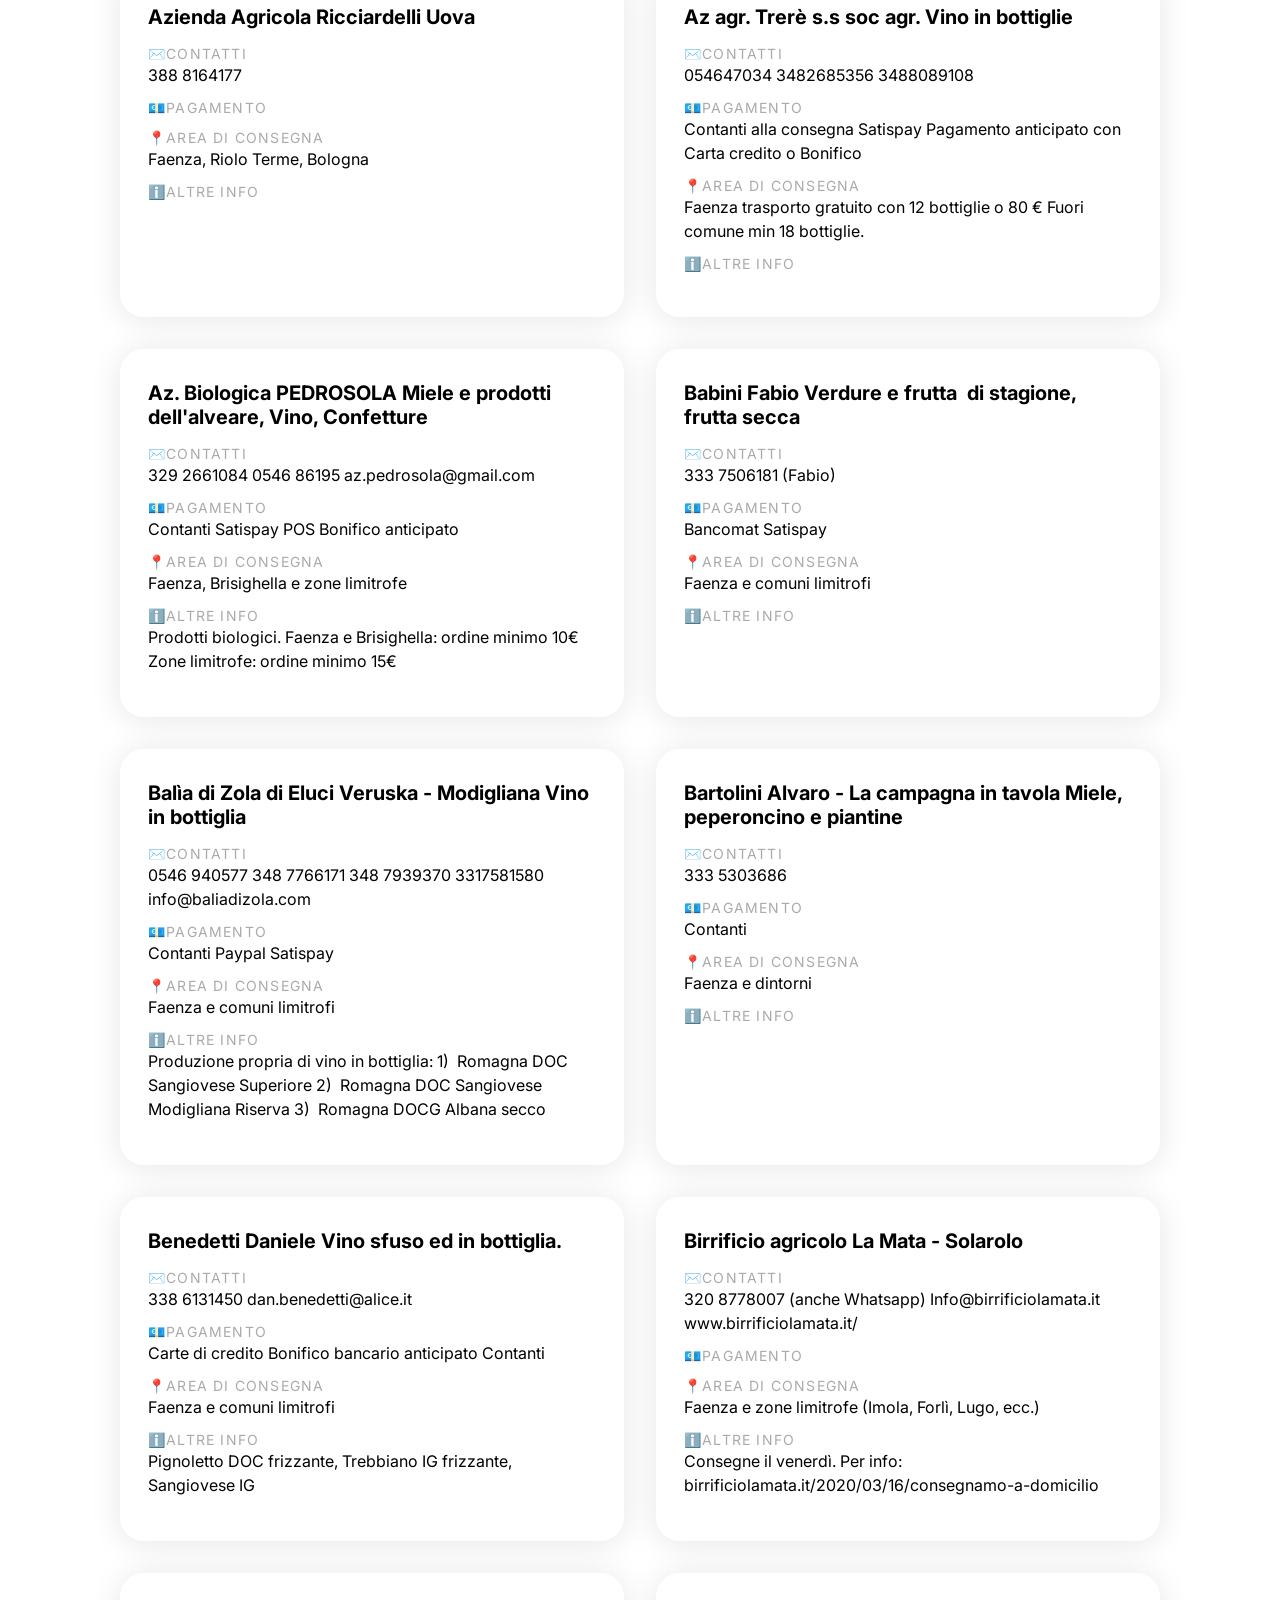
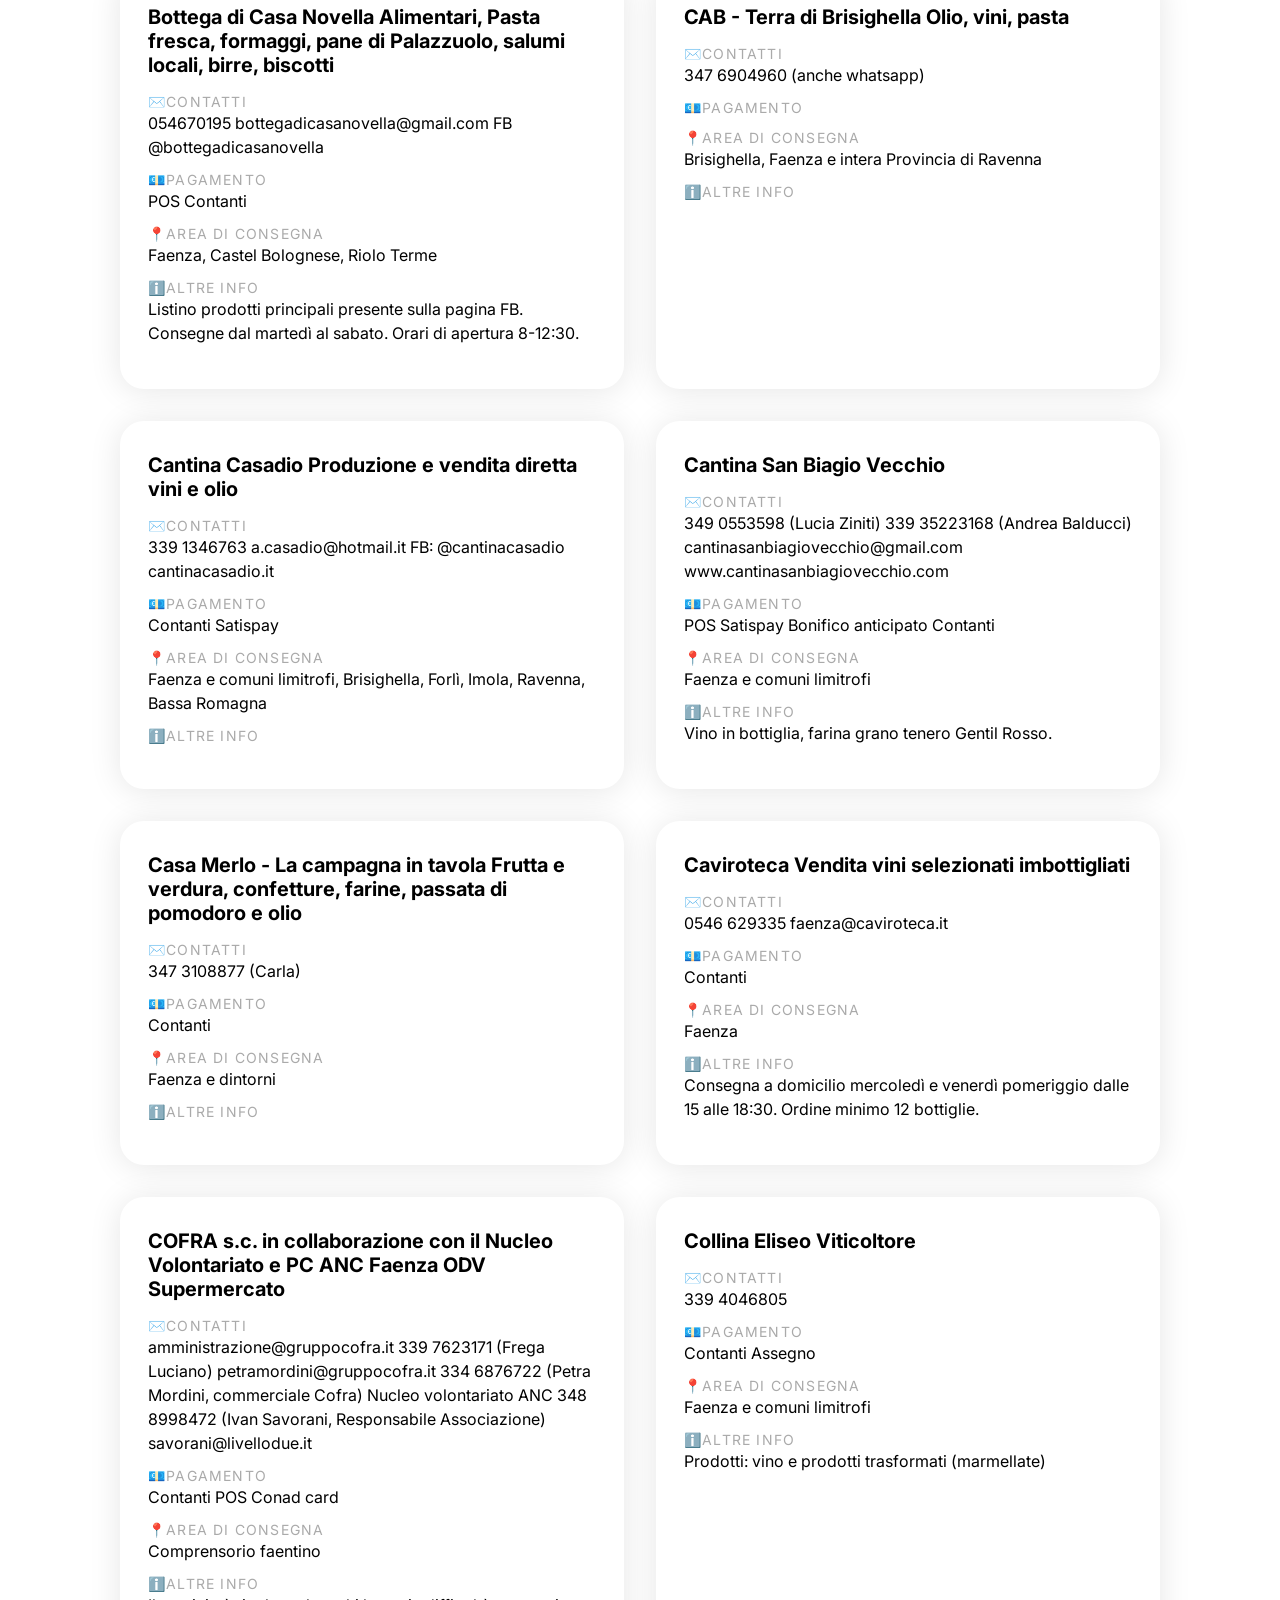
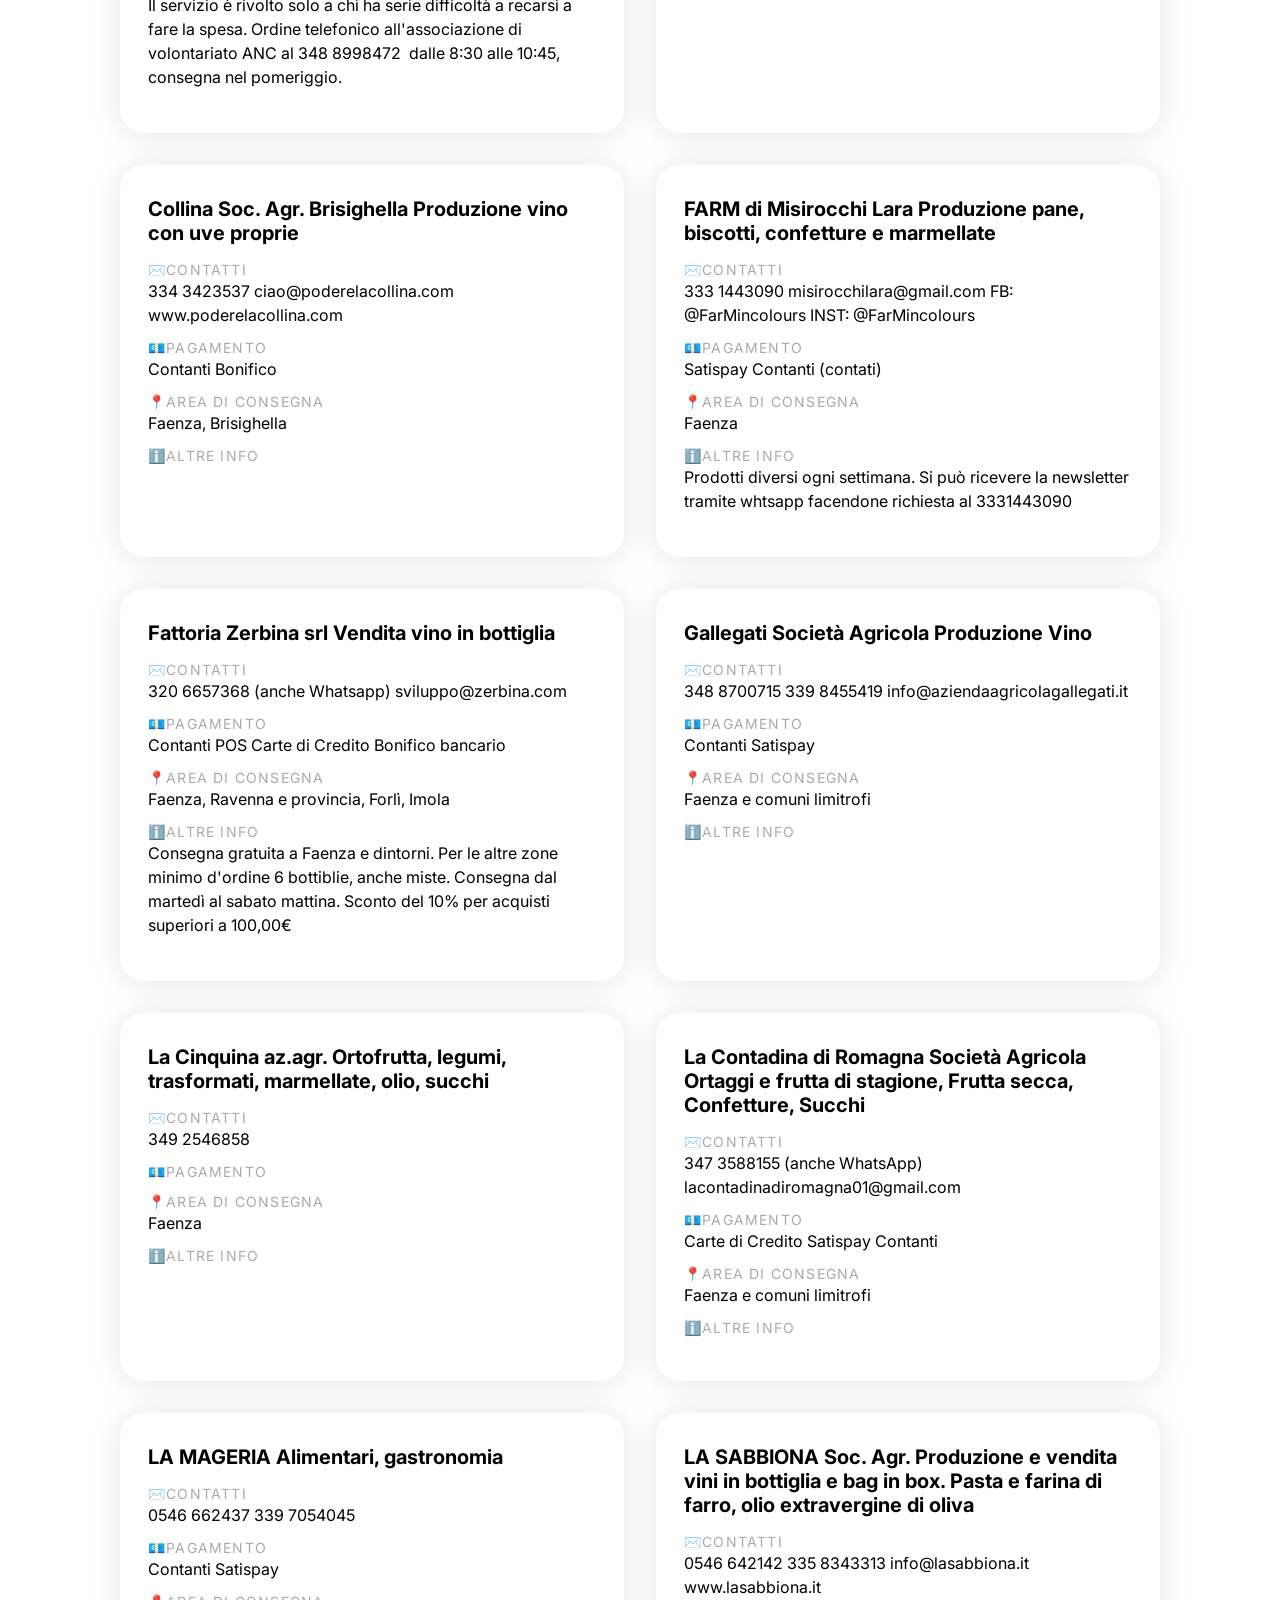
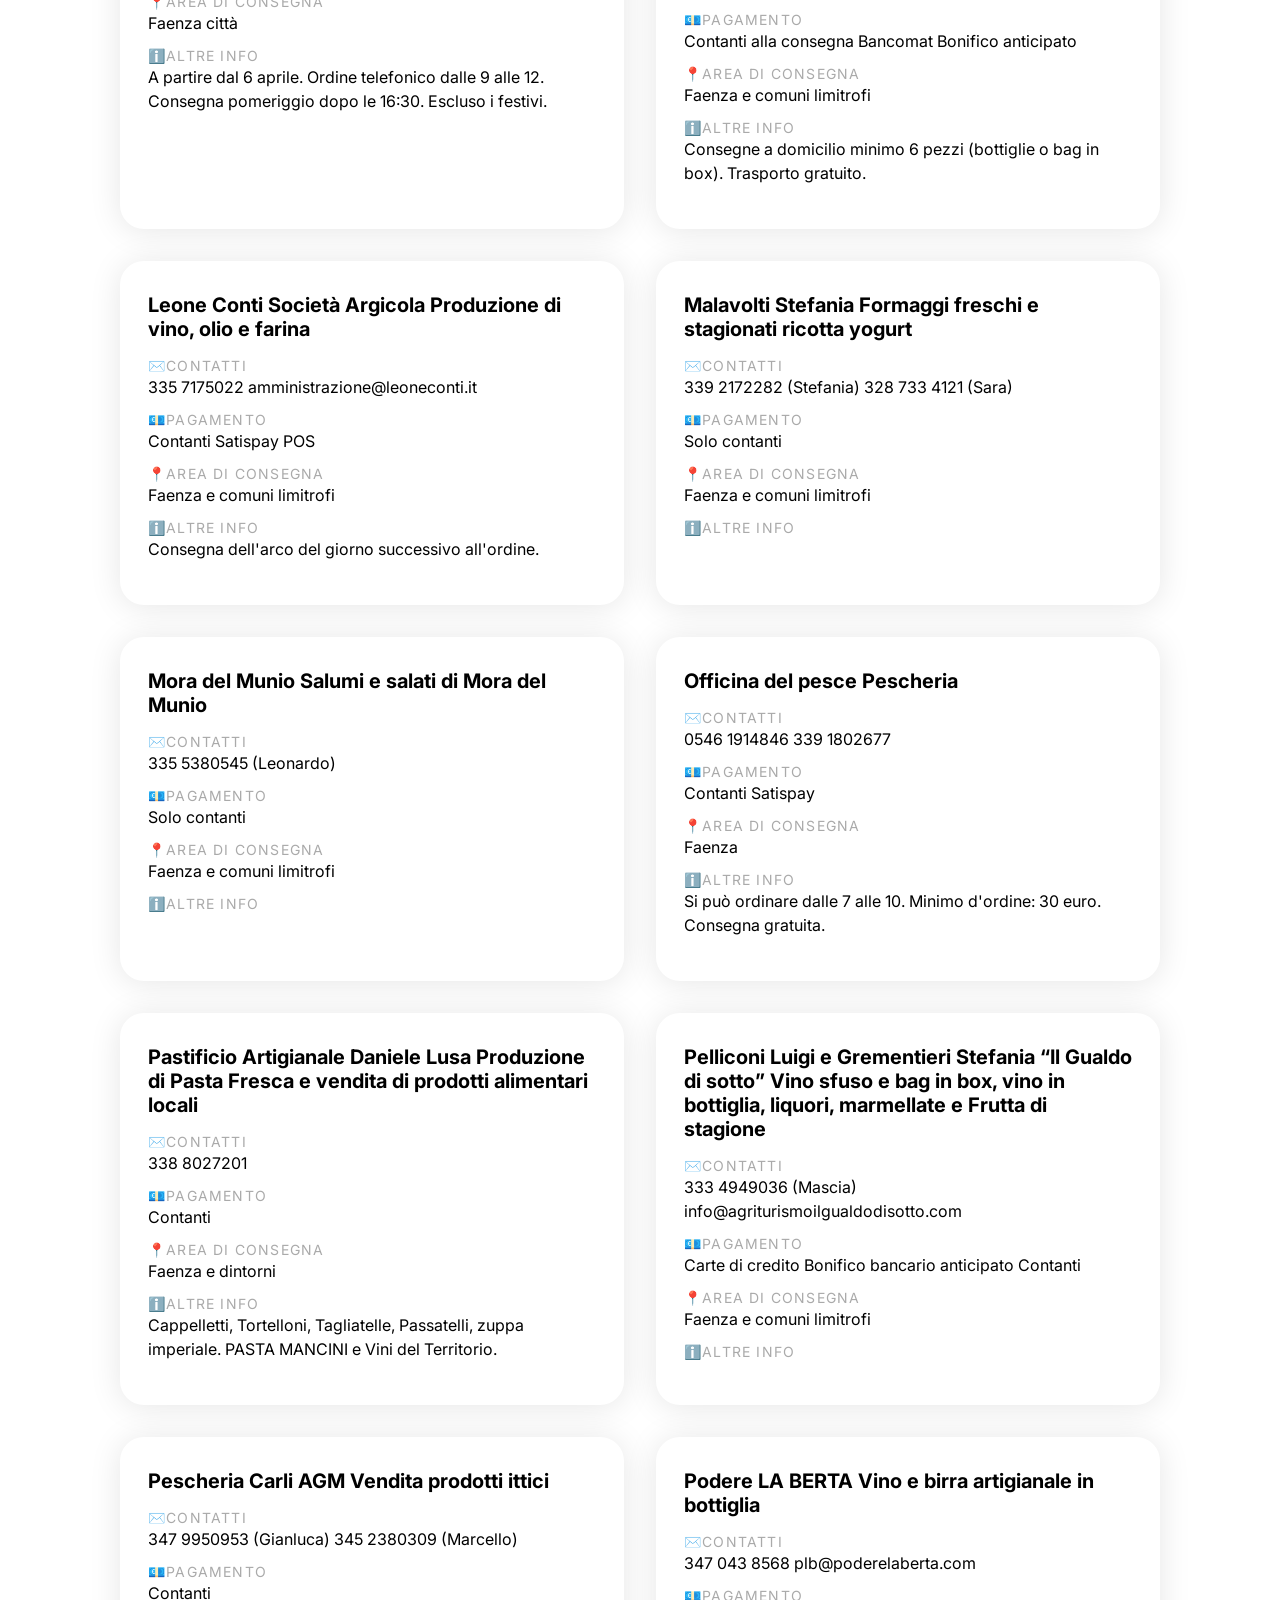
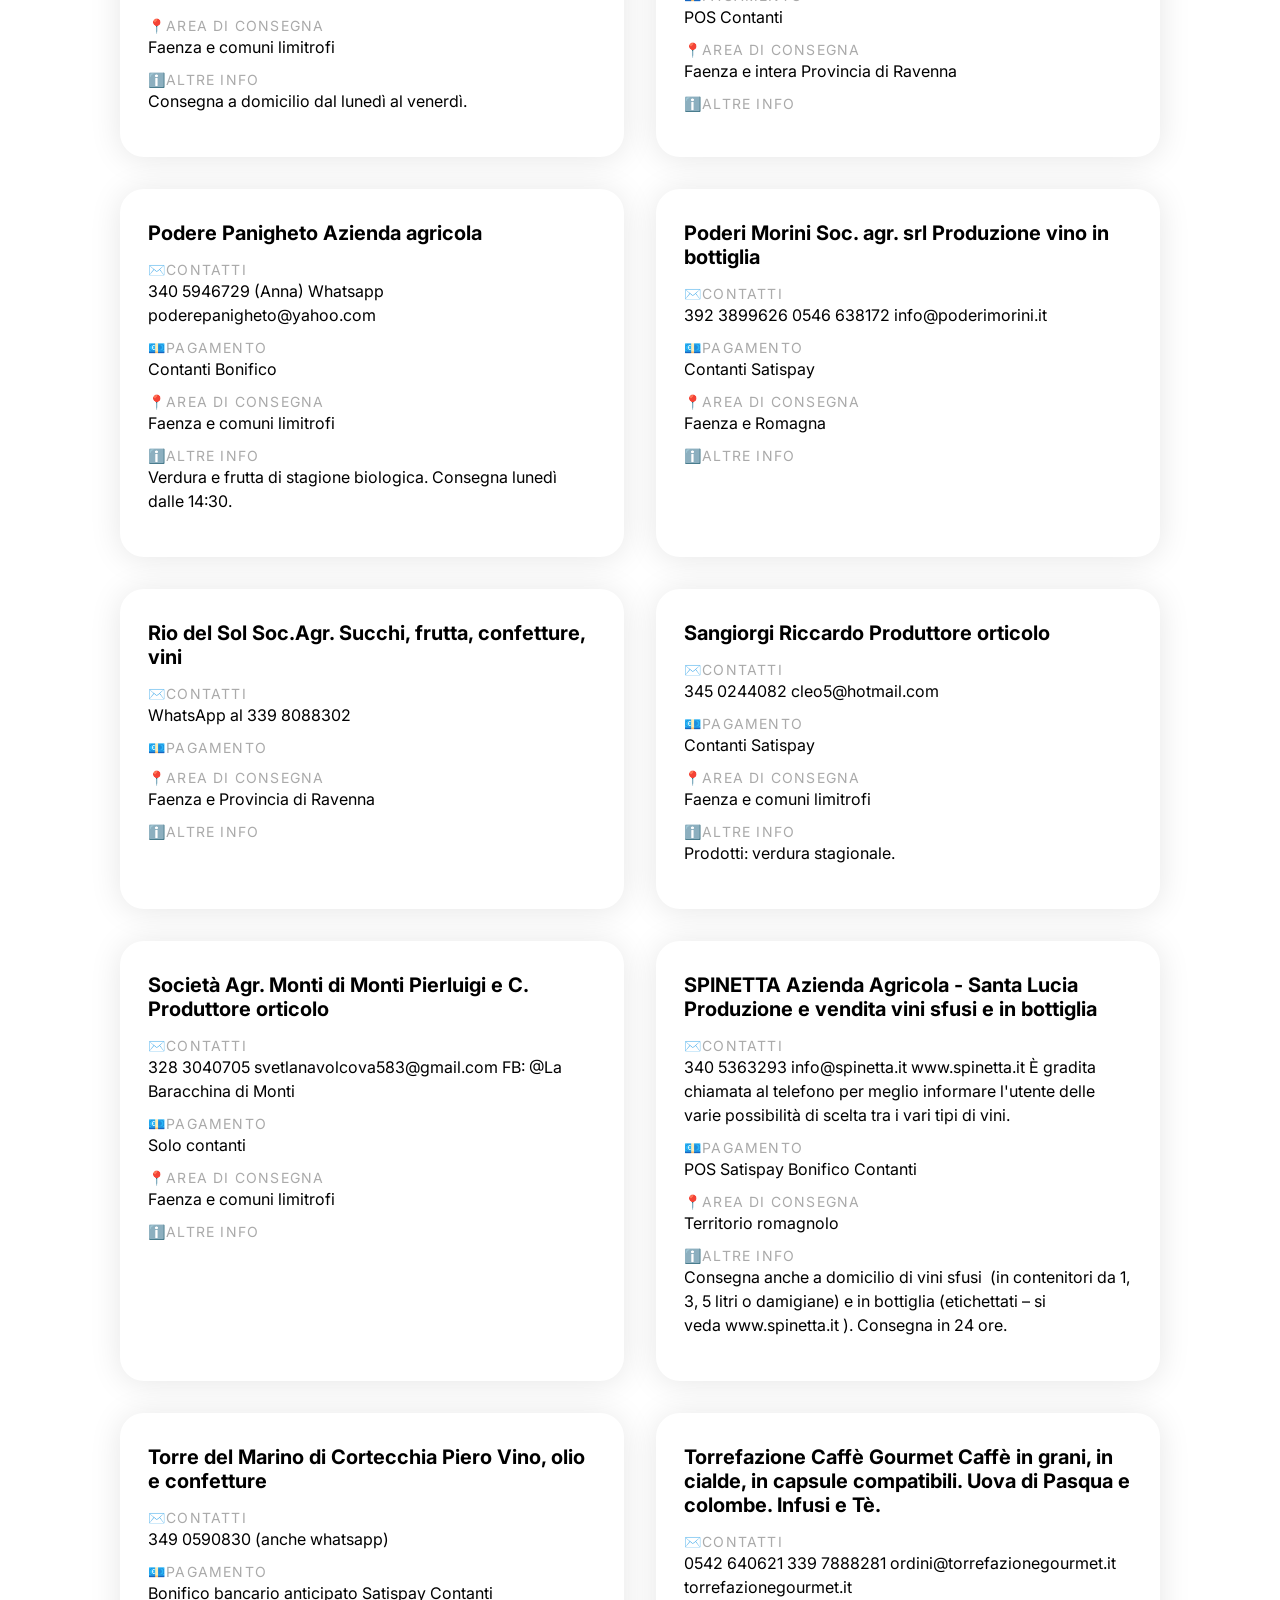
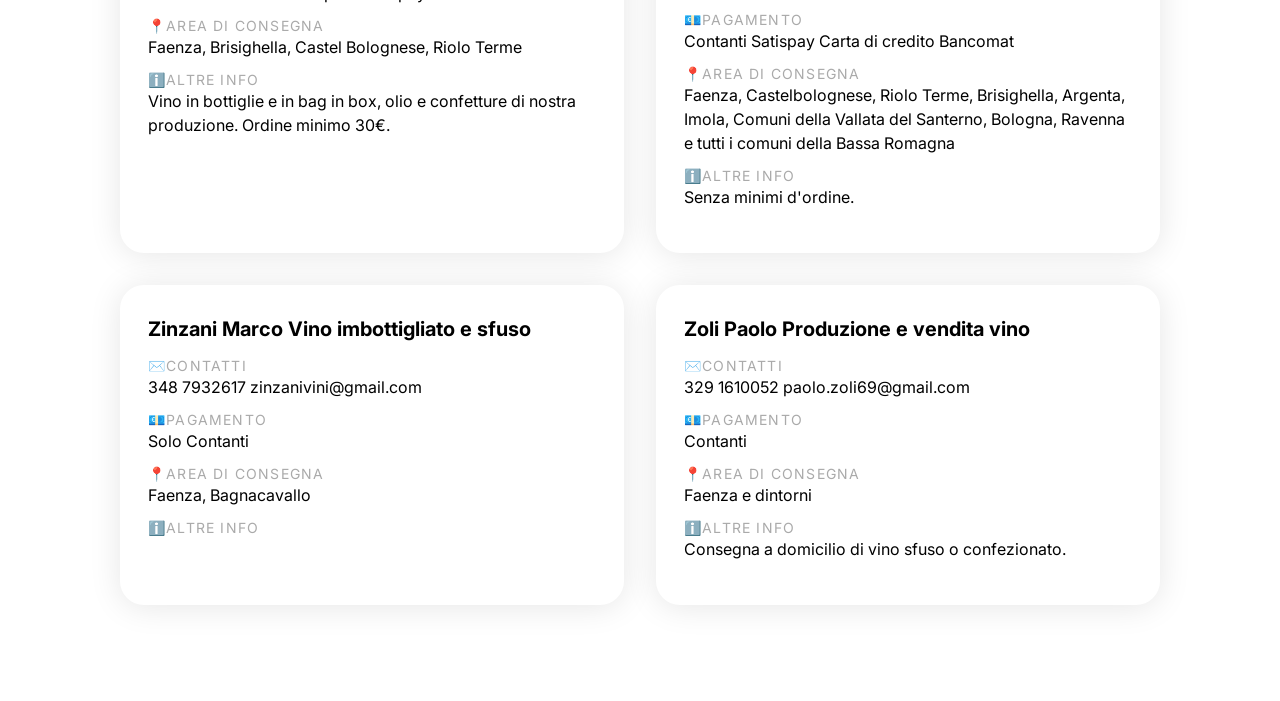
==== commit e3ee1763: "responsive" ====
--- a/frutta-verdura.html
+++ b/frutta-verdura.html
@@ -12,7 +12,8 @@
   <body>
 
     <section class="section--frutta-verdura">
-      <h1>Frutta e verdura</h1>
+      <a href="#" class="cta">← TORNA INDIETRO</a>
+      <h1>Prodotti alimentari ortofrutticoli, vino e birra</h1>
       <div id="list" class="cards"></div>
     </section>
 
--- a/style.css
+++ b/style.css
@@ -1,3 +1,7 @@
+body {
+  margin:0;
+  padding:0;
+}
 h1 {
   font-size: 40px;
   margin-bottom: 32px;
@@ -43,6 +47,18 @@
   color: #aaa;
 }
 
+.cta {
+  font-size: 16px;
+  line-height: 20px;
+  text-transform: uppercase;
+  letter-spacing: 1.2px;
+  font-family: 'Inter', sans-serif;
+  font-weight: 400;
+  margin-bottom: 0;
+  color: #406AFF;
+  text-decoration: none;
+}
+
 .section--frutta-verdura {
   margin: 72px 120px 96px;
 }
@@ -51,10 +67,10 @@
   .cards {
     display: grid;
     grid-template-columns: 1fr;
-    grid-gap: 32px;
+    grid-gap: 16px;
   }
   .section--frutta-verdura {
-    margin: 72px 20px 96px;
+    margin: 72px 16px 96px;
   }
   h1 {
     font-size: 32px;
@@ -75,6 +91,12 @@
     font-size: 12px;
     line-height: 16px;
   }
+  .card {
+    padding: 16px;
+    box-shadow: 0px 2px 32px rgba(0, 0, 0, 0.1);
+    border-radius: 16px;
+
+  }
 }
 
 @media all and (min-device-width: 480px) and (max-device-width: 768px) {
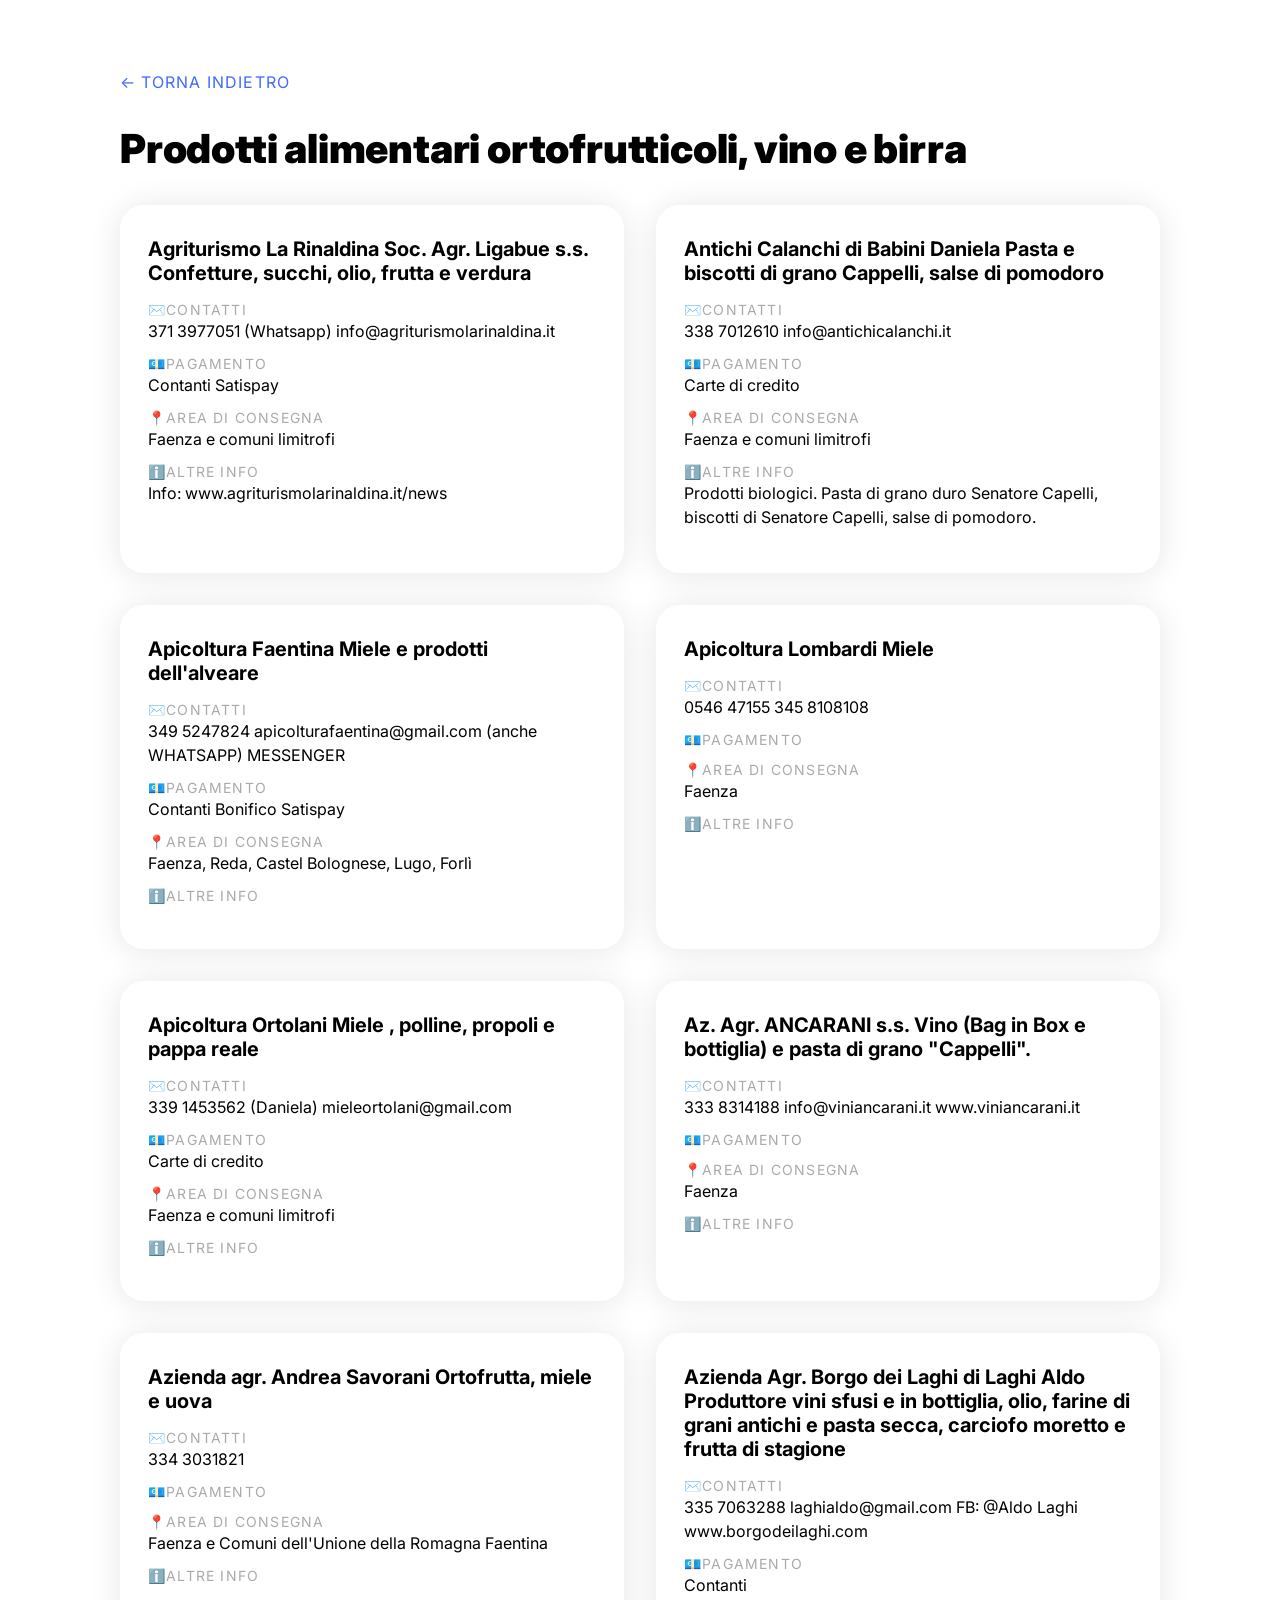
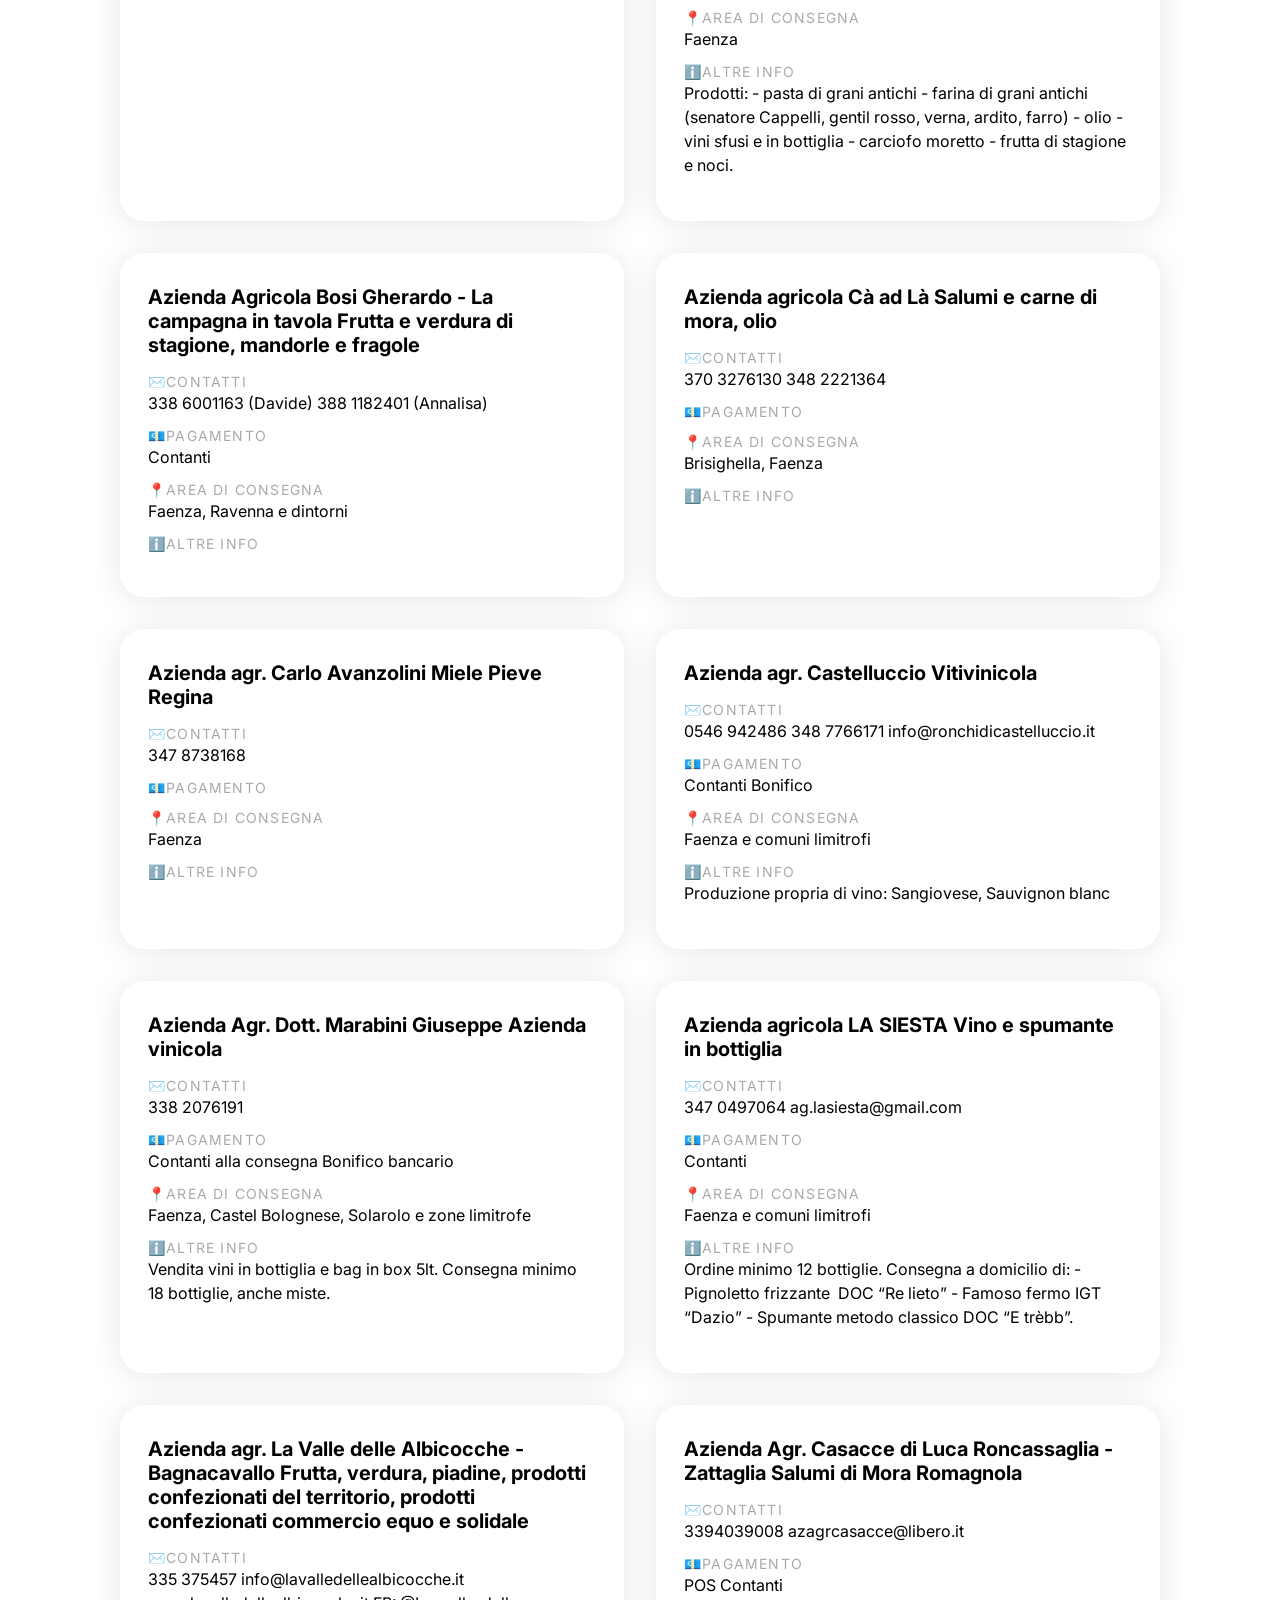
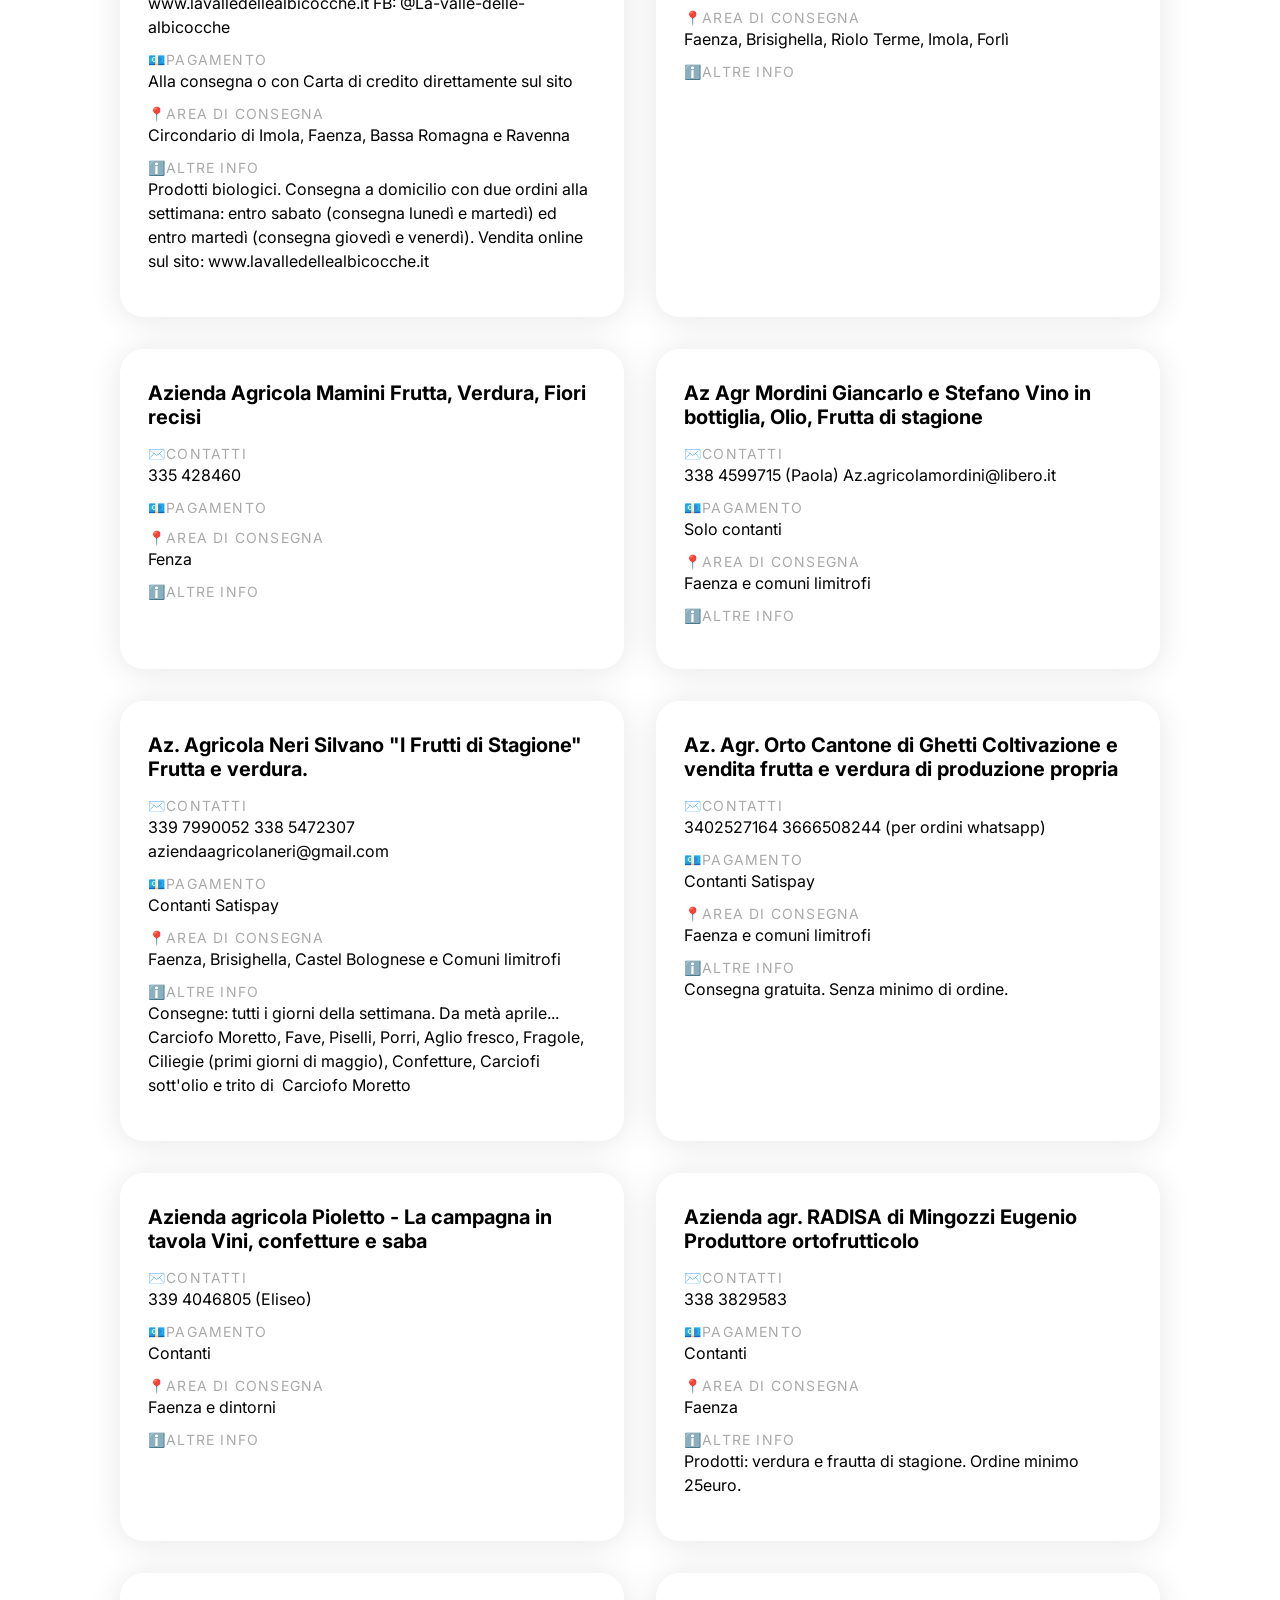
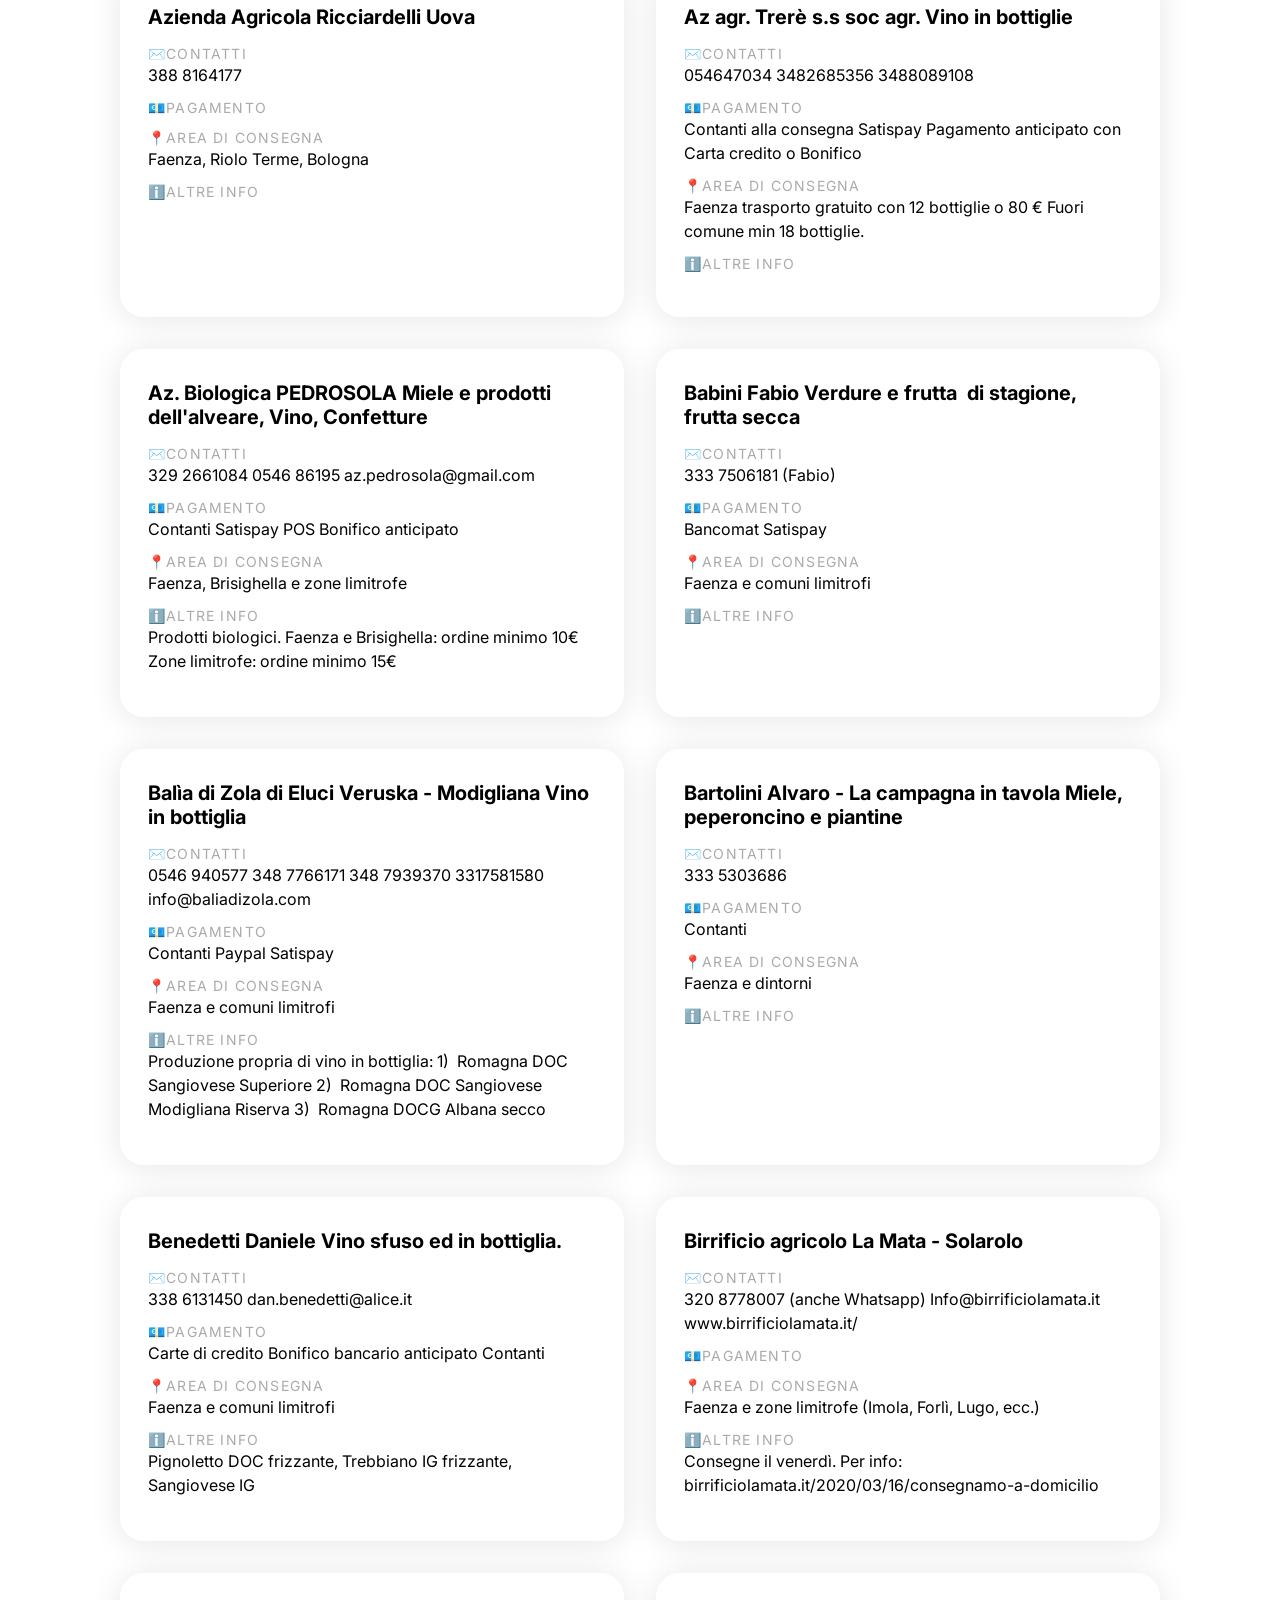
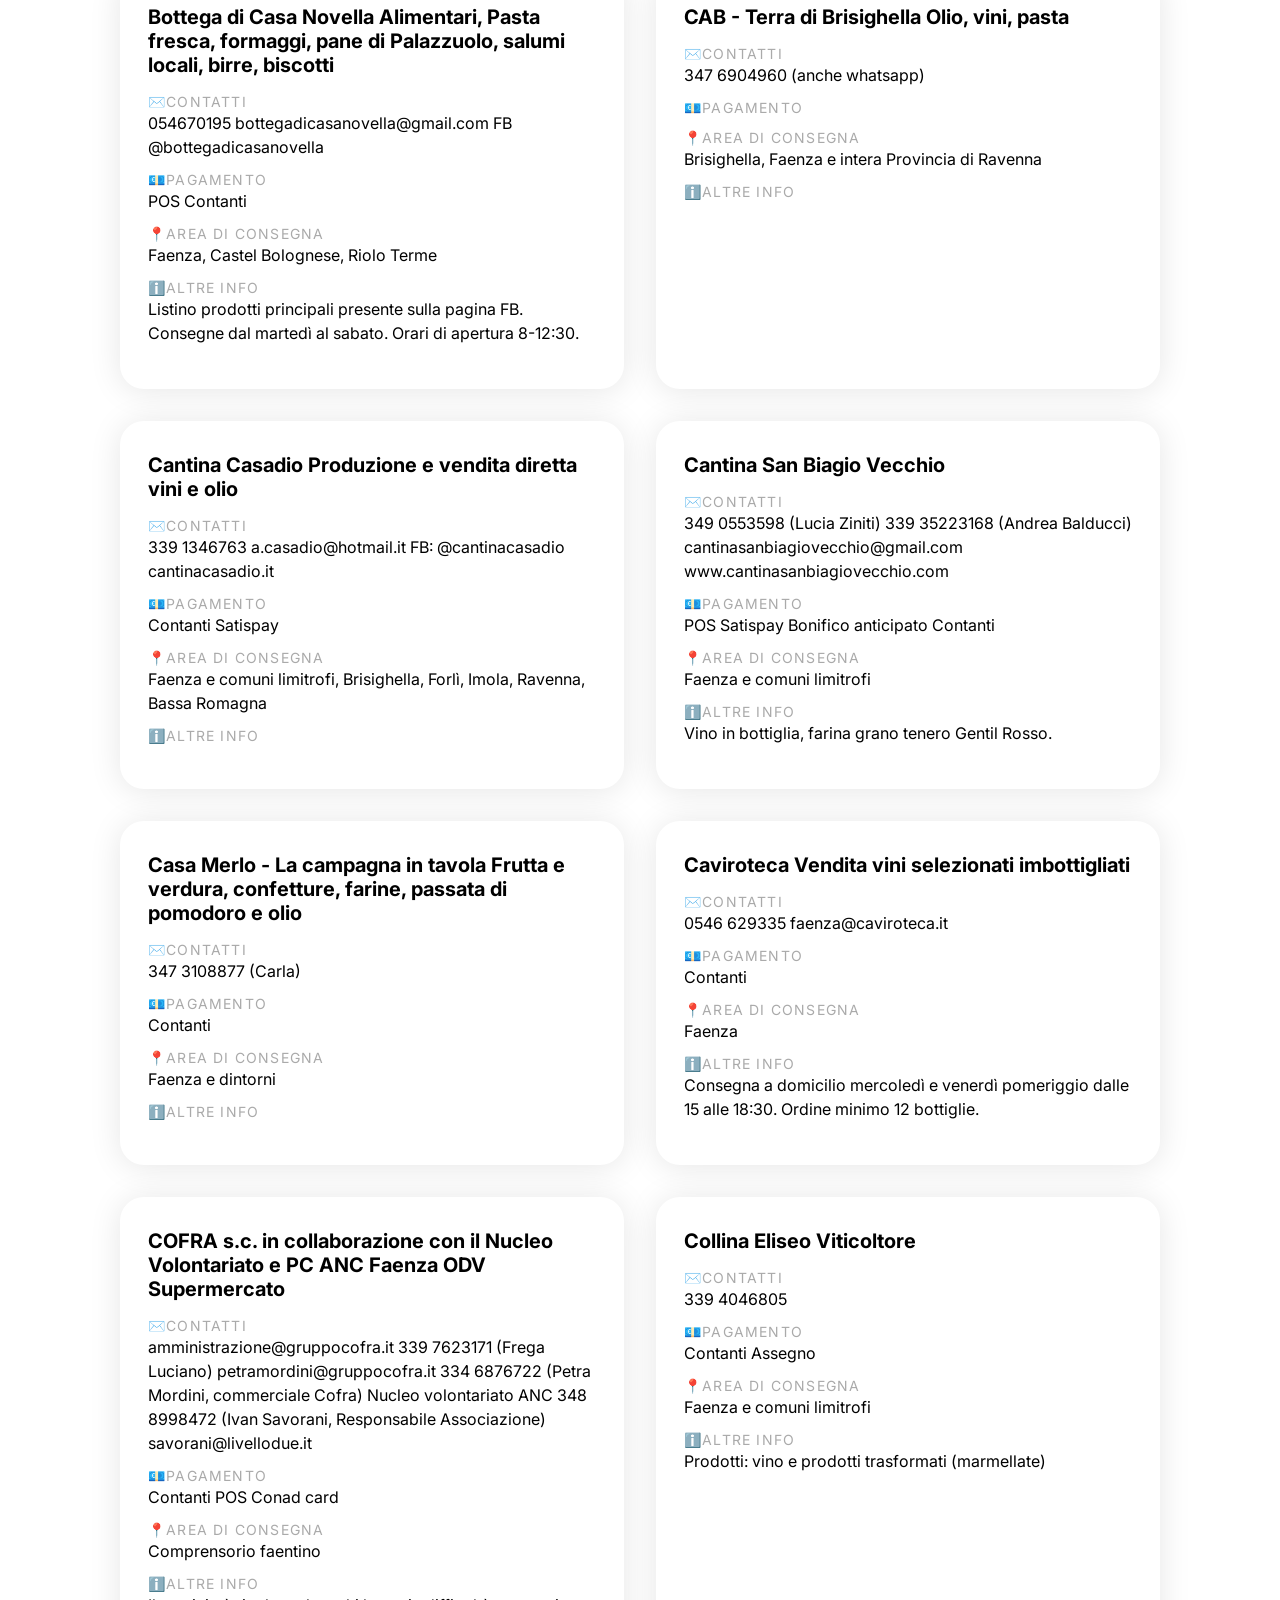
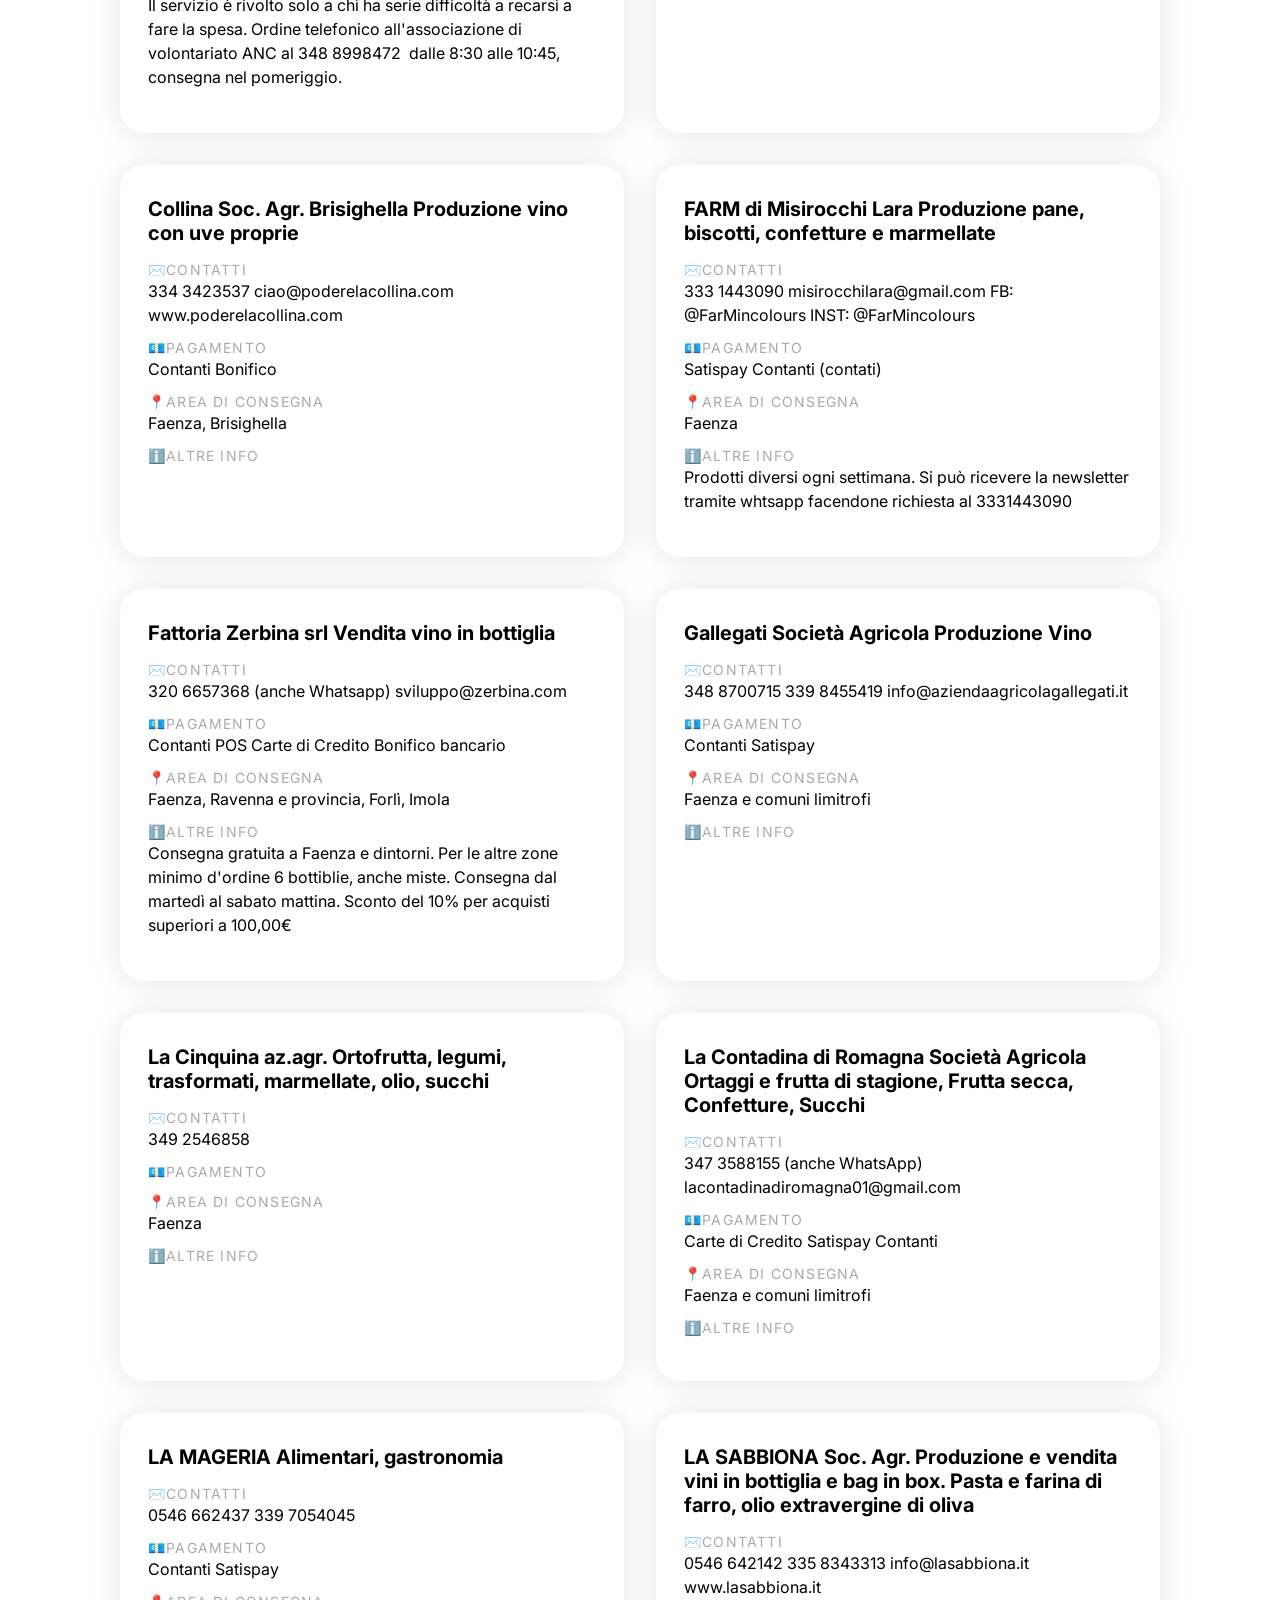
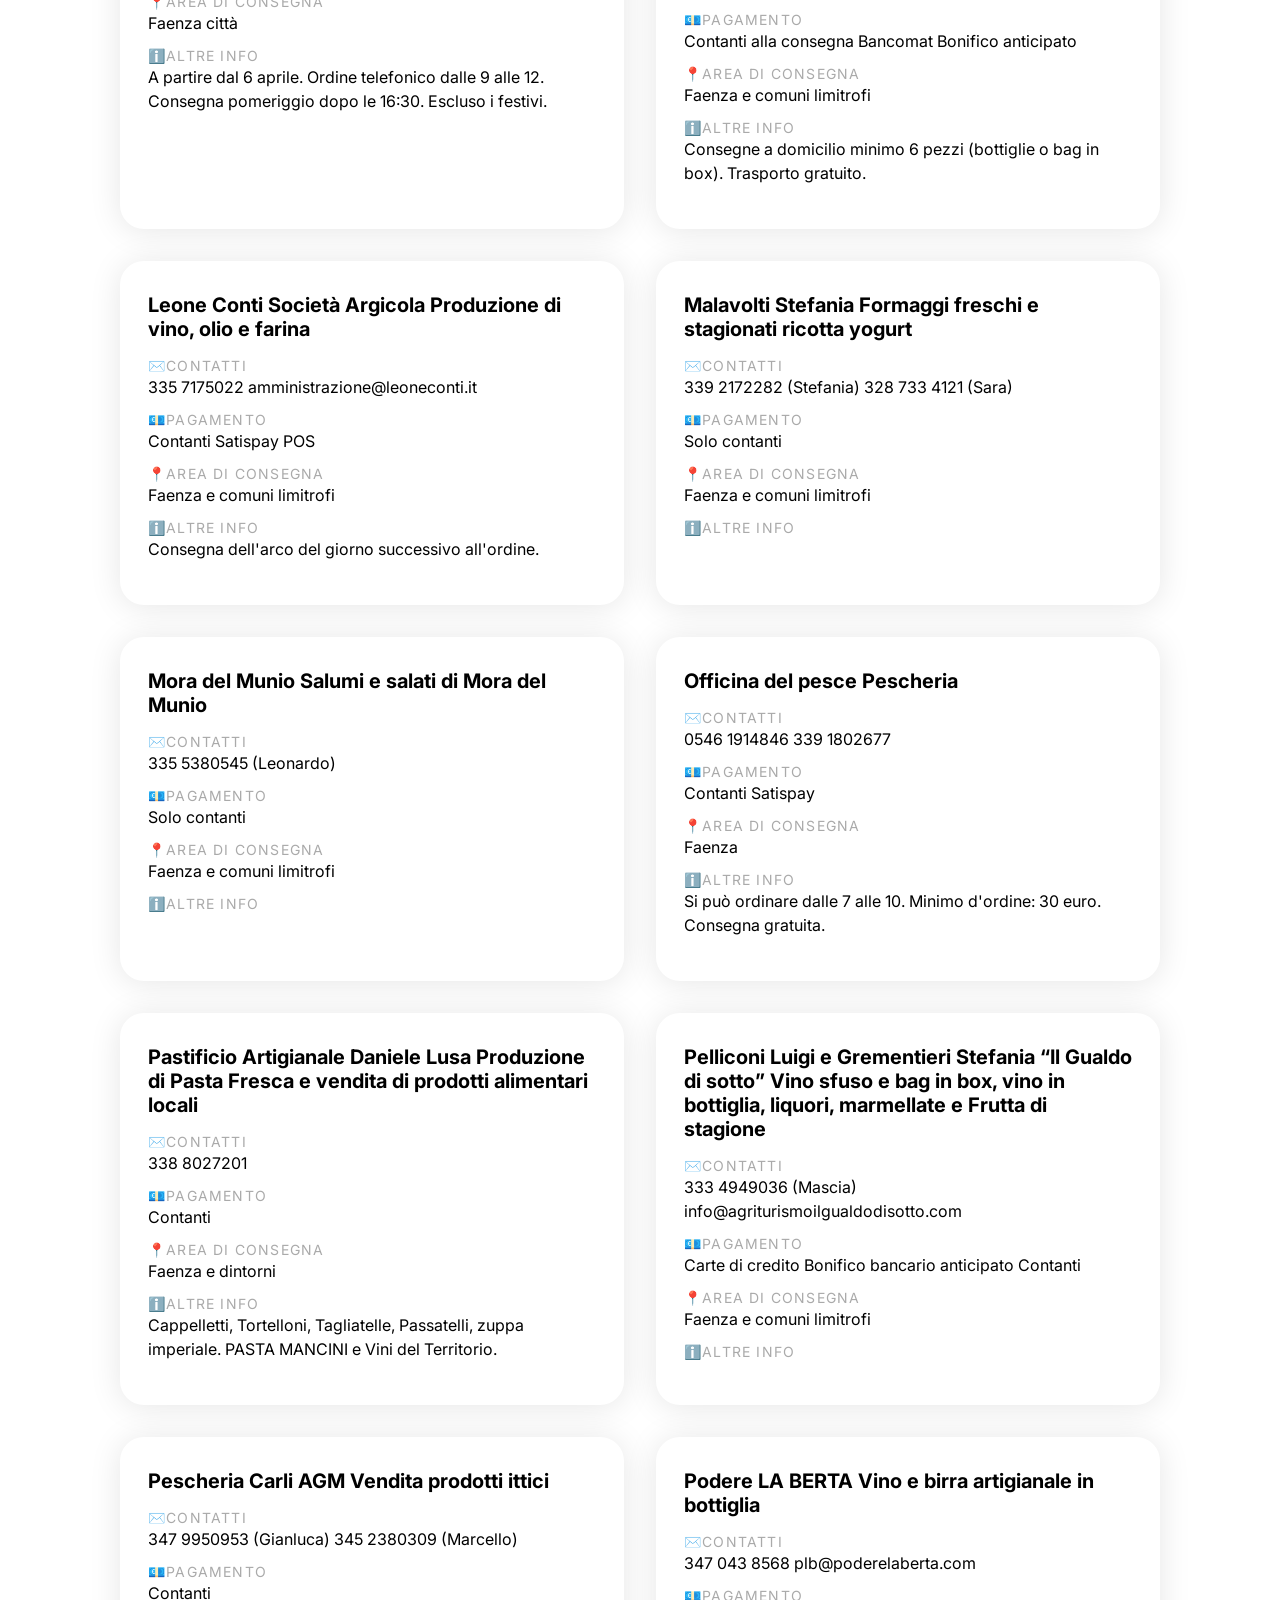
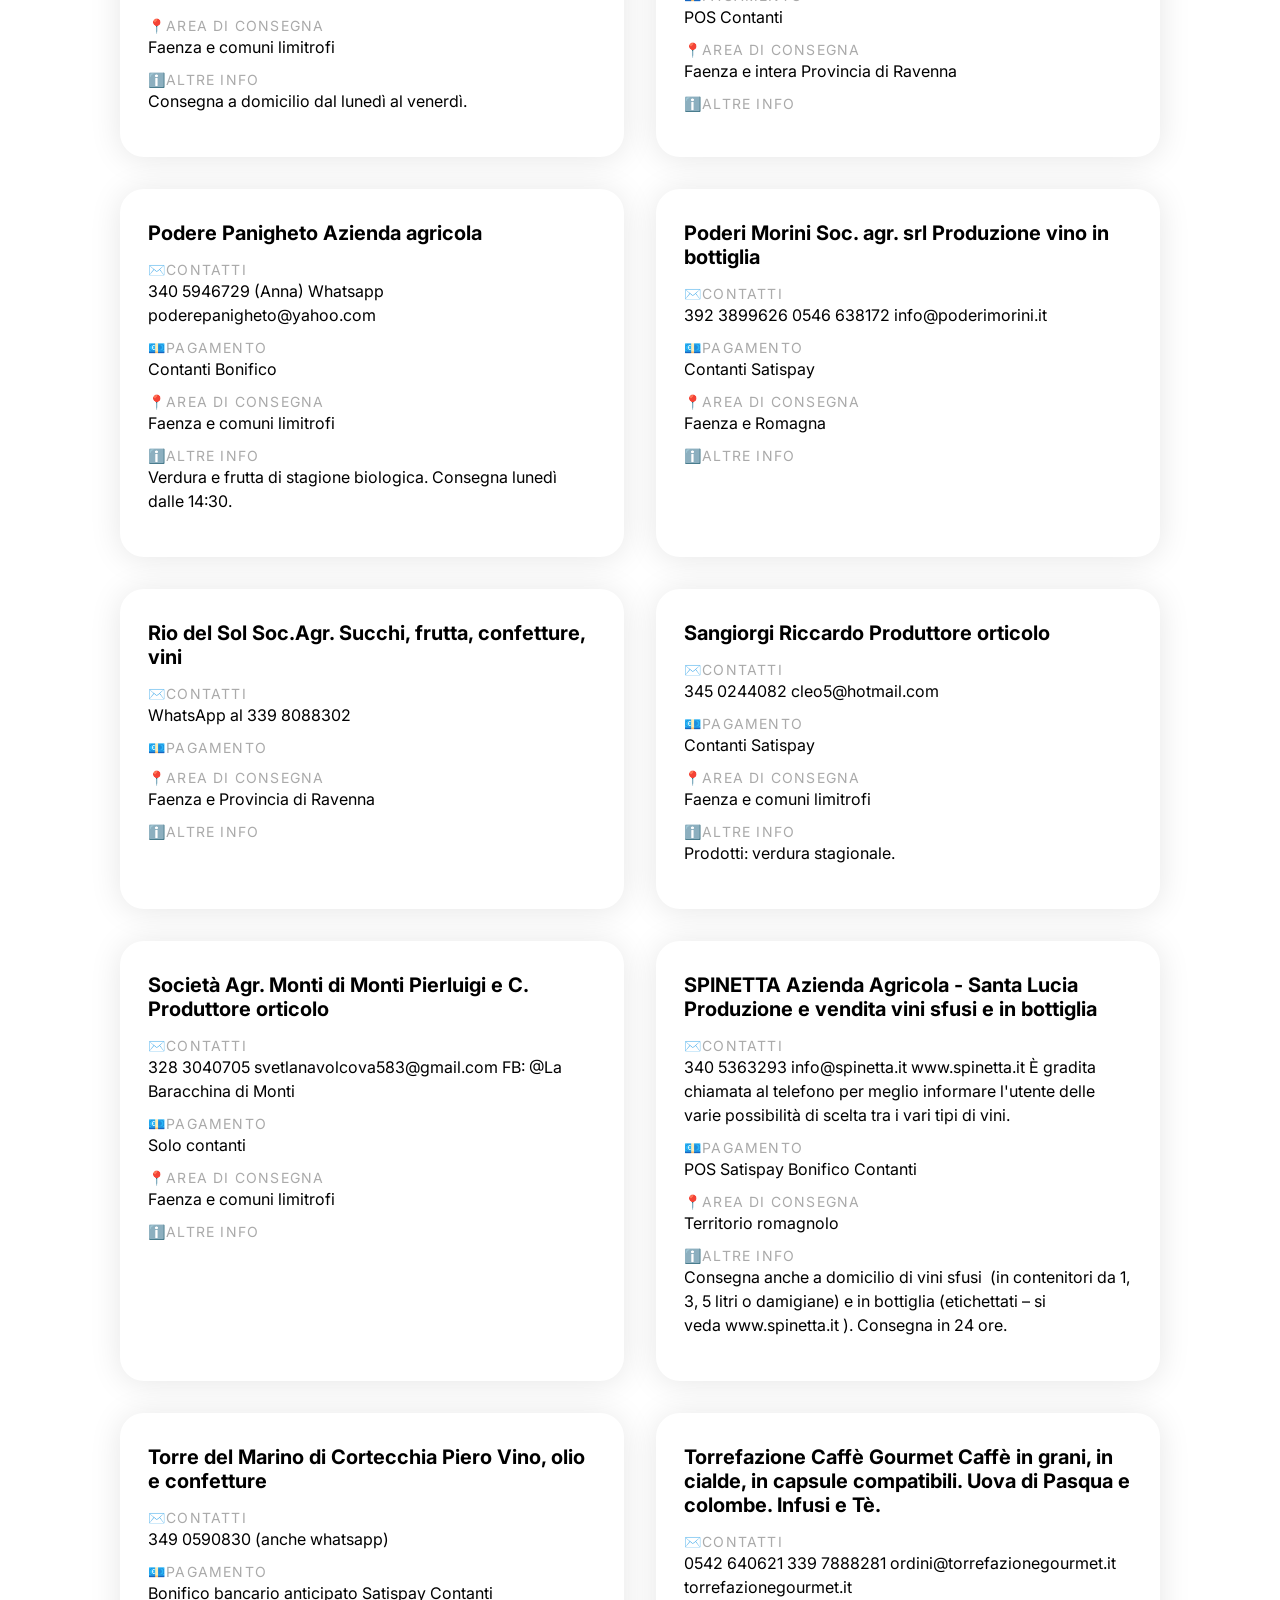
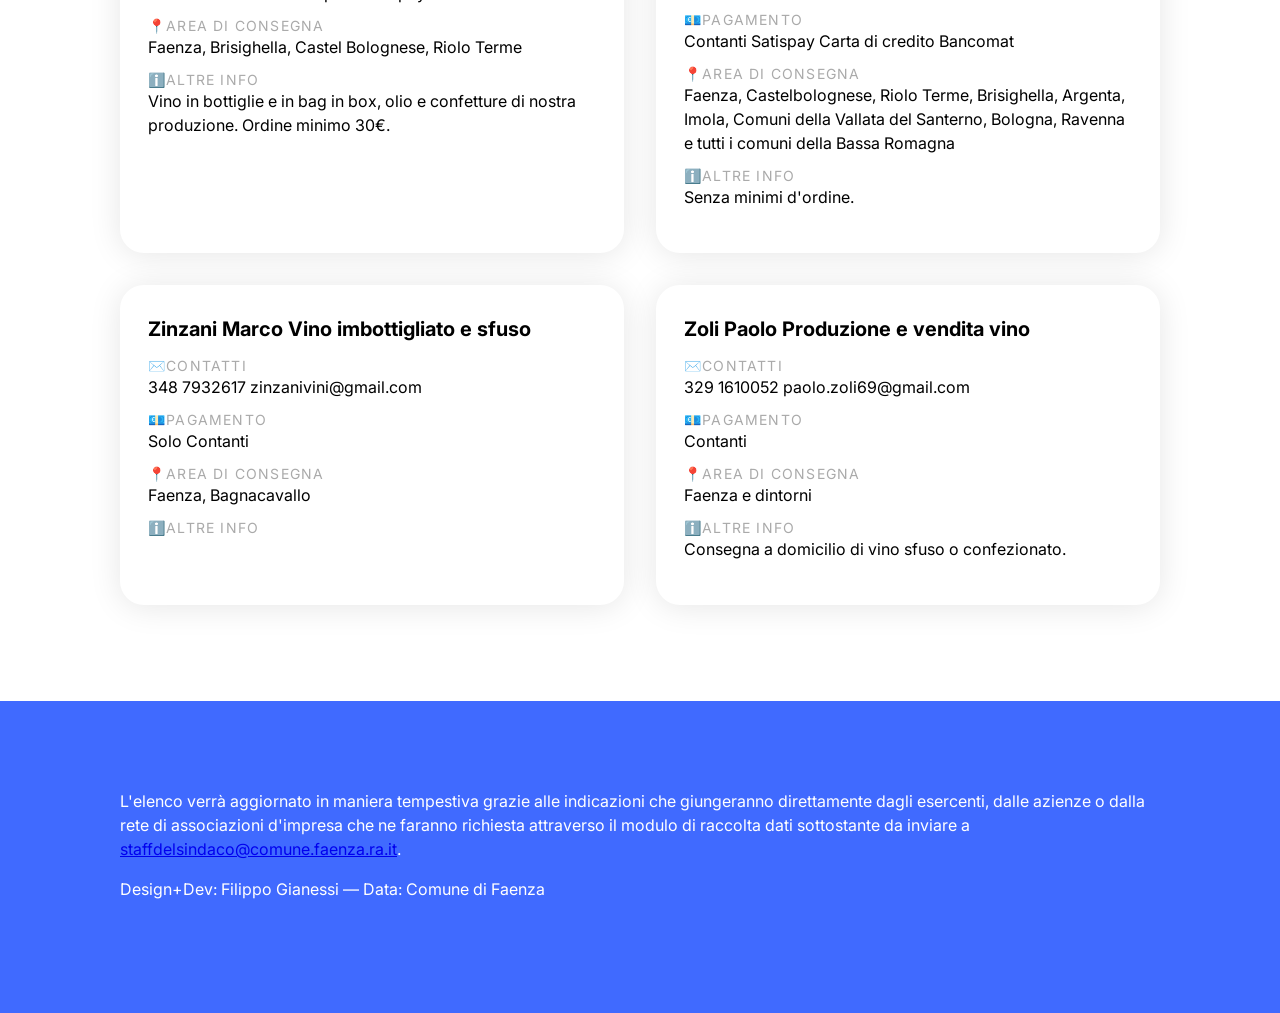
==== commit 5fb648ba: "responsive" ====
--- a/frutta-verdura.html
+++ b/frutta-verdura.html
@@ -15,6 +15,13 @@
       <a href="#" class="cta">← TORNA INDIETRO</a>
       <h1>Prodotti alimentari ortofrutticoli, vino e birra</h1>
       <div id="list" class="cards"></div>
+    </section>
+    <section class="section--info">
+      <p>L'elenco verrà aggiornato in maniera tempestiva grazie alle indicazioni
+        che giungeranno direttamente dagli esercenti, dalle azienze o dalla rete
+        di associazioni d'impresa che ne faranno richiesta attraverso il modulo
+        di raccolta dati  sottostante da inviare a <a href="#">staffdelsindaco@comune.faenza.ra.it</a>.</p>
+        <p>Design+Dev: Filippo Gianessi — Data: Comune di Faenza</p>
     </section>
 
 
--- a/style.css
+++ b/style.css
@@ -9,6 +9,12 @@
   font-family: 'Inter', sans-serif;
   font-weight: 900;
   letter-spacing: -0.2px;
+}
+p {
+  font-family: 'Inter', sans-serif;
+  font-weight: 400;
+  font-size: 16px;
+  line-height: 24px;
 }
 .card {
   padding: 32px 28px;
@@ -63,6 +69,12 @@
   margin: 72px 120px 96px;
 }
 
+.section--info {
+  padding: 72px 120px 96px;
+  background: #406AFF;
+  color: white;
+}
+
 @media all and (min-device-width: 320px) and (max-device-width: 480px) {
   .cards {
     display: grid;
